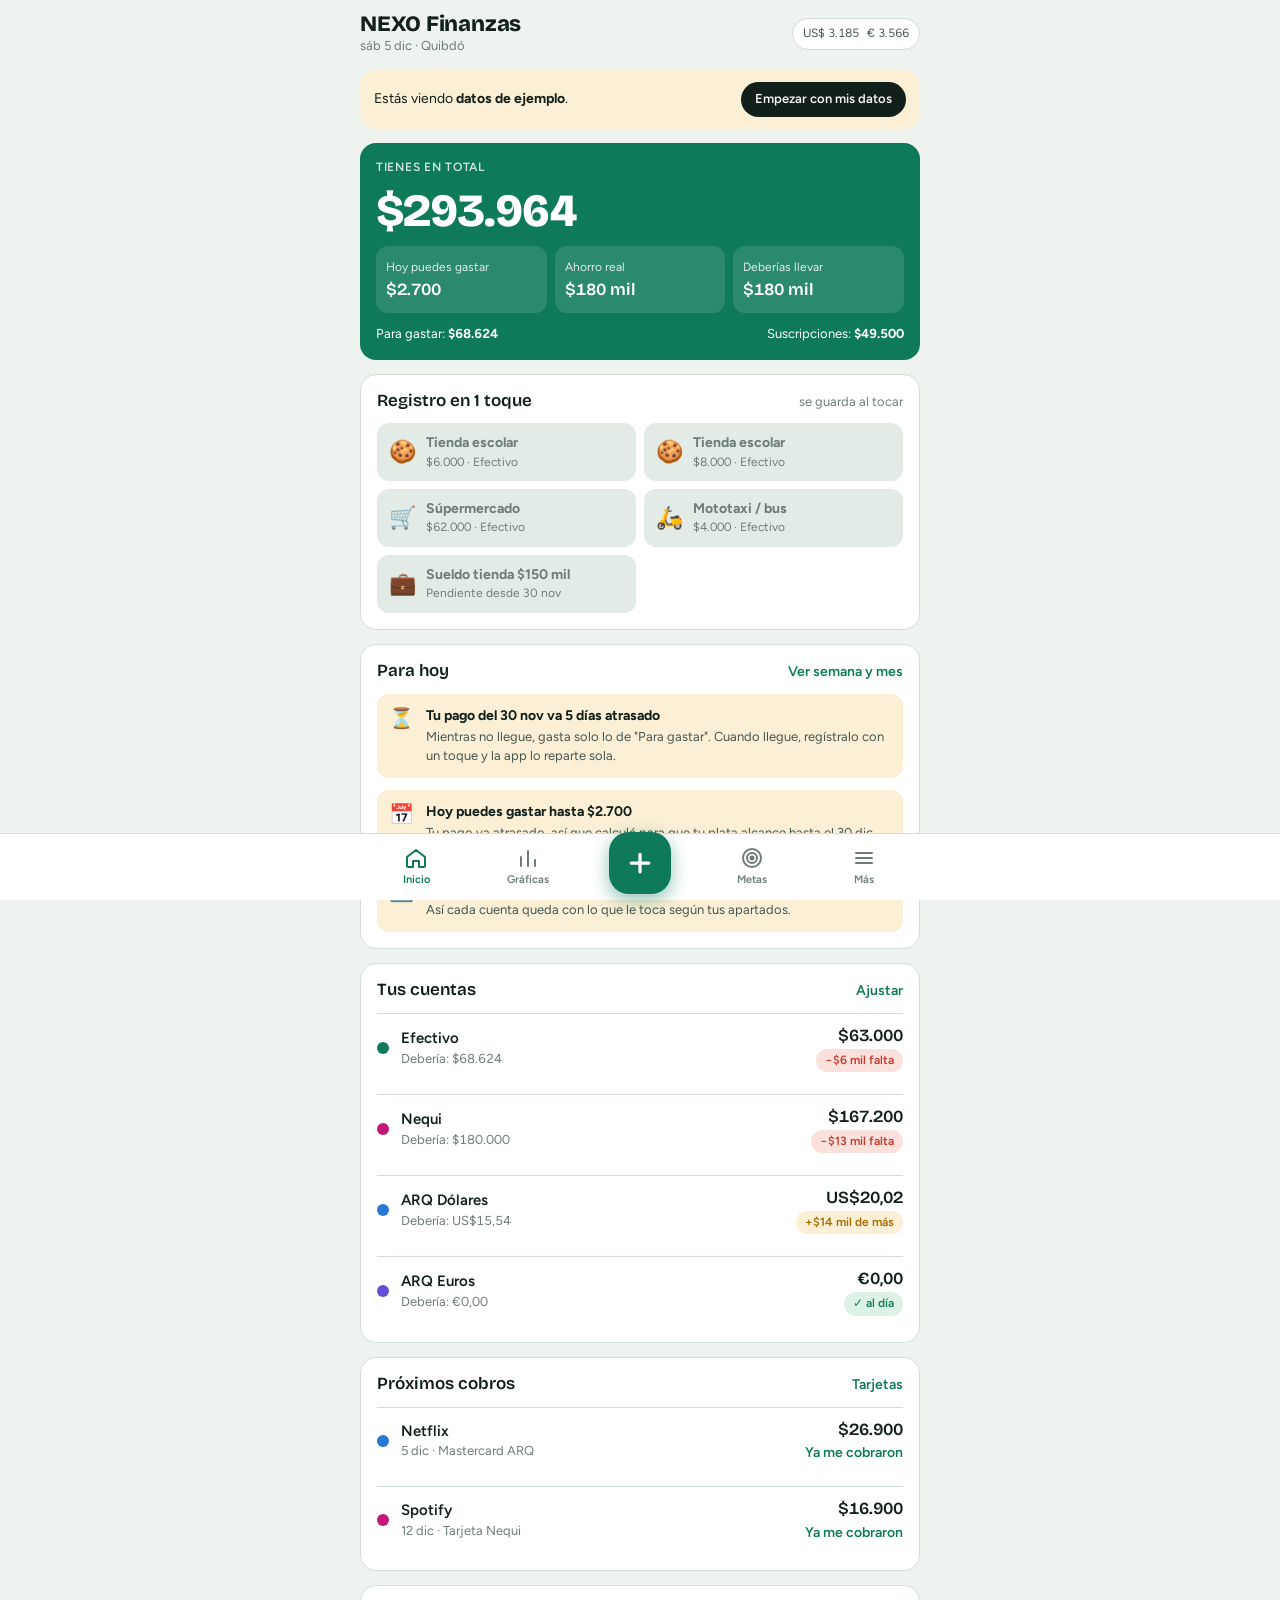
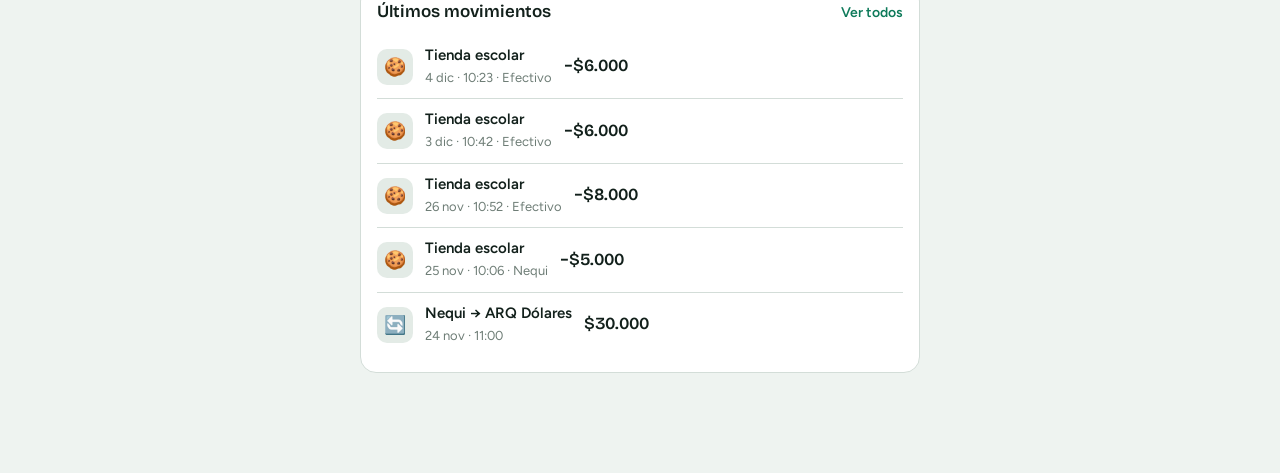
==== docs/index.html @ 1e9fbf03 "NEXO Finanzas 1.0.0 Co-Authored-By: Claude Opus 5.5 <noreply@anthropic.com> Claude-Session: https://" ====
<!doctype html>
<html lang="es-CO">
<head>
<meta charset="utf-8">
<meta name="viewport" content="width=device-width,initial-scale=1,viewport-fit=cover,interactive-widget=resizes-content">
<meta name="theme-color" content="#0C1311" media="(prefers-color-scheme: dark)">
<meta name="theme-color" content="#EEF3F0" media="(prefers-color-scheme: light)">
<meta name="mobile-web-app-capable" content="yes">
<meta name="apple-mobile-web-app-capable" content="yes">
<meta name="apple-mobile-web-app-title" content="NEXO $">
<link rel="manifest" href="manifest.webmanifest">
<link rel="icon" href="icons/icon-192.png" type="image/png">
<link rel="apple-touch-icon" href="icons/apple-180.png">
<style>:root{padding-top:env(safe-area-inset-top,0px);padding-bottom:env(safe-area-inset-bottom,0px)}</style>
</head>
<body>
<title>NEXO Finanzas</title>
<meta name="claude:viewport-fit-sides" content="cover">
<link rel="stylesheet" href="https://fonts.googleapis.com/css2?family=Bricolage+Grotesque:opsz,wght@12..96,600;12..96,800&family=Figtree:wght@400;500;600;700&display=swap">
<style>
/* Layout: una sola columna tipo libreta de caja, barra inferior fija con botón central para registrar; las cifras de plata van grandes en la fuente display */
:root{
  --bg:#EEF3F0; --surface:#FFFFFF; --surface-2:#E3EBE6; --ink:#12201B; --ink-2:#465650; --ink-3:#6E7D76; --line:#D3DDD8;
  --accent:#0E7A5A; --accent-ink:#FFFFFF; --accent-soft:#D2ECE1; --gold:#B88400;
  --good:#167F4E; --warn:#A86B00; --bad:#C23B2B; --good-bg:#DDF2E6; --warn-bg:#FBEFD6; --bad-bg:#FBE1DC;
  --s-in:#2a78d6; --s-out:#eb6834; --s-save:#0E7A5A;
  --fd:"Bricolage Grotesque","Segoe UI",system-ui,sans-serif;
  --fb:"Figtree",system-ui,-apple-system,"Segoe UI",Roboto,sans-serif;
  --r:16px;
}
@media (prefers-color-scheme: dark){:root:not([data-theme="light"]){
  --bg:#0C1311; --surface:#141E1B; --surface-2:#1C2925; --ink:#E7EFEB; --ink-2:#AFBCB5; --ink-3:#83918A; --line:#283632;
  --accent:#3FC79A; --accent-ink:#04241A; --accent-soft:#16392D; --gold:#E2B33E;
  --good:#45CF8F; --warn:#E4AC3E; --bad:#F27461; --good-bg:#153024; --warn-bg:#33280F; --bad-bg:#3A1C17;
  --s-in:#3987e5; --s-out:#d95926; --s-save:#3FC79A; color-scheme:dark}}
:root[data-theme="dark"]{
  --bg:#0C1311; --surface:#141E1B; --surface-2:#1C2925; --ink:#E7EFEB; --ink-2:#AFBCB5; --ink-3:#83918A; --line:#283632;
  --accent:#3FC79A; --accent-ink:#04241A; --accent-soft:#16392D; --gold:#E2B33E;
  --good:#45CF8F; --warn:#E4AC3E; --bad:#F27461; --good-bg:#153024; --warn-bg:#33280F; --bad-bg:#3A1C17;
  --s-in:#3987e5; --s-out:#d95926; --s-save:#3FC79A; color-scheme:dark}
*{box-sizing:border-box}
[hidden]{display:none!important}
html{-webkit-text-size-adjust:100%;-webkit-tap-highlight-color:transparent}
body{margin:0;background:var(--bg);color:var(--ink);font:15px/1.45 var(--fb);
  padding-left:max(16px,env(safe-area-inset-left,0px));padding-right:max(16px,env(safe-area-inset-right,0px));
  padding-block:0 calc(100px + env(safe-area-inset-bottom,0px))}
body::before{content:"";position:fixed;inset:0 0 auto;height:env(safe-area-inset-top,0px);z-index:10;background:var(--bg)}
button{font:inherit;color:inherit;cursor:pointer;border:0;background:none;padding:0}
button:focus-visible,input:focus-visible,select:focus-visible{outline:2px solid var(--accent);outline-offset:2px}
input,select{font:inherit;color:var(--ink);background:var(--surface);border:1px solid var(--line);border-radius:12px;padding:12px 14px;width:100%;min-width:0}
h1,h2,h3{font-family:var(--fd);text-wrap:balance;margin:0;line-height:1.15}
.num{font-variant-numeric:tabular-nums}
#app{max-width:560px;margin:0 auto;display:flex;flex-direction:column;gap:14px;padding-top:12px}
.top{display:flex;align-items:center;justify-content:space-between;gap:12px}
.top h1{font-size:22px;font-weight:800;letter-spacing:-.01em}
.top .sub{color:var(--ink-3);font-size:13px}
.ratepill{display:flex;gap:8px;font-size:12px;color:var(--ink-2);background:var(--surface);border:1px solid var(--line);border-radius:999px;padding:6px 10px;white-space:nowrap}
.banner{background:var(--warn-bg);color:var(--ink);border-radius:var(--r);padding:12px 14px;display:flex;gap:10px;align-items:center;justify-content:space-between;flex-wrap:wrap;font-size:14px}
.banner button{background:var(--ink);color:var(--bg);border-radius:999px;padding:8px 14px;font-weight:600;font-size:13px}
.card{background:var(--surface);border:1px solid var(--line);border-radius:var(--r);padding:16px;display:flex;flex-direction:column;gap:12px;min-width:0}
.card-h{display:flex;align-items:baseline;justify-content:space-between;gap:10px}
.card-h h2{font-size:17px;font-weight:600}
.link{color:var(--accent);font-weight:600;font-size:14px}
.eyebrow{font-size:12px;letter-spacing:.06em;text-transform:uppercase;color:var(--ink-3);font-weight:600}
.hero{background:var(--accent);color:var(--accent-ink);border:0}
.hero .eyebrow{color:var(--accent-ink);opacity:.8}
.big{font-family:var(--fd);font-weight:800;font-size:40px;letter-spacing:-.02em;line-height:1}
.hero-grid{display:grid;grid-template-columns:repeat(3,minmax(0,1fr));gap:8px}
.hero-grid div{background:color-mix(in srgb,var(--accent-ink) 12%,transparent);border-radius:12px;padding:10px}
.hero-grid b{display:block;font-family:var(--fd);font-size:17px;font-weight:600}
.hero-grid span{font-size:12px;opacity:.85}
.row{display:flex;align-items:center;gap:12px;min-width:0}
.row .grow{flex:1;min-width:0}
.dot{width:12px;height:12px;border-radius:50%;flex:none}
.acc-row{padding:10px 0;border-top:1px solid var(--line)}
.acc-row:first-of-type{border-top:0;padding-top:0}
.acc-name{font-weight:600}
.muted{color:var(--ink-3);font-size:13px}
.right{text-align:right}
.amt{font-family:var(--fd);font-weight:600;font-size:17px}
.pill{display:inline-flex;align-items:center;gap:4px;font-size:12px;font-weight:600;border-radius:999px;padding:3px 9px;white-space:nowrap}
.pill.good{background:var(--good-bg);color:var(--good)} .pill.warn{background:var(--warn-bg);color:var(--warn)} .pill.bad{background:var(--bad-bg);color:var(--bad)} .pill.info{background:var(--surface-2);color:var(--ink-2)}
.favs{display:grid;grid-template-columns:repeat(2,minmax(0,1fr));gap:8px}
.fav{background:var(--surface-2);border-radius:12px;padding:10px 12px;text-align:left;display:flex;gap:10px;align-items:center;min-width:0}
.fav .ic{font-size:22px}
.fav b{display:block;font-size:14px;white-space:nowrap;overflow:hidden;text-overflow:ellipsis}
.fav span{font-size:12px;color:var(--ink-3)}
.fav:active{transform:scale(.97)}
.tip{display:flex;gap:12px;align-items:flex-start;padding:12px;border-radius:12px;background:var(--surface-2)}
.tip.bad{background:var(--bad-bg)} .tip.warn{background:var(--warn-bg)} .tip.good{background:var(--good-bg)}
.tip .ic{font-size:20px;line-height:1.2}
.tip b{display:block;font-size:14px}
.tip p{margin:2px 0 0;font-size:13px;color:var(--ink-2)}
.bar{height:8px;border-radius:99px;background:var(--surface-2);overflow:hidden}
.bar i{display:block;height:100%;border-radius:99px;background:var(--s-save)}
.hero .bar{background:color-mix(in srgb,var(--accent-ink) 20%,transparent)} .hero .bar i{background:var(--accent-ink)}
.tx{display:flex;gap:12px;align-items:center;padding:10px 0;border-top:1px solid var(--line);width:100%;text-align:left}
.tx:first-child{border-top:0}
.tx .ic{width:36px;height:36px;border-radius:10px;background:var(--surface-2);display:grid;place-items:center;font-size:18px;flex:none}
.pos{color:var(--good)} .neg{color:var(--ink)}
.seg{display:grid;grid-auto-flow:column;grid-auto-columns:1fr;background:var(--surface-2);border-radius:12px;padding:4px;gap:4px}
.seg button{padding:9px 6px;border-radius:9px;font-weight:600;font-size:14px;color:var(--ink-2)}
.seg button[aria-pressed="true"]{background:var(--surface);color:var(--ink);box-shadow:0 1px 3px rgb(0 0 0/.12)}
.chips{display:flex;flex-wrap:wrap;gap:8px}
.chip{border:1px solid var(--line);background:var(--surface);border-radius:999px;padding:9px 14px;font-weight:600;font-size:14px;display:inline-flex;gap:6px;align-items:center}
.chip[aria-pressed="true"]{background:var(--ink);color:var(--bg);border-color:var(--ink)}
.chip .dot{width:10px;height:10px}
.grid-cats{display:grid;grid-template-columns:repeat(4,minmax(0,1fr));gap:8px}
.cat{background:var(--surface-2);border:2px solid transparent;border-radius:14px;padding:10px 4px;display:flex;flex-direction:column;align-items:center;gap:4px;font-size:12px;font-weight:600;line-height:1.15;text-align:center;min-height:74px;justify-content:center}
.cat .ic{font-size:24px}
.cat[aria-pressed="true"]{border-color:var(--accent);background:var(--accent-soft)}
.tabs{position:fixed;left:0;right:0;bottom:0;z-index:20;background:var(--surface);border-top:1px solid var(--line);
  padding:6px max(16px,env(safe-area-inset-right,0px)) calc(6px + env(safe-area-inset-bottom,0px)) max(16px,env(safe-area-inset-left,0px))}
.tabs-in{max-width:560px;margin:0 auto;display:grid;grid-template-columns:repeat(5,1fr);align-items:end}
.tab{display:flex;flex-direction:column;align-items:center;gap:2px;font-size:11px;font-weight:600;color:var(--ink-3);padding:6px 0}
.tab svg{width:24px;height:24px}
.tab[aria-current="page"]{color:var(--accent)}
.fab{justify-self:center;width:62px;height:62px;border-radius:20px;background:var(--accent);color:var(--accent-ink);display:grid;place-items:center;margin-top:-26px;box-shadow:0 6px 18px color-mix(in srgb,var(--accent) 45%,transparent)}
.fab svg{width:30px;height:30px}
#scrim{position:fixed;inset:0;background:rgb(0 0 0/.45);z-index:30}
#sheet{position:fixed;left:0;right:0;bottom:0;z-index:31;background:var(--bg);border-radius:22px 22px 0 0;max-height:94dvh;overflow:auto;overscroll-behavior:contain;
  padding:10px max(16px,env(safe-area-inset-right,0px)) calc(16px + env(safe-area-inset-bottom,0px)) max(16px,env(safe-area-inset-left,0px))}
.sheet-in{max-width:560px;margin:0 auto;display:flex;flex-direction:column;gap:14px}
.grab{width:42px;height:5px;border-radius:9px;background:var(--line);margin:0 auto 2px}
.sheet-h{display:flex;justify-content:space-between;align-items:center}
.sheet-h h2{font-size:20px;font-weight:800}
.x{width:36px;height:36px;border-radius:50%;background:var(--surface-2);font-size:18px}
.amount-box{background:var(--surface);border:1px solid var(--line);border-radius:var(--r);padding:12px 14px;display:flex;flex-direction:column;gap:10px}
.amount-top{display:flex;justify-content:space-between;align-items:center;gap:10px}
.amount-val{font-family:var(--fd);font-weight:800;font-size:38px;letter-spacing:-.02em;line-height:1.05;overflow-wrap:anywhere}
.amount-val.zero{color:var(--ink-3)}
.quick{display:grid;grid-template-columns:repeat(4,minmax(0,1fr));gap:6px}
.quick button{background:var(--surface-2);border-radius:10px;padding:10px 2px;font-weight:700;font-size:14px}
.quick button:active{background:var(--accent-soft)}
.keypad{display:grid;grid-template-columns:repeat(3,1fr);gap:6px}
.keypad button{background:var(--surface-2);border-radius:10px;padding:13px 0;font-size:20px;font-weight:600;font-family:var(--fd)}
.save{background:var(--accent);color:var(--accent-ink);border-radius:14px;padding:16px;font-weight:700;font-size:17px;width:100%}
.save:disabled{opacity:.45}
.ghost{background:var(--surface-2);border-radius:12px;padding:12px 14px;font-weight:600;font-size:14px}
.danger{color:var(--bad)}
.lbl{font-size:13px;font-weight:600;color:var(--ink-2);margin-bottom:-6px}
.split{display:flex;flex-direction:column;gap:6px;font-size:13px;background:var(--surface-2);border-radius:12px;padding:10px 12px}
.split .row{justify-content:space-between}
#toast{position:fixed;left:50%;transform:translateX(-50%);bottom:calc(92px + env(safe-area-inset-bottom,0px));z-index:40;background:var(--ink);color:var(--bg);border-radius:14px;padding:12px 14px;display:flex;gap:14px;align-items:center;max-width:min(520px,calc(100% - 32px));font-size:14px;box-shadow:0 8px 24px rgb(0 0 0/.25)}
#toast button{color:var(--accent-soft);font-weight:700;white-space:nowrap}
.list-btn{display:flex;align-items:center;gap:12px;padding:14px 0;border-top:1px solid var(--line);width:100%;text-align:left}
.list-btn:first-child{border-top:0}
.list-btn .ic{font-size:20px;width:28px;text-align:center}
.chev{color:var(--ink-3)}
.back{display:flex;align-items:center;gap:6px;font-weight:600;color:var(--accent)}
.chart svg{display:block;width:100%;height:auto;overflow:visible}
.chart-detail{font-size:13px;color:var(--ink-2);min-height:20px}
.legend{display:flex;gap:14px;flex-wrap:wrap;font-size:12px;color:var(--ink-2)}
.legend span{display:inline-flex;gap:6px;align-items:center}
.legend i{width:12px;height:12px;border-radius:3px;display:inline-block}
.legend i.line{height:3px;border-radius:2px}
.legend i.dash{height:0;border-top:2px dashed var(--ink-3);background:none!important;width:14px}
.catbar{display:grid;grid-template-columns:minmax(0,1fr) auto;gap:4px 10px;align-items:center;font-size:14px}
.catbar .bar{grid-column:1/-1;height:10px}
.catbar .bar i{background:var(--s-out)}
.stats{display:grid;grid-template-columns:repeat(2,minmax(0,1fr));gap:8px}
.stat{background:var(--surface-2);border-radius:12px;padding:10px 12px}
.stat b{display:block;font-family:var(--fd);font-size:19px;font-weight:600}
.stat span{font-size:12px;color:var(--ink-3)}
.goal-items{display:flex;flex-direction:column;gap:6px;font-size:14px}
.stepper{display:flex;align-items:center;gap:8px}
.stepper button{width:34px;height:34px;border-radius:10px;background:var(--surface-2);font-weight:700;font-size:18px}
.empty{color:var(--ink-3);font-size:14px;padding:6px 0}
.cardchip{border-radius:12px;padding:12px 14px;color:#fff;display:flex;flex-direction:column;gap:2px;min-width:0}
.cardchip small{opacity:.85}
.fields{display:flex;flex-direction:column;gap:12px}
.note{font-size:12px;color:var(--ink-3)}
@media (prefers-reduced-motion:no-preference){#sheet:not([hidden]){animation:up .22s ease-out}@keyframes up{from{transform:translateY(30px);opacity:.6}}}
@media (min-width:700px){.big{font-size:46px}}
</style>

<div id="app">
  <header class="top">
    <div><h1 id="hdr-title">NEXO Finanzas</h1><div class="sub" id="hdr-sub"></div></div>
    <button class="ratepill num" id="ratepill" data-a="go" data-sub="tasas" aria-label="Tasas de cambio"></button>
  </header>
  <main id="view" style="display:flex;flex-direction:column;gap:14px"></main>
</div>

<nav class="tabs" aria-label="Secciones">
  <div class="tabs-in">
    <button class="tab" data-a="tab" data-tab="inicio"><svg viewBox="0 0 24 24" fill="none" stroke="currentColor" stroke-width="2" stroke-linecap="round" stroke-linejoin="round"><path d="M3 11l9-7 9 7v9a1 1 0 0 1-1 1h-5v-6H9v6H4a1 1 0 0 1-1-1z"/></svg>Inicio</button>
    <button class="tab" data-a="tab" data-tab="graficas"><svg viewBox="0 0 24 24" fill="none" stroke="currentColor" stroke-width="2" stroke-linecap="round"><path d="M5 20V11M12 20V5M19 20v-6"/></svg>Gráficas</button>
    <button class="fab" data-a="add" data-mode="gasto" aria-label="Registrar movimiento"><svg viewBox="0 0 24 24" fill="none" stroke="currentColor" stroke-width="2.6" stroke-linecap="round"><path d="M12 5v14M5 12h14"/></svg></button>
    <button class="tab" data-a="tab" data-tab="metas"><svg viewBox="0 0 24 24" fill="none" stroke="currentColor" stroke-width="2"><circle cx="12" cy="12" r="9"/><circle cx="12" cy="12" r="5"/><circle cx="12" cy="12" r="1.5" fill="currentColor"/></svg>Metas</button>
    <button class="tab" data-a="tab" data-tab="mas"><svg viewBox="0 0 24 24" fill="none" stroke="currentColor" stroke-width="2" stroke-linecap="round"><path d="M4 7h16M4 12h16M4 17h16"/></svg>Más</button>
  </div>
</nav>
<div id="scrim" hidden data-a="close"></div>
<section id="sheet" hidden role="dialog" aria-modal="true"></section>
<div id="toast" hidden></div>
<input type="file" id="importFile" accept="application/json,.json" hidden>

<script>
(()=>{
'use strict';
/* ---------- utilidades ---------- */
const KEY='nexofin.v1', DAY=864e5;
const $=(s,r=document)=>r.querySelector(s);
const esc=s=>String(s??'').replace(/[&<>"']/g,c=>({'&':'&amp;','<':'&lt;','>':'&gt;','"':'&quot;',"'":'&#39;'}[c]));
const uid=()=>Date.now().toString(36)+Math.random().toString(36).slice(2,7);
const sod=d=>{const x=new Date(d);x.setHours(0,0,0,0);return x};
const today=()=>sod(new Date());
const addD=(d,n)=>{const x=new Date(d);x.setDate(x.getDate()+n);return x};
const ymd=d=>{const x=new Date(d);return x.getFullYear()+'-'+String(x.getMonth()+1).padStart(2,'0')+'-'+String(x.getDate()).padStart(2,'0')};
const pd=s=>{const [y,m,d]=String(s).split('-').map(Number);return new Date(y,(m||1)-1,d||1)};
const dDiff=(a,b)=>Math.round((sod(b)-sod(a))/DAY);
const MES=['ene','feb','mar','abr','may','jun','jul','ago','sep','oct','nov','dic'];
const DIA=['dom','lun','mar','mié','jue','vie','sáb'];
const fDate=d=>{d=new Date(d);return d.getDate()+' '+MES[d.getMonth()]};
const fTime=ts=>{const d=new Date(ts);return fDate(d)+', '+String(d.getHours()).padStart(2,'0')+':'+String(d.getMinutes()).padStart(2,'0');};
const nf0=new Intl.NumberFormat('es-CO',{maximumFractionDigits:0});
const nf1=new Intl.NumberFormat('es-CO',{maximumFractionDigits:1});
const nf2=new Intl.NumberFormat('es-CO',{minimumFractionDigits:2,maximumFractionDigits:2});
const cop=n=>(n<0?'−':'')+'$'+nf0.format(Math.round(Math.abs(n)));
const money=(n,c)=>(!c||c==='COP')?cop(n):(n<0?'−':'')+(c==='USD'?'US$':'€')+nf2.format(Math.abs(n));
const short=n=>{const a=Math.abs(n),s=n<0?'−':'';if(a>=1e6)return s+'$'+nf1.format(a/1e6)+' M';if(a>=1000)return s+'$'+nf0.format(Math.round(a/1000))+' mil';return cop(n)};
const pct=n=>nf0.format(Math.round(n*100))+'%';

const APP_VERSION='1.0.0';
const RATE_MS=3*36e5;

/*FX-START*/
/* Tasas: Coinbase se actualiza varias veces por hora; open.er-api.com (1 vez al día) queda de respaldo */
async function fetchRateData(){
  try{const r=await fetch('https://api.coinbase.com/v2/exchange-rates?currency=USD',{cache:'no-store'});
    if(r.ok){const j=await r.json();const cop=+j.data.rates.COP, eur=+j.data.rates.EUR; if(cop>1000&&eur>0)return {USD:Math.round(cop*100)/100,EUR:Math.round(cop/eur*100)/100,src:'Coinbase'};}}catch(e){}
  try{const r=await fetch('https://open.er-api.com/v6/latest/USD',{cache:'no-store'});
    if(r.ok){const j=await r.json();const cop=+j.rates.COP, eur=+j.rates.EUR; if(cop>1000&&eur>0)return {USD:Math.round(cop*100)/100,EUR:Math.round(cop/eur*100)/100,src:'open.er-api.com'};}}catch(e){}
  return null;
}
function addHistPoint(hist,p){
  if(!p||!(p.USD>0))return hist;
  if(hist.some(x=>Math.abs(x.ts-p.ts)<20*60e3))return hist;
  hist.push({ts:p.ts,USD:p.USD,EUR:p.EUR}); hist.sort((a,b)=>a.ts-b.ts);
  const lim=p.ts-60*864e5; while(hist.length&&(hist[0].ts<lim||hist.length>500))hist.shift();
  return hist;
}
/* Alertas: comparan el precio de ahora con el promedio de los últimos 7 días.
   Solo sugieren comprar lo que necesitas cuando está barato y vender lo que te sobra cuando está caro. */
function fxSignals(hist,sum){
  const out=[], now=Date.now(), day=new Date().toISOString().slice(0,10);
  const n0=v=>'$'+Math.round(v).toLocaleString('es-CO'), p1=v=>(Math.abs(v)*100).toFixed(1).replace('.',',');
  for(const cur of ['USD','EUR']){
    const name=cur==='USD'?'dólar':'euro', sym=cur==='USD'?'US$':'€';
    const fc=v=>sym+v.toLocaleString('es-CO',{minimumFractionDigits:2,maximumFractionDigits:2});
    const pts=hist.filter(p=>p[cur]>0&&p.ts>=now-7*864e5);
    if(pts.length<4||(pts[pts.length-1].ts-pts[0].ts)<2*864e5)continue;
    const last=pts[pts.length-1][cur], avg=pts.reduce((a,p)=>a+p[cur],0)/pts.length, ch=last/avg-1;
    const s=(sum&&sum[cur])||{bal:0,need:0,basis:0};
    if(ch<=-0.015&&s.need>s.bal+0.5){const falta=s.need-s.bal;
      out.push({key:cur+'-compra-'+day,lv:'good',ic:'💱',ti:`El ${name} está ${p1(ch)} % más barato que su promedio de 7 días`,
        tx:`Buen momento para pasar unos ${n0(falta*last)} a ARQ (${fc(falta)}) para tus suscripciones del próximo mes. Compra solo lo que vas a usar.`});}
    else if(ch>=0.015&&s.bal>s.need+1){const sobra=s.bal-s.need, val=sobra*last, cost=s.bal>0?s.basis*sobra/s.bal:0;
      out.push({key:cur+'-venta-'+day,lv:'good',ic:'💱',ti:`El ${name} está ${p1(ch)} % más caro que su promedio de 7 días`,
        tx:`Tienes ${fc(sobra)} que no necesitas para suscripciones. Si los pasas a pesos recibes cerca de ${n0(val)}`+(cost>0?` (te costaron ${n0(cost)}: ${val>=cost?'ganas':'pierdes'} ${n0(Math.abs(val-cost))})`:'')+'. Esa plata puede ir a tus metas.'});}
  }
  return out;
}
/*FX-END*/

/* ---------- estado ---------- */
let S;
const R=()=>S.set.rates;
const toCOP=(n,c)=>(!c||c==='COP')?n:n*(R()[c]||0);
const fromCOP=(n,c)=>(!c||c==='COP')?n:n/(R()[c]||1);
const r2=n=>Math.round(n*100)/100;

const CATS_OUT=[
  {id:'escolar',name:'Tienda escolar',ic:'🍪',env:'gastos'},
  {id:'super',name:'Súper­mercado',ic:'🛒',env:'gastos'},
  {id:'internet',name:'Compras internet',ic:'📦',env:'gastos'},
  {id:'subs',name:'Suscripción',ic:'📺',env:'fijos'},
  {id:'comida',name:'Comida',ic:'🍔',env:'gastos'},
  {id:'transporte',name:'Mototaxi / bus',ic:'🛵',env:'gastos'},
  {id:'recargas',name:'Recarga / datos',ic:'📶',env:'gastos'},
  {id:'gustos',name:'Gustos y salidas',ic:'🎉',env:'gastos'},
  {id:'meta',name:'Compra de una meta',ic:'🎯',env:'meta'},
  {id:'otro',name:'Otro',ic:'➕',env:'gastos'}];
const CATS_IN=[
  {id:'agencia',name:'Agencia',ic:'📣'},{id:'videos',name:'Videos',ic:'🎬'},{id:'appweb',name:'App / Web',ic:'💻'},
  {id:'venta',name:'Venta',ic:'🏷️'},{id:'regalo',name:'Regalo',ic:'🎁'},{id:'otroin',name:'Otro',ic:'➕'}];
const CAT=id=>CATS_OUT.find(c=>c.id===id)||CATS_IN.find(c=>c.id===id)||{id,name:id,ic:'•'};
const COLORS=['#0E7A5A','#c2187a','#2a78d6','#6250d6','#eb6834','#B88400','#1baf7a','#3d4a45'];

function baseState(){
  const t=today();
  return {v:1,demo:false,
    set:{pctFijo:30,pctExtra:50,rates:{USD:3185,EUR:3566,at:'23 oct 2026',src:'Referencia (TRM oct 2026)'},rateHist:[],lastAcc:'efectivo',notif:false,fxSeen:{},lastCheck:0},ideas:[],
    accounts:[
      {id:'efectivo',name:'Efectivo',cur:'COP',col:'#0E7A5A'},
      {id:'nequi',name:'Nequi',cur:'COP',col:'#c2187a'},
      {id:'arq_usd',name:'ARQ Dólares',cur:'USD',col:'#2a78d6'},
      {id:'arq_eur',name:'ARQ Euros',cur:'EUR',col:'#6250d6'}],
    envs:[
      {id:'gastos',name:'Para gastar',kind:'gastos',ic:'🛍️',accounts:['efectivo','nequi']},
      {id:'fijos',name:'Suscripciones',kind:'fijos',ic:'📺',accounts:['arq_usd','nequi']},
      {id:'g_dic',name:'Diciembre',kind:'meta',ic:'🎄',target:300000,date:'2026-12-15',share:50,accounts:['nequi'],items:[]},
      {id:'g_nexo',name:'NEXO PC',kind:'meta',ic:'🖥️',target:100000000,date:ymd(new Date(t.getFullYear()+2,t.getMonth(),t.getDate())),share:30,accounts:['nequi'],items:[]},
      {id:'g_equipo',name:'Equipo de contenido',kind:'meta',ic:'📷',target:0,date:'2027-08-31',share:20,accounts:['nequi'],items:[
        {id:uid(),name:'Celular gama media-alta',price:1800000},{id:uid(),name:'Cámara de entrada + lente',price:3000000},
        {id:uid(),name:'Portátil para editar',price:4500000},{id:uid(),name:'Micrófono + luz',price:400000}]}],
    cards:[
      {id:'c_nequi',name:'Tarjeta Nequi',last4:'',col:'#c2187a',acc:'nequi'},
      {id:'c_arq',name:'Mastercard ARQ',last4:'',col:'#2a78d6',acc:'arq_usd'}],
    subs:[],
    incomes:[{id:'i_tienda',name:'Sueldo tienda',amount:150000,freq:'quincenal',days:[15,30],acc:'efectivo',start:ymd(t)}],
    tx:[]};
}

/* datos de ejemplo: ~75 días con un pago atrasado, igual que pasa en la vida real */
function demoState(){
  const st=baseState(); st.demo=true;
  const t=today(), start=addD(t,-75);
  st.incomes[0].start=ymd(start);
  st.subs=[
    {id:'s1',name:'Netflix',amount:26900,cur:'COP',day:5,card:'c_arq',active:true,start:ymd(start)},
    {id:'s2',name:'Spotify',amount:16900,cur:'COP',day:12,card:'c_nequi',active:true,start:ymd(start)},
    {id:'s3',name:'Wondershare Filmora',amount:7.5,cur:'USD',day:20,card:'c_arq',active:true,start:ymd(start)}];
  S=st;
  let seed=7; const rnd=()=>(seed=(seed*16807)%2147483647)/2147483647;
  const at=(d,h)=>{const x=new Date(d);x.setHours(h,Math.floor(rnd()*59));return x.getTime()};
  const push=o=>st.tx.push(Object.assign({id:uid()},o));
  push({type:'ajuste',t:at(start,8),acc:'efectivo',amount:40000,cop:40000,env:'gastos',note:'Saldo inicial'});
  push({type:'ajuste',t:at(start,8),acc:'nequi',amount:120000,cop:120000,env:'gastos',note:'Saldo inicial'});
  push({type:'ajuste',t:at(start,8),acc:'arq_usd',amount:15,cop:Math.round(15*3300),env:'fijos',note:'Saldo inicial'});
  const inc=st.incomes[0];
  const dues=dueDates(inc,start,t);
  const delays=[0,3,0,9];  // el 4.º llega 9 días tarde y el 5.º todavía no llega
  dues.forEach((d,i)=>{ if(i>=delays.length) return; const when=addD(d,delays[i]); if(when>t) return; const ts=when.getTime()+9*36e5; payIncomeAt(inc,ymd(d),ts,Math.round(subsMonthly()/2));
    push({type:'mover',t:ts+36e5,acc:'efectivo',acc2:'nequi',amount:70000,amount2:70000,cop:70000});
    push({type:'mover',t:ts+2*36e5,acc:'nequi',acc2:'arq_usd',amount:30000,amount2:r2(30000/3250),cop:30000}); });
  for(let i=0;i<=75;i++){
    const d=addD(start,i), wd=d.getDay();
    if(wd>=1&&wd<=5&&rnd()<0.5){const a=[5000,6000,7000,8000,10000][Math.floor(rnd()*5)];push({type:'gasto',t:at(d,10),acc:rnd()<0.9?'efectivo':'nequi',amount:a,cop:a,cat:'escolar',env:'gastos'});}
    if(wd===6&&rnd()<0.3){push({type:'gasto',t:at(d,18),acc:'efectivo',amount:4000,cop:4000,cat:'transporte',env:'gastos'});}
    if(i===20||i===50){push({type:'gasto',t:at(d,17),acc:'efectivo',amount:62000,cop:62000,cat:'super',env:'gastos'});}
    if(i===38){push({type:'gasto',t:at(d,20),acc:'nequi',amount:50000,cop:50000,cat:'internet',env:'gastos'});}
  }
  // cobros de suscripciones ya pasados
  for(const s of st.subs){ let d=new Date(start.getFullYear(),start.getMonth(),s.day); while(d<=addD(t,-1)){ if(d>=start) paySubAt(s,ymd(d),at(d,7)); d=new Date(d.getFullYear(),d.getMonth()+1,s.day);} }
  st.tx.sort((a,b)=>a.t-b.t);
  return st;
}

function migrate(o){
  o.ideas=o.ideas||[]; o.set.fxSeen=o.set.fxSeen||{}; o.set.notif=!!o.set.notif; o.set.lastCheck=o.set.lastCheck||0;
  o.set.rateHist=(o.set.rateHist||[]).filter(x=>x&&x.ts);
  return o;
}
function load(){try{const r=localStorage.getItem(KEY);if(r){const o=JSON.parse(r);if(o&&o.v===1)return migrate(o)}}catch(e){}return null}
let sumT;
function save(){try{localStorage.setItem(KEY,JSON.stringify(S))}catch(e){} clearTimeout(sumT); sumT=setTimeout(pushSummaryToSW,800);}

/* ---------- cálculos ---------- */
const accById=id=>S.accounts.find(a=>a.id===id);
const envById=id=>S.envs.find(e=>e.id===id);
const goals=()=>S.envs.filter(e=>e.kind==='meta');
const goalTarget=g=>g.items&&g.items.length?g.items.reduce((s,i)=>s+(+i.price||0),0):(+g.target||0);

function accBal(id){let b=0;for(const t of S.tx){
  if(t.type==='ingreso'&&t.acc===id)b+=t.amount;
  else if(t.type==='gasto'&&t.acc===id)b-=t.amount;
  else if(t.type==='ajuste'&&t.acc===id)b+=t.amount;
  else if(t.type==='mover'){if(t.acc===id)b-=t.amount;if(t.acc2===id)b+=t.amount2;}
 }return r2(b)}
function envBals(until){const m={};S.envs.forEach(e=>m[e.id]=0);
  for(const t of S.tx){ if(until!=null&&t.t>until) continue;
    if(t.type==='ingreso'){for(const k in t.alloc)m[k]=(m[k]||0)+t.alloc[k];}
    else if(t.type==='gasto'){m[t.env]=(m[t.env]||0)-t.cop;}
    else if(t.type==='ajuste'){m[t.env]=(m[t.env]||0)+t.cop;}
    else if(t.type==='apartado'){m[t.envFrom]=(m[t.envFrom]||0)-t.cop;m[t.envTo]=(m[t.envTo]||0)+t.cop;}
  } return m}
const realCOP=()=>{const o={};S.accounts.forEach(a=>o[a.id]=toCOP(accBal(a.id),a.cur));return o};

/* cuánto debería haber en cada cuenta según los apartados */
function expectedByAcc(){
  const eb=envBals(), real=realCOP(), exp={};
  S.accounts.forEach(a=>exp[a.id]=0);
  const valid=e=>(e.accounts||[]).filter(id=>exp[id]!=null);
  for(const e of S.envs){const ids=valid(e); if(ids.length===1) exp[ids[0]]+=eb[e.id]||0;}
  for(const e of S.envs){const ids=valid(e); if(ids.length<2) continue;
    const w=ids.map(i=>Math.max(0,real[i]-exp[i])), sum=w.reduce((a,b)=>a+b,0);
    ids.forEach((i,k)=>exp[i]+=(eb[e.id]||0)*(sum>0?w[k]/sum:1/ids.length));}
  return {exp,real};
}
function suggestMoves(){
  const {exp,real}=expectedByAcc();
  const fs=fxSummary();
  const diff=S.accounts.map(a=>{let d=real[a.id]-exp[a.id];
    if(a.cur!=='COP'&&d>0&&fs[a.cur]){const keep=toCOP(fs[a.cur].need,a.cur);d=Math.max(0,real[a.id]-Math.max(exp[a.id],keep));}
    return {a,d};});
  const sur=diff.filter(x=>x.d>5000).sort((a,b)=>b.d-a.d), def=diff.filter(x=>x.d<-5000).sort((a,b)=>a.d-b.d);
  const out=[];
  for(const dn of def){let need=-dn.d; for(const sp of sur){ if(need<5000) break; if(sp.d<5000) continue; const m=Math.min(need,sp.d); out.push({from:sp.a,to:dn.a,cop:Math.round(m/1000)*1000}); sp.d-=m; need-=m; }}
  return out.filter(m=>m.cop>=5000);
}

/* ingresos fijos: fechas esperadas, pendientes y próximo pago */
function dueDates(inc,from,to){
  const out=[]; from=sod(from); to=sod(to);
  if(inc.freq==='semanal'){let d=sod(from);while(d<=to){if(d.getDay()===(inc.weekday??5))out.push(new Date(d));d=addD(d,1);}return out;}
  let y=from.getFullYear(),m=from.getMonth();
  while(new Date(y,m,1)<=to){const last=new Date(y,m+1,0).getDate();
    const days=inc.freq==='mensual'?[inc.days[0]]:inc.days;
    for(const dd of days){const d=new Date(y,m,Math.min(dd,last));if(d>=from&&d<=to)out.push(d);}
    m++; if(m>11){m=0;y++;}}
  return out.sort((a,b)=>a-b);
}
const paidDues=inc=>new Set(S.tx.filter(t=>t.incomeId===inc.id).map(t=>t.due));
function pendingDues(inc){const p=paidDues(inc);return dueDates(inc,pd(inc.start),today()).filter(d=>!p.has(ymd(d)));}
function nextDue(inc,after){return dueDates(inc,addD(after||today(),1),addD(after||today(),70))[0]||addD(today(),15);}
function nextPayDate(){const ds=S.incomes.map(i=>nextDue(i));return ds.length?new Date(Math.min(...ds)):addD(today(),15);}
const monthlyFixed=()=>S.incomes.reduce((s,i)=>s+toCOP(i.amount,i.cur||'COP')*(i.freq==='quincenal'?2:i.freq==='semanal'?4.33:1),0);

/* suscripciones */
const subCOP=s=>toCOP(s.amount,s.cur);
const subsMonthly=()=>S.subs.filter(s=>s.active).reduce((a,s)=>a+subCOP(s),0);
function subLastDue(s){const t=today();let d=new Date(t.getFullYear(),t.getMonth(),Math.min(s.day,new Date(t.getFullYear(),t.getMonth()+1,0).getDate()));if(d>t)d=new Date(t.getFullYear(),t.getMonth()-1,Math.min(s.day,new Date(t.getFullYear(),t.getMonth(),0).getDate()));return d;}
function subNextDue(s){const l=subLastDue(s);return new Date(l.getFullYear(),l.getMonth()+1,Math.min(s.day,new Date(l.getFullYear(),l.getMonth()+2,0).getDate()));}
const subPaid=(s,d)=>S.tx.some(t=>t.subId===s.id&&t.due===ymd(d));
function subsUpcoming(days){
  const out=[], t=today(), lim=addD(t,days);
  for(const s of S.subs){ if(!s.active) continue;
    const l=subLastDue(s); if(l>=pd(s.start||'2000-01-01')&&!subPaid(s,l)) out.push({s,d:l,late:dDiff(l,t)>0});
    const n=subNextDue(s); if(n<=lim&&!subPaid(s,n)) out.push({s,d:n,late:false});}
  return out.sort((a,b)=>a.d-b.d);
}
function subsNeedUntil(date){return subsUpcoming(dDiff(today(),date)).reduce((a,x)=>a+subCOP(x.s),0);}

/* reparto automático de cada ingreso: primero ahorro, luego fijos, el resto para gastar */
function activeGoals(){const eb=envBals();return goals().filter(g=>(+g.share||0)>0&&pd(g.date)>=today()&&(eb[g.id]||0)<goalTarget(g));}
function allocate(amt,kind,until,fixedNeed){
  const alloc={}; const p=(kind==='fijo'?S.set.pctFijo:S.set.pctExtra)/100;
  const gs=activeGoals(); let saveAmt=gs.length?Math.round(amt*p):0;
  const tot=gs.reduce((s,g)=>s+(+g.share),0); let given=0;
  gs.forEach((g,i)=>{const v=i===gs.length-1?saveAmt-given:Math.round(saveAmt*g.share/tot);alloc[g.id]=v;given+=v;});
  let rest=amt-saveAmt;
  const eb=envBals(); const need=fixedNeed!=null?fixedNeed:Math.max(0,subsNeedUntil(until)-Math.max(0,eb.fijos||0));
  const f=Math.min(need,rest); if(f>0)alloc.fijos=f; rest-=f; alloc.gastos=rest;
  return alloc;
}
function payIncomeAt(inc,due,ts,fixedNeed){
  const acc=accById(inc.acc)||S.accounts[0]; const amount=inc.cur&&inc.cur!=='COP'?inc.amount:inc.amount;
  const c=toCOP(amount,inc.cur||'COP');
  const tx={id:uid(),type:'ingreso',t:ts,acc:acc.id,amount:acc.cur===(inc.cur||'COP')?amount:r2(fromCOP(c,acc.cur)),cop:c,cat:'sueldo',incomeId:inc.id,due,kind:'fijo'};
  tx.alloc=allocate(c,'fijo',nextDue(inc,pd(due)),fixedNeed);
  S.tx.push(tx); return tx;
}
function paySubAt(s,due,ts){
  const card=S.cards.find(c=>c.id===s.card); const acc=accById(card?card.acc:S.set.lastAcc)||S.accounts[0];
  const c=subCOP(s); const amount=acc.cur===s.cur?s.amount:r2(fromCOP(c,acc.cur));
  const tx={id:uid(),type:'gasto',t:ts,acc:acc.id,amount:acc.cur==='COP'?Math.round(amount):amount,cop:Math.round(c),cat:'subs',env:'fijos',subId:s.id,due,note:s.name};
  S.tx.push(tx); return tx;
}

/* presupuesto diario */
function spentOn(d,env){const a=sod(d).getTime(),b=a+DAY;return S.tx.filter(t=>t.type==='gasto'&&t.t>=a&&t.t<b&&(!env||t.env===env)).reduce((s,t)=>s+t.cop,0);}
function dailyLimit(){
  const eb=envBals(); const bal=eb.gastos||0; const spent=spentOn(today(),'gastos');
  let until=nextPayDate(); const late=S.incomes.some(i=>pendingDues(i).length);
  let days=Math.max(1,dDiff(today(),until)); if(late) days+=15;
  const per=Math.max(0,(bal+spent)/days); const left=per-spent;
  return {per:Math.floor(per/100)*100,left:Math.floor(left/100)*100,spent,days,late,until:addD(today(),days),bal};
}

/* base en pesos de lo que tienes en dólares/euros */
function fxBasis(acc){let bal=0,basis=0;
  for(const t of [...S.tx].sort((a,b)=>a.t-b.t)){
    const inn=(t.type==='ingreso'||t.type==='ajuste')&&t.acc===acc.id?[t.amount,t.cop]:t.type==='mover'&&t.acc2===acc.id?[t.amount2,t.cop]:null;
    const out=t.type==='gasto'&&t.acc===acc.id?t.amount:t.type==='mover'&&t.acc===acc.id?t.amount:0;
    if(inn){ if(inn[0]<0){basis*=bal>0?Math.max(0,(bal+inn[0])/bal):0;bal+=inn[0];} else {bal+=inn[0];basis+=inn[1];} }
    if(out){basis*=bal>0?Math.max(0,(bal-out)/bal):0;bal-=out;}
  } return {bal,basis};
}

/* lo que tienes y necesitas en cada moneda (para las alertas del dólar/euro) */
function fxSummary(){
  const o={notif:S.set.notif};
  for(const cur of ['USD','EUR']){let bal=0,basis=0;
    for(const a of S.accounts.filter(a=>a.cur===cur)){const f=fxBasis(a);bal+=Math.max(0,accBal(a.id));basis+=f.basis;}
    let need=0; for(const s of S.subs){if(!s.active)continue;const card=S.cards.find(c=>c.id===s.card);const acc=card&&accById(card.acc);if(acc&&acc.cur===cur)need+=s.cur===cur?s.amount:fromCOP(subCOP(s),cur);}
    o[cur]={bal:r2(bal),need:r2(need),basis:Math.round(basis)};}
  return o;
}
async function pushSummaryToSW(){try{if(!('caches' in window))return;const c=await caches.open('nf-data');await c.put('resumen.json',new Response(JSON.stringify(fxSummary()),{headers:{'content-type':'application/json'}}));}catch(e){}}
async function syncFromSW(){try{if(!('caches' in window))return;const c=await caches.open('nf-data');const r=await c.match('rates.json');if(!r)return;const j=await r.json();
  (j.hist||[]).forEach(p=>addHistPoint(S.set.rateHist,p));
  if(j.latest&&j.latest.ts>(S.set.rates.ts||0))S.set.rates={USD:j.latest.USD,EUR:j.latest.EUR,at:fTime(j.latest.ts),src:j.latest.src||'Internet',ts:j.latest.ts};
  if(j.seen)Object.assign(S.set.fxSeen,j.seen); save(); render();}catch(e){}}
function change24(cur){const h=S.set.rateHist;if(h.length<2)return null;const last=h[h.length-1];const ref=[...h].reverse().find(p=>p.ts<=last.ts-20*36e5);return ref?last[cur]/ref[cur]-1:null;}

/* ahorro: lo que deberías llevar (regla) vs lo que de verdad tienes */
function savingsAt(until){
  let should=0; for(const t of S.tx){if(until!=null&&t.t>until)continue; if(t.type==='ingreso')for(const k in t.alloc){const e=envById(k);if(e&&e.kind==='meta')should+=t.alloc[k];}}
  const eb=envBals(until); let real=0; goals().forEach(g=>real+=eb[g.id]||0);
  real+=Math.min(0,eb.gastos||0)+Math.min(0,eb.fijos||0);
  return {should,real};
}
function goalPace(g){
  const from=Date.now()-90*DAY; let got=0, first=null;
  for(const t of S.tx){ if(t.type==='ingreso'&&t.alloc&&t.alloc[g.id]){ if(first==null||t.t<first)first=t.t; if(t.t>=from)got+=t.alloc[g.id]; } }
  if(first==null) return 0;
  const days=Math.max(30,Math.min(90,(Date.now()-first)/DAY));
  return got/days*30.4;
}

/* ---------- consejos ---------- */
function advice(){
  const out=[], t=today(), eb=envBals();
  const dl=dailyLimit();
  for(const inc of S.incomes){const p=pendingDues(inc); if(p.length){const late=dDiff(p[0],t);
    out.push({lv:late>7?'bad':'warn',ic:'⏳',sc:['hoy','semana'],ti:p.length>1?`Te deben ${p.length} pagos de ${inc.name}`:(late>0?`Tu pago del ${fDate(p[0])} va ${late} día${late===1?'':'s'} atrasado`:`Hoy debería llegar tu pago de ${inc.name}`),
      tx:`Mientras no llegue, gasta solo lo de "Para gastar". Cuando llegue, regístralo con un toque y la app lo reparte sola.`});}}
  out.push({lv:dl.left<=0?'bad':dl.left<3000?'warn':'good',ic:'📅',sc:['hoy'],
    ti:dl.left<=0?`Ya pasaste tu límite de hoy (${cop(dl.per)})`:`Hoy puedes gastar hasta ${cop(dl.left)}`,
    tx:dl.late?`Tu pago va atrasado, así que calculé para que tu plata alcance hasta el ${fDate(dl.until)}.`:`Así te alcanza hasta tu próximo pago (${fDate(dl.until)}). Llevas ${cop(dl.spent)} gastados hoy.`});
  for(const x of subsUpcoming(5)){const card=S.cards.find(c=>c.id===x.s.card), acc=card&&accById(card.acc);
    const have=acc?toCOP(accBal(acc.id),acc.cur):0, need=subCOP(x.s);
    out.push({lv:have<need?'bad':x.late?'warn':'info',ic:'💳',sc:['hoy','semana'],
      ti:`${x.s.name}: ${money(x.s.amount,x.s.cur)} ${x.late?'(cobro del '+fDate(x.d)+')':'el '+fDate(x.d)}`,
      tx:have<need?`En ${acc?acc.name:'la cuenta de esa tarjeta'} tienes ${cop(have)}. Recarga al menos ${cop(need-have)} antes de esa fecha.`:`Se cobra a ${card?card.name:'tu tarjeta'}${card&&card.last4?' ••'+card.last4:''}. Hay saldo suficiente.`});}
  for(const m of suggestMoves()){const cash=m.from.id==='efectivo'&&m.to.cur==='COP';
    out.push({lv:'warn',ic:cash?'🏧':'🔄',sc:['hoy','semana'],ti:cash?`Consigna ${cop(m.cop)} de tu efectivo en ${m.to.name}`:`Pasa ${cop(m.cop)} de ${m.from.name} a ${m.to.name}`,
    tx:cash?'Es la parte de tu sueldo que va a tus metas. Consígnala el mismo día del pago, en un corresponsal o punto de recarga, para no gastártela.':`Así cada cuenta queda con lo que le toca según tus apartados.${m.to.cur!=='COP'?' Son unos '+money(fromCOP(m.cop,m.to.cur),m.to.cur)+'.':''}`});}
  for(const f of fxSignals(S.set.rateHist,fxSummary()))out.push({...f,sc:['hoy','semana','mes']});
  for(const cur of ['USD','EUR']){const c=change24(cur);if(c!=null&&Math.abs(c)>=0.01)out.push({lv:'info',ic:c<0?'📉':'📈',sc:['hoy','semana'],ti:`El ${cur==='USD'?'dólar':'euro'} ${c<0?'bajó':'subió'} ${nf1.format(Math.abs(c*100))} % en 24 horas`,tx:`Ahora está en ${cop(R()[cur])}. Las alertas te avisan cuando conviene mover plata; no hace falta que lo revises tú.`});}
  // semana
  const wkStart=addD(t,-((t.getDay()+6)%7)).getTime();
  const wk=S.tx.filter(x=>x.type==='gasto'&&x.env==='gastos'&&x.t>=wkStart).reduce((s,x)=>s+x.cop,0);
  const weekBudget=dl.per*7;
  out.push({lv:wk>weekBudget?'warn':'info',ic:'🗓️',sc:['semana'],ti:`Esta semana llevas ${cop(wk)} en gastos`,tx:`A tu ritmo de ${cop(dl.per)} por día, la semana te da para ${cop(weekBudget)}.`});
  const byCat={}; S.tx.filter(x=>x.type==='gasto'&&x.t>=Date.now()-30*DAY).forEach(x=>byCat[x.cat]=(byCat[x.cat]||0)+x.cop);
  const top=Object.entries(byCat).sort((a,b)=>b[1]-a[1])[0];
  if(top) out.push({lv:'info',ic:CAT(top[0]).ic,sc:['semana','mes'],ti:`Tu gasto más grande del mes: ${CAT(top[0]).name.replace('­','')} (${cop(top[1])})`,
    tx:top[0]==='escolar'?`Son unos ${cop(top[1]/30.4*7)} por semana. Llevar algo de la casa 2 días a la semana te ahorra cerca de ${cop(top[1]*0.4)} al mes.`:'Si lo bajas un 20 %, eso va directo a tus metas.'});
  // mes
  const fixed=monthlyFixed(), subs=subsMonthly();
  if(fixed>0&&subs/fixed>0.2) out.push({lv:subs/fixed>0.35?'bad':'warn',ic:'📺',sc:['mes'],ti:`Tus suscripciones se llevan el ${pct(subs/fixed)} de tu sueldo`,
    tx:`Pagas ${cop(subs)} al mes en suscripciones. Lo sano es menos del 10 %. Cancela una o compártela (plan familiar) y súmale esa plata a NEXO PC.`});
  for(const g of goals()){ const target=goalTarget(g); if(!target) continue; const have=Math.max(0,eb[g.id]||0); if(have>=target){out.push({lv:'good',ic:g.ic,sc:['mes'],ti:`¡Meta ${g.name} completa!`,tx:'Pon su porcentaje en 0 para que tu ahorro vaya a las demás.'});continue;}
    const months=Math.max(0.5,dDiff(t,pd(g.date))/30.4), need=(target-have)/months, pace=goalPace(g);
    const yrs=pace>0?(target-have)/pace/12:Infinity;
    out.push({lv:pace>=need?'good':pace>=need*0.5?'warn':'bad',ic:g.ic,sc:g.id==='g_dic'?['semana','mes']:['mes'],ti:`${g.name}: necesitas ${short(need)}/mes y vas a ${short(pace)}/mes`,
      tx:pace>=need?'Vas al ritmo para llegar a tiempo.':(pace>0?`A este ritmo la cumples en ${yrs>=1?nf1.format(yrs)+' años':Math.ceil(yrs*12)+' meses'}, no para el ${fDate(g.date)} ${pd(g.date).getFullYear()}.`:'Todavía no le entra plata. Revisa su porcentaje en Metas.')+(g.id==='g_nexo'&&pace<need?' Con tu sueldo actual no se llega solo ahorrando: necesitas ingresos de la agencia y la app web.':'')});}
  const fxAccs=S.accounts.filter(a=>a.cur!=='COP'&&accBal(a.id)>0.01);
  for(const a of fxAccs){const {bal,basis}=fxBasis(a); const now=toCOP(bal,a.cur); const ch=basis>0?now/basis-1:0;
    out.push({lv:ch<-0.03?'warn':'info',ic:'💱',sc:['mes'],ti:`${a.name}: ${money(bal,a.cur)} = ${cop(now)} hoy`,
      tx:`Te costaron ${cop(basis)} (${ch>=0?'+':''}${nf1.format(ch*100)} %). Tus metas son en pesos: guardar el ahorro en ${a.cur==='USD'?'dólares':'euros'} es apostarle a que esa moneda suba. Úsala para suscripciones y compras en el exterior.`});}
  if(!S.accounts.some(a=>/\bnu\b/i.test(a.name))&&goals().some(g=>(eb[g.id]||0)>0))
    out.push({lv:'info',ic:'🏦',sc:['mes'],ti:'Tu ahorro en Nequi casi no rinde',tx:'Nequi paga cerca de 0,1 % al año. Una Cajita de Nu pagaba hasta 11,25 % EA en 2026 (confírmalo en la app). Si la abres, agrégala en Más → Cuentas y ponla como cuenta de tus metas.'});
  const ord={bad:0,warn:1,good:2,info:3}, rk=x=>x.key?0.5:ord[x.lv]; return out.sort((a,b)=>rk(a)-rk(b));
}

/* ---------- vista ---------- */
const V={tab:'inicio',sub:null,period:'mes',adv:'hoy',openTx:null,confirm:null};
const view=$('#view');

function render(){
  document.querySelectorAll('.tab').forEach(b=>b.setAttribute('aria-current',b.dataset.tab===V.tab&&!V.sub?'page':'false'));
  const ar=c=>{const v=change24(c);return v==null||Math.abs(v)<0.002?'':v<0?' ▼':' ▲';};
  $('#ratepill').innerHTML=`<span>US$ ${nf0.format(R().USD)}${ar('USD')}</span><span>€ ${nf0.format(R().EUR)}${ar('EUR')}</span>`;
  const t=today(); $('#hdr-sub').textContent=DIA[t.getDay()]+' '+fDate(t)+' · Quibdó';
  let h='';
  if(updateReady()&&!V.sub) h+=`<div class="banner" style="background:var(--accent-soft)"><span>🚀 <b>Hay una versión nueva${remoteVer?' ('+esc(remoteVer.version)+')':''}</b>. Tus datos no se borran.</span><button data-a="applyupd">Actualizar</button></div>`;
  if(S.demo&&!V.sub) h+=`<div class="banner"><span>Estás viendo <b>datos de ejemplo</b>.</span><button data-a="setup">Empezar con mis datos</button></div>`;
  if(V.sub) h+=SUBS[V.sub](); else h+=TABS[V.tab]();
  view.innerHTML=h;
  if(V.tab==='graficas'&&!V.sub) bindCharts();
}

function accRows(){
  const {exp,real}=expectedByAcc();
  return S.accounts.map(a=>{const b=accBal(a.id), d=real[a.id]-exp[a.id];
    const st=Math.abs(d)<5000?'<span class="pill good">✓ al día</span>':d>0?`<span class="pill warn">+${short(d)} de más</span>`:`<span class="pill bad">${short(d)} falta</span>`;
    return `<div class="row acc-row"><span class="dot" style="background:${a.col}"></span><div class="grow"><div class="acc-name">${esc(a.name)}</div><div class="muted num">Debería: ${a.cur==='COP'?cop(exp[a.id]):money(fromCOP(exp[a.id],a.cur),a.cur)}</div></div>
    <div class="right"><div class="amt num">${money(b,a.cur)}</div>${st}</div></div>`;}).join('');
}
function favorites(){
  const from=Date.now()-60*DAY, m={};
  for(const t of S.tx){if(t.type!=='gasto'||t.t<from||t.subId)continue;const k=[t.cat,Math.round(t.cop),t.acc,t.env].join('|');m[k]=(m[k]||0)+1;}
  const perCat={};let f=Object.entries(m).filter(x=>x[1]>=2).sort((a,b)=>b[1]-a[1]).filter(x=>{const c=x[0].split('|')[0];perCat[c]=(perCat[c]||0)+1;return perCat[c]<=2;}).slice(0,4).map(x=>{const [cat,c,acc,env]=x[0].split('|');return {cat,cop:+c,acc,env};});
  const defs=[{cat:'escolar',cop:5000,acc:'efectivo',env:'gastos'},{cat:'escolar',cop:10000,acc:'efectivo',env:'gastos'},{cat:'super',cop:60000,acc:'nequi',env:'gastos'},{cat:'internet',cop:50000,acc:'nequi',env:'gastos'}];
  for(const d of defs){if(f.length>=4)break; if(!f.some(x=>x.cat===d.cat&&x.cop===d.cop)&&accById(d.acc))f.push(d);}
  return f.filter(x=>accById(x.acc));
}
function tipHTML(a){return `<div class="tip ${a.lv}"><span class="ic">${a.ic}</span><div><b>${esc(a.ti)}</b><p>${esc(a.tx)}</p></div></div>`;}
function txRow(t){
  const c=t.type==='mover'?{ic:'🔄',name:`${accById(t.acc)?.name||'?'} → ${accById(t.acc2)?.name||'?'}`}:t.type==='apartado'?{ic:'📥',name:`${envById(t.envFrom)?.name||'?'} → ${envById(t.envTo)?.name||'?'}`}:t.type==='ajuste'?{ic:'⚖️',name:t.note||'Ajuste de saldo'}:t.type==='ingreso'&&t.incomeId?{ic:'💼',name:S.incomes.find(i=>i.id===t.incomeId)?.name||'Sueldo'}:CAT(t.cat);
  const acc=accById(t.acc); const sign=t.type==='ingreso'||(t.type==='ajuste'&&t.amount>0)?'+':t.type==='gasto'||t.type==='ajuste'?'−':'';
  const name=(t.note&&t.type==='gasto'?t.note:c.name).replace('­','');
  const open=V.openTx===t.id;
  return `<button class="tx" data-a="txopen" data-id="${t.id}"><span class="ic">${c.ic}</span><span class="grow" style="min-width:0"><b style="display:block;font-weight:600">${esc(name)}</b><span class="muted">${fDate(t.t)} · ${String(new Date(t.t).getHours()).padStart(2,'0')}:${String(new Date(t.t).getMinutes()).padStart(2,'0')}${acc&&t.type!=='mover'&&t.type!=='apartado'?' · '+esc(acc.name):''}${t.due&&t.incomeId?' · quincena '+fDate(pd(t.due)):''}</span></span>
    <span class="amt num ${sign==='+'?'pos':''}">${sign}${t.type==='apartado'?cop(t.cop):money(Math.abs(t.amount),acc?acc.cur:'COP')}</span></button>`+
    (open?`<div class="row" style="gap:8px;padding-bottom:10px">${t.type==='ingreso'&&t.alloc?`<span class="muted grow">Reparto: ${Object.entries(t.alloc).filter(x=>x[1]).map(([k,v])=>esc(envById(k)?.name||k)+' '+short(v)).join(' · ')}</span>`:'<span class="grow"></span>'}
      <button class="ghost danger" data-a="txdel" data-id="${t.id}">${V.confirm===t.id?'¿Seguro? Toca otra vez':'Eliminar'}</button></div>`:'');
}

const TABS={
inicio(){
  const real=realCOP(); const total=Object.values(real).reduce((a,b)=>a+b,0);
  const eb=envBals(), dl=dailyLimit(), sv=savingsAt();
  const adv=advice().filter(a=>a.sc.includes('hoy')).slice(0,3);
  const up=subsUpcoming(10).slice(0,3);
  const last=[...S.tx].sort((a,b)=>b.t-a.t).slice(0,5);
  const incBtns=S.incomes.map(i=>{const p=pendingDues(i);return `<button class="fav" data-a="payinc" data-id="${i.id}"><span class="ic">💼</span><span style="min-width:0"><b>${esc(i.name)} ${short(i.amount)}</b><span>${p.length?'Pendiente desde '+fDate(p[0]):'Próximo: '+fDate(nextDue(i))}</span></span></button>`;}).join('');
  return `
  <section class="card hero">
    <div class="eyebrow">Tienes en total</div>
    <div class="big num">${cop(total)}</div>
    <div class="hero-grid num">
      <div><span>Hoy puedes gastar</span><b>${cop(Math.max(0,dl.left))}</b></div>
      <div><span>Ahorro real</span><b>${short(sv.real)}</b></div>
      <div><span>Deberías llevar</span><b>${short(sv.should)}</b></div>
    </div>
    <div class="row" style="font-size:13px;justify-content:space-between"><span>Para gastar: <b class="num">${cop(eb.gastos||0)}</b></span><span>Suscripciones: <b class="num">${cop(eb.fijos||0)}</b></span></div>
  </section>
  <section class="card"><div class="card-h"><h2>Registro en 1 toque</h2><span class="muted">se guarda al tocar</span></div>
    <div class="favs">${favorites().map((f,i)=>`<button class="fav" data-a="fav" data-i="${i}"><span class="ic">${CAT(f.cat).ic}</span><span style="min-width:0"><b>${esc(CAT(f.cat).name.replace('­',''))}</b><span class="num">${cop(f.cop)} · ${esc(accById(f.acc).name)}</span></span></button>`).join('')}${incBtns}</div>
  </section>
  <section class="card"><div class="card-h"><h2>Para hoy</h2><button class="link" data-a="go" data-sub="consejos">Ver semana y mes</button></div>${adv.map(tipHTML).join('')||'<div class="empty">Todo en orden por hoy.</div>'}</section>
  <section class="card"><div class="card-h"><h2>Tus cuentas</h2><button class="link" data-a="go" data-sub="cuentas">Ajustar</button></div>${accRows()}</section>
  <section class="card"><div class="card-h"><h2>Próximos cobros</h2><button class="link" data-a="go" data-sub="tarjetas">Tarjetas</button></div>
    ${up.length?up.map(x=>{const card=S.cards.find(c=>c.id===x.s.card);return `<div class="row acc-row"><span class="dot" style="background:${card?card.col:'var(--ink-3)'}"></span><div class="grow"><div class="acc-name">${esc(x.s.name)}</div><div class="muted">${x.late?'<span class="pill warn">desde '+fDate(x.d)+'</span>':fDate(x.d)} · ${esc(card?card.name:'Sin tarjeta')}${card&&card.last4?' ••'+esc(card.last4):''}</div></div><div class="right"><div class="amt num">${money(x.s.amount,x.s.cur)}</div><button class="link" data-a="paysub" data-id="${x.s.id}" data-due="${ymd(x.d)}">Ya me cobraron</button></div></div>`;}).join(''):'<div class="empty">Nada en los próximos 10 días.</div>'}</section>
  <section class="card"><div class="card-h"><h2>Últimos movimientos</h2><button class="link" data-a="go" data-sub="movs">Ver todos</button></div><div>${last.map(txRow).join('')||'<div class="empty">Aún no hay movimientos. Toca + para registrar el primero.</div>'}</div></section>`;
},
graficas(){
  const P=V.period;
  return `<div class="seg" role="group" aria-label="Periodo">${[['semana','Semana'],['mes','Mes'],['6m','6 meses']].map(([k,l])=>`<button aria-pressed="${P===k}" data-a="period" data-p="${k}">${l}</button>`).join('')}</div>
  ${statsCard()}
  <section class="card chart"><div class="card-h"><h2>Ingresos vs gastos</h2></div>
    <div class="legend"><span><i style="background:var(--s-in)"></i>Ingresos</span><span><i style="background:var(--s-out)"></i>Gastos</span></div>
    <div id="ch-bars"></div><div class="chart-detail num" id="ch-bars-d">Toca una barra para ver el detalle.</div></section>
  <section class="card"><div class="card-h"><h2>¿En qué se va la plata?</h2></div>${catBars()}</section>
  <section class="card chart"><div class="card-h"><h2>Ahorro: real vs lo que deberías llevar</h2></div>
    <div class="legend"><span><i class="line" style="background:var(--s-save)"></i>Ahorro real</span><span><i class="dash"></i>Deberías llevar (tu regla)</span></div>
    <div id="ch-line"></div><div class="chart-detail num" id="ch-line-d">Toca la gráfica para ver un día.</div></section>`;
},
metas(){
  const eb=envBals(); const tot=goals().reduce((s,g)=>s+(+g.share||0),0)||1;
  return `<section class="card"><div class="card-h"><h2>Cómo se reparte tu ahorro</h2></div>
    <div class="muted">De cada sueldo ahorras el <b>${S.set.pctFijo} %</b> y de cada ingreso extra el <b>${S.set.pctExtra} %</b>. Ese ahorro se divide así entre tus metas:</div>
    ${goals().map(g=>`<div class="row"><span style="font-size:20px">${g.ic}</span><span class="grow acc-name">${esc(g.name)}</span><div class="stepper"><button data-a="share" data-id="${g.id}" data-d="-5" aria-label="Bajar">−</button><b class="num" style="min-width:52px;text-align:center">${pct((+g.share||0)/tot)}</b><button data-a="share" data-id="${g.id}" data-d="5" aria-label="Subir">+</button></div></div>`).join('')}
  </section>`+goals().map(g=>{const target=goalTarget(g), have=eb[g.id]||0, p=target?Math.min(1,Math.max(0,have/target)):0;
    const months=Math.max(0.5,dDiff(today(),pd(g.date))/30.4), need=Math.max(0,(target-have)/months), pace=goalPace(g);
    const st=have>=target&&target?'<span class="pill good">Completa</span>':pace>=need?'<span class="pill good">A tiempo</span>':pace>=need*0.5?'<span class="pill warn">Atrasada</span>':'<span class="pill bad">Muy atrasada</span>';
    return `<section class="card"><div class="card-h"><h2>${g.ic} ${esc(g.name)}</h2>${st}</div>
      <div class="row" style="justify-content:space-between;align-items:baseline"><span class="big num" style="font-size:30px">${cop(have)}</span><span class="muted num">de ${cop(target)}</span></div>
      <div class="bar"><i style="width:${(p*100).toFixed(1)}%"></i></div>
      <div class="stats num"><div class="stat"><b>${short(need)}</b><span>necesitas al mes</span></div><div class="stat"><b>${short(pace)}</b><span>llevas al mes</span></div></div>
      <div class="muted">Fecha: ${fDate(g.date)} ${pd(g.date).getFullYear()} · Se guarda en ${esc((g.accounts||[]).map(id=>accById(id)?.name).filter(Boolean).join(', ')||'—')}</div>
      ${g.items&&g.items.length?`<div class="goal-items">${g.items.map(i=>`<div class="row"><span class="grow">${esc(i.name)}</span><span class="num muted">${cop(i.price)}</span></div>`).join('')}</div>`:''}
      <div class="row" style="gap:8px;flex-wrap:wrap"><button class="ghost" data-a="editgoal" data-id="${g.id}">Editar meta</button>${g.items?`<button class="ghost" data-a="additem" data-id="${g.id}">+ Agregar cosa a comprar</button>`:''}</div></section>`;}).join('')+
    `<button class="ghost" data-a="editgoal" data-id="">+ Nueva meta</button>`;
},
mas(){
  const it=[['consejos','💡','Consejos del día, semana y mes'],['movs','🧾','Todos los movimientos'],['cuentas','🏦','Cuentas y saldos'],['tarjetas','💳','Tarjetas y suscripciones'],['ingresos','💼','Ingresos fijos'],['reglas','⚙️','Reglas de ahorro y reparto'],['tasas','💱','Dólar, euro y alertas'],['respaldo','💾','Copia de seguridad'],['app','🚀','Actualizar la app e ideas nuevas']];
  return `<section class="card" style="gap:0">${it.map(([k,ic,l])=>`<button class="list-btn" data-a="go" data-sub="${k}"><span class="ic">${ic}</span><span class="grow">${l}</span><span class="chev">›</span></button>`).join('')}</section>
  <p class="note">Versión ${APP_VERSION}. Tus datos se guardan solo en este dispositivo. Haz una copia de seguridad cada semana.</p>`;
}};

const back=t=>`<button class="back" data-a="back">‹ Volver</button><h2 style="font-size:24px;font-weight:800">${t}</h2>`;
const SUBS={
consejos(){const all=advice();const sc=V.adv;
  return back('Consejos')+`<div class="seg">${[['hoy','Hoy'],['semana','Semana'],['mes','Mes']].map(([k,l])=>`<button aria-pressed="${sc===k}" data-a="adv" data-p="${k}">${l}</button>`).join('')}</div>
  <section class="card">${all.filter(a=>a.sc.includes(sc)).map(tipHTML).join('')||'<div class="empty">Nada por ahora.</div>'}</section>
  <p class="note">Los consejos salen de tus propios datos y de reglas simples. No son asesoría financiera profesional.</p>`;},
movs(){const all=[...S.tx].sort((a,b)=>b.t-a.t); let h=back('Movimientos'), cur='';
  const groups=[]; for(const t of all){const k=ymd(t.t); if(k!==cur){groups.push({k,items:[]});cur=k;} groups[groups.length-1].items.push(t);}
  h+=groups.map(g=>`<section class="card" style="gap:0"><div class="eyebrow" style="padding-bottom:4px">${DIA[pd(g.k).getDay()]} ${fDate(pd(g.k))}</div>${g.items.map(txRow).join('')}</section>`).join('')||'<div class="empty">Sin movimientos.</div>';
  return h;},
cuentas(){const {exp,real}=expectedByAcc();
  return back('Cuentas')+`<section class="card">${accRows()}</section>
  ${S.accounts.map(a=>`<section class="card"><div class="card-h"><h2><span class="dot" style="background:${a.col};display:inline-block;margin-right:6px"></span>${esc(a.name)}</h2><span class="muted">${a.cur}</span></div>
    <div class="muted">Apartados guardados aquí: ${esc(S.envs.filter(e=>(e.accounts||[]).includes(a.id)).map(e=>e.name).join(', ')||'ninguno')}</div>
    <div class="row" style="gap:8px;flex-wrap:wrap"><button class="ghost" data-a="adjust" data-id="${a.id}">Corregir saldo real</button><button class="ghost" data-a="editacc" data-id="${a.id}">Editar</button></div></section>`).join('')}
  <button class="ghost" data-a="editacc" data-id="">+ Agregar cuenta (ej. Nu, Bancolombia)</button>
  <section class="card"><h2>Mi recomendación de cuentas</h2>
  <div class="tip"><span class="ic">💵</span><div><b>Efectivo: tu sueldo y la tienda escolar</b><p>Te pagan en efectivo. Quédate solo con lo de "Para gastar" y consigna el resto en Nequi el mismo día. La app te dice cuánto.</p></div></div>
  <div class="tip"><span class="ic">🟣</span><div><b>Nequi: metas y compras por internet</b><p>Usa un bolsillo para "Diciembre" y otro para NEXO PC, así no te lo gastas sin querer. Desde Nequi pasas plata a ARQ.</p></div></div>
  <div class="tip"><span class="ic">💳</span><div><b>ARQ: solo suscripciones y compras afuera</b><p>Pagar Netflix, Spotify o Filmora en dólares desde ARQ evita recargos de tarjeta. Guarda ahí solo lo de un mes.</p></div></div>
  <div class="tip"><span class="ic">🏦</span><div><b>Ahorro de metas: una cuenta que pague intereses</b><p>Tus metas son en pesos. En el último año el dólar bajó ~15 % y el euro ~21 % frente al peso, así que quien ahorró en esas monedas perdió plata en pesos. Una Cajita de Nu (hasta 11,25 % EA en 2026, verifícalo) le gana a Nequi (≈0,1 %).</p></div></div></section>`;},
tarjetas(){
  return back('Tarjetas y suscripciones')+S.cards.map(c=>{const ss=S.subs.filter(s=>s.card===c.id);const tot=ss.filter(s=>s.active).reduce((a,s)=>a+subCOP(s),0);
    return `<section class="card"><div class="cardchip" style="background:${c.col}"><small>${esc(accById(c.acc)?.name||'')}</small><b style="font-size:17px">${esc(c.name)}</b><small class="num">${c.last4?'•••• '+esc(c.last4):'Sin últimos 4 dígitos'}</small></div>
    <div class="card-h"><span class="eyebrow">Paga estas suscripciones</span><span class="num muted">${cop(tot)}/mes</span></div>
    ${ss.map(s=>`<button class="tx" data-a="editsub" data-id="${s.id}"><span class="ic">📺</span><span class="grow"><b style="display:block;font-weight:600">${esc(s.name)}</b><span class="muted">Día ${s.day} de cada mes${s.active?'':' · pausada'}</span></span><span class="amt num">${money(s.amount,s.cur)}</span></button>`).join('')||'<div class="empty">Ninguna todavía.</div>'}
    <div class="row" style="gap:8px;flex-wrap:wrap"><button class="ghost" data-a="editsub" data-id="" data-card="${c.id}">+ Suscripción</button><button class="ghost" data-a="editcard" data-id="${c.id}">Editar tarjeta</button></div></section>`;}).join('')+
  `<button class="ghost" data-a="editcard" data-id="">+ Agregar tarjeta</button>
  <p class="note">Por seguridad solo se guardan el nombre y, si quieres, los últimos 4 dígitos. Nunca el número completo ni el CVV.</p>
  <section class="card"><div class="stats num"><div class="stat"><b>${cop(subsMonthly())}</b><span>en suscripciones al mes</span></div><div class="stat"><b>${monthlyFixed()?pct(subsMonthly()/monthlyFixed()):'—'}</b><span>de tu ingreso fijo</span></div></div></section>`;},
ingresos(){
  return back('Ingresos fijos')+S.incomes.map(i=>{const p=pendingDues(i);return `<section class="card"><div class="card-h"><h2>💼 ${esc(i.name)}</h2><span class="amt num">${cop(i.amount)}</span></div>
    <div class="muted">${i.freq==='quincenal'?'Quincenal, días '+i.days.join(' y '):i.freq==='mensual'?'Mensual, día '+i.days[0]:'Semanal'} · llega a ${esc(accById(i.acc)?.name||'—')}</div>
    ${p.length?`<div class="tip warn"><span class="ic">⏳</span><div><b>Pendiente: ${p.map(fDate).join(', ')}</b><p>Cuando llegue, toca "${esc(i.name)}" en Inicio.</p></div></div>`:'<span class="pill good">Al día</span>'}
    <button class="ghost" data-a="editinc" data-id="${i.id}">Editar</button></section>`;}).join('')+
  `<button class="ghost" data-a="editinc" data-id="">+ Agregar ingreso fijo (agencia, app web…)</button>
  <p class="note">Los ingresos que no son fijos (un video, una venta) se registran con + → Ingreso y se ahorra el ${S.set.pctExtra} %.</p>`;},
reglas(){
  const envAccChips=e=>`<div class="chips">${S.accounts.map(a=>`<button class="chip" aria-pressed="${(e.accounts||[]).includes(a.id)}" data-a="envacc" data-env="${e.id}" data-acc="${a.id}"><span class="dot" style="background:${a.col}"></span>${esc(a.name)}</button>`).join('')}</div>`;
  return back('Reglas')+`<section class="card"><h2>¿Cuánto ahorro?</h2>
    <div class="row"><span class="grow">De mi sueldo fijo</span><div class="stepper"><button data-a="pct" data-k="pctFijo" data-d="-5">−</button><b class="num" style="min-width:48px;text-align:center">${S.set.pctFijo} %</b><button data-a="pct" data-k="pctFijo" data-d="5">+</button></div></div>
    <div class="row"><span class="grow">De ingresos extra</span><div class="stepper"><button data-a="pct" data-k="pctExtra" data-d="-5">−</button><b class="num" style="min-width:48px;text-align:center">${S.set.pctExtra} %</b><button data-a="pct" data-k="pctExtra" data-d="5">+</button></div></div>
    <div class="split num"><div class="row"><span>Ejemplo con ${cop(150000)}:</span></div><div class="row"><span>Ahorro</span><b>${cop(150000*S.set.pctFijo/100)}</b></div><div class="row"><span>Suscripciones (lo que se cobre antes del próximo pago)</span><b>según cobros</b></div><div class="row"><span>Para gastar</span><b>el resto</b></div></div></section>
  ${S.envs.map(e=>`<section class="card"><h2>${e.ic} ${esc(e.name)}: ¿en qué cuenta va?</h2>${envAccChips(e)}</section>`).join('')}
  <p class="note">Con esto la app calcula cuánto debería haber en cada cuenta. Si eliges dos cuentas para un apartado, se reparte entre ellas.</p>`;},
tasas(){const r=R(); const nOk=typeof Notification!=='undefined';
  const perm=nOk?Notification.permission:'unsupported';
  return back('Dólar, euro y alertas')+`<section class="card"><div class="stats num"><div class="stat"><b>${cop(r.USD)}</b><span>1 dólar</span></div><div class="stat"><b>${cop(r.EUR)}</b><span>1 euro</span></div></div>
    <div class="muted">Actualizado: ${esc(r.at)} · ${esc(r.src)}. Se actualiza solo cada 3 horas.</div>
    ${spark('USD')}${spark('EUR')}
    <button class="ghost" data-a="fetchrates">Actualizar ahora</button></section>
  <section class="card"><h2>Avisos para mover tu plata</h2>
    <p class="muted" style="margin:0">Cada 3 horas la app compara el precio con su promedio de 7 días. Si el dólar o el euro está más de 1,5 % más barato y te falta plata en ARQ para tus suscripciones, te avisa para comprar solo eso. Si está más de 1,5 % más caro y te sobra, te avisa para pasarlo a pesos.</p>
    ${S.set.notif&&perm==='granted'?`<span class="pill good">✓ Avisos activados</span><span class="muted">Revisión con la app cerrada: ${S.set.bg?'activa (Android decide la hora exacta)':'solo cuando abres la app. Instálala en tu pantalla de inicio para activarla.'}</span><button class="ghost" data-a="notifoff">Desactivar avisos</button>`:
      perm==='denied'?'<span class="pill bad">Bloqueados</span><span class="muted">Actívalos en Ajustes de Android → Apps → Chrome → Notificaciones.</span>':
      nOk?'<button class="save" data-a="notifon">Activar avisos</button>':'<span class="muted">Este navegador no permite avisos. Instala la app desde Chrome.</span>'}
    <p class="note">Nadie puede adivinar el precio del dólar. Estos avisos no son para especular: sirven para comprar más barato lo que de todas formas vas a gastar en dólares y para no dejar plata parada en una moneda que está bajando.</p></section>
  <section class="card"><h2>Escribir la tasa a mano</h2>
    <div class="fields"><label class="lbl" for="f_usd">Dólar (la tasa que te da ARQ)</label><input id="f_usd" inputmode="decimal" value="${r.USD}">
    <label class="lbl" for="f_eur">Euro a mano</label><input id="f_eur" inputmode="decimal" value="${r.EUR}"><button class="save" data-a="saverates">Guardar tasas</button></div></section>
  <p class="note">La tasa de internet es la del mercado. ARQ compra y vende un poco por debajo y por encima de ella. Para mover plata, usa la tasa que te muestra ARQ.</p>`;},
app(){
  const rv=remoteVer, nuevo=rv&&rv.version!==APP_VERSION;
  return back('Actualizar la app')+`<section class="card"><div class="card-h"><h2>Versión ${APP_VERSION}</h2>${updateReady()?'<span class="pill good">Nueva lista</span>':nuevo?'<span class="pill warn">Descargando…</span>':'<span class="pill info">Al día</span>'}</div>
    <div class="muted">Última revisión: ${S.set.lastCheck?fTime(S.set.lastCheck):'nunca'}. La app busca versiones nuevas sola cada vez que la abres y cada 3 horas.</div>
    ${updateReady()?'<button class="save" data-a="applyupd">Instalar versión nueva</button>':'<button class="ghost" data-a="chkupd">Buscar actualización ahora</button>'}
    ${rv&&rv.notas?rv.notas.slice(0,5).map(n=>`<div class="tip"><span class="ic">🚀</span><div><b>${esc(n.version)} · ${esc(n.fecha)}</b><p>${(n.cambios||[]).map(esc).join('<br>')}</p></div></div>`).join(''):''}</section>
  <section class="card"><h2>Ideas para nuevas funciones</h2>
    <div class="split"><b>Cómo funciona</b><span>1. Escribe aquí tu idea apenas se te ocurra.</span><span>2. Toca "Copiar ideas" y pégalas en el chat con Claude.</span><span>3. Claude la programa y la publica.</span><span>4. Te sale el botón "Actualizar" y listo. Tus datos no se borran.</span></div>
    <label class="lbl" for="f_idea">Nueva idea</label><input id="f_idea" placeholder="Ej. que me avise si gasto más de 20 mil en un día">
    <button class="ghost" data-a="ideaadd">Guardar idea</button>
    ${S.ideas.map(i=>`<div class="row acc-row"><span class="grow">${esc(i.txt)}<div class="muted">${fTime(i.t)}</div></span><button class="link danger" data-a="ideadel" data-id="${i.id}">Quitar</button></div>`).join('')||'<div class="empty">Todavía no hay ideas guardadas.</div>'}
    ${S.ideas.length?'<button class="save" data-a="ideacopy">Copiar ideas para Claude</button>':''}</section>`;},
respaldo(){
  return back('Copia de seguridad')+`<section class="card"><p class="muted" style="margin:0">Tus datos viven solo en este dispositivo. Si borras el navegador o cambias de celular se pierden. Descarga una copia cada semana y guárdala en Google Drive.</p>
    <button class="save" data-a="export">Descargar copia (.json)</button><button class="ghost" data-a="copyjson">Copiar copia como texto</button><button class="ghost" data-a="import">Restaurar desde archivo</button></section>
  <section class="card"><h2>Zona peligrosa</h2><button class="ghost danger" data-a="wipe">${V.confirm==='wipe'?'¿Seguro? Se borra todo. Toca otra vez':'Borrar todo y empezar de cero'}</button><button class="ghost" data-a="demo">Ver datos de ejemplo</button></section>`;}
};

function spark(cur){
  const pts=S.set.rateHist.filter(p=>p[cur]>0&&p.ts>=Date.now()-7*DAY);
  if(pts.length<2)return `<div class="muted">${cur==='USD'?'Dólar':'Euro'}: aún no hay suficientes datos. Se guarda un precio cada 3 horas.</div>`;
  const W=340,H=70,L=4,T=8; const vs=pts.map(p=>p[cur]); const mn=Math.min(...vs),mx=Math.max(...vs),rg=(mx-mn)||1;
  const x=i=>L+i/(pts.length-1)*(W-2*L), y=v=>T+(1-(v-mn)/rg)*(H-2*T);
  const avg=vs.reduce((a,b)=>a+b,0)/vs.length, ch=vs[vs.length-1]/avg-1;
  return `<div><div class="row" style="justify-content:space-between;font-size:13px"><b>${cur==='USD'?'Dólar':'Euro'} · 7 días</b><span class="num ${Math.abs(ch)>=0.015?'':'muted'}">${ch>=0?'+':''}${nf1.format(ch*100)} % vs promedio</span></div>
  <svg viewBox="0 0 ${W} ${H}" style="width:100%;height:auto;display:block" role="img" aria-label="Precio del ${cur==='USD'?'dólar':'euro'} en 7 días"><line x1="${L}" x2="${W-L}" y1="${y(avg)}" y2="${y(avg)}" stroke="var(--ink-3)" stroke-dasharray="4 4"/>
  <path d="${pts.map((p,i)=>(i?'L':'M')+x(i).toFixed(1)+','+y(p[cur]).toFixed(1)).join('')}" fill="none" stroke="${cur==='USD'?'var(--s-in)':'#6250d6'}" stroke-width="2"/>
  <circle cx="${x(pts.length-1)}" cy="${y(vs[vs.length-1])}" r="4" fill="${cur==='USD'?'var(--s-in)':'#6250d6'}"/></svg>
  <div class="row muted num" style="justify-content:space-between;font-size:11px"><span>mín ${cop(mn)}</span><span>promedio ${cop(avg)}</span><span>máx ${cop(mx)}</span></div></div>`;
}

/* ---------- gráficas ---------- */
function periodBuckets(){
  const t=today(), P=V.period, B=[];
  if(P==='semana'){for(let i=6;i>=0;i--){const d=addD(t,-i);B.push({a:d.getTime(),b:d.getTime()+DAY,l:DIA[d.getDay()]+' '+d.getDate()});}}
  else if(P==='mes'){const y=t.getFullYear(),m=t.getMonth(),last=new Date(y,m+1,0).getDate();for(let s=1;s<=last;s+=7){const a=new Date(y,m,s),b=new Date(y,m,Math.min(last,s+6)+1);B.push({a:a.getTime(),b:b.getTime(),l:s+'–'+Math.min(last,s+6)});}}
  else {for(let i=5;i>=0;i--){const a=new Date(t.getFullYear(),t.getMonth()-i,1),b=new Date(t.getFullYear(),t.getMonth()-i+1,1);B.push({a:a.getTime(),b:b.getTime(),l:MES[a.getMonth()]});}}
  for(const k of B){k.in=0;k.out=0;for(const x of S.tx){if(x.t<k.a||x.t>=k.b)continue;if(x.type==='ingreso')k.in+=x.cop;if(x.type==='gasto')k.out+=x.cop;}}
  return B;
}
function statsCard(){const B=periodBuckets(); const a=B[0].a,b=B[B.length-1].b;
  const inn=B.reduce((s,x)=>s+x.in,0), out=B.reduce((s,x)=>s+x.out,0);
  let sv=0; for(const x of S.tx){if(x.type==='ingreso'&&x.t>=a&&x.t<b)for(const k in x.alloc){if(envById(k)?.kind==='meta')sv+=x.alloc[k];}}
  return `<section class="card"><div class="stats num"><div class="stat"><b>${cop(inn)}</b><span>ingresos</span></div><div class="stat"><b>${cop(out)}</b><span>gastos</span></div><div class="stat"><b>${cop(sv)}</b><span>al ahorro</span></div><div class="stat"><b>${inn?pct(sv/inn):'—'}</b><span>de lo que entró</span></div></div></section>`;}
function catBars(){const B=periodBuckets(); const a=B[0].a,b=B[B.length-1].b, m={};
  for(const x of S.tx){if(x.type==='gasto'&&x.t>=a&&x.t<b)m[x.cat]=(m[x.cat]||0)+x.cop;}
  const e=Object.entries(m).sort((x,y)=>y[1]-x[1]); const max=e[0]?e[0][1]:1, tot=e.reduce((s,x)=>s+x[1],0);
  return e.map(([k,v])=>`<div class="catbar"><span>${CAT(k).ic} ${esc(CAT(k).name.replace('­',''))}</span><span class="num muted">${cop(v)} · ${pct(v/tot)}</span><div class="bar"><i style="width:${(v/max*100).toFixed(1)}%"></i></div></div>`).join('')||'<div class="empty">Sin gastos en este periodo.</div>';}
function niceMax(v){if(v<=0)return 10000;const p=Math.pow(10,Math.floor(Math.log10(v)));const n=v/p;return (n<=1?1:n<=2?2:n<=2.5?2.5:n<=5?5:10)*p;}
function bindCharts(){
  const B=periodBuckets(); const W=340,H=190,L=46,Rr=6,T=10,Bm=26; const iw=W-L-Rr, ih=H-T-Bm;
  const max=niceMax(Math.max(...B.map(b=>Math.max(b.in,b.out))));
  const y=v=>T+ih-(v/max)*ih; const bw=iw/B.length; const barW=Math.min(18,(bw-10)/2);
  const top=(x,y0,w,h)=>{if(h<=0)return '';const r=Math.min(4,w/2,h);return `M${x},${y0+h}V${y0+r}Q${x},${y0} ${x+r},${y0}H${x+w-r}Q${x+w},${y0} ${x+w},${y0+r}V${y0+h}Z`;};
  let s=`<svg viewBox="0 0 ${W} ${H}" role="img" aria-label="Ingresos y gastos por periodo">`;
  for(let i=0;i<=4;i++){const v=max*i/4;s+=`<line x1="${L}" x2="${W-Rr}" y1="${y(v)}" y2="${y(v)}" stroke="var(--line)" stroke-width="1"/><text x="${L-6}" y="${y(v)+4}" text-anchor="end" font-size="10" fill="var(--ink-3)">${short(v).replace('$','')}</text>`;}
  B.forEach((b,i)=>{const cx=L+bw*i+bw/2;
    s+=`<path d="${top(cx-barW-1,y(b.in),barW,T+ih-y(b.in))}" fill="var(--s-in)"/><path d="${top(cx+1,y(b.out),barW,T+ih-y(b.out))}" fill="var(--s-out)"/>`;
    s+=`<text x="${cx}" y="${H-8}" text-anchor="middle" font-size="10" fill="var(--ink-3)">${b.l}</text>`;
    s+=`<rect class="hit" data-i="${i}" x="${L+bw*i}" y="${T}" width="${bw}" height="${ih+Bm}" fill="transparent"/>`;});
  s+='</svg>'; const el=$('#ch-bars'); el.innerHTML=s;
  const show=i=>{const b=B[i];$('#ch-bars-d').innerHTML=`<b>${b.l}</b> · Ingresos ${cop(b.in)} · Gastos ${cop(b.out)} · Neto ${cop(b.in-b.out)}`;};
  el.querySelectorAll('.hit').forEach(r=>{r.addEventListener('click',()=>show(+r.dataset.i));r.addEventListener('mouseenter',()=>show(+r.dataset.i));});
  // línea de ahorro
  const a=B[0].a, end=Math.min(B[B.length-1].b,today().getTime()+DAY); const pts=[];
  const step=V.period==='6m'?3*DAY:DAY;
  for(let t=a;t<=end;t+=step){const s2=savingsAt(t+DAY-1);pts.push({t,...s2});}
  if(pts.length<2){$('#ch-line').innerHTML='<div class="empty">Aún no hay datos.</div>';return;}
  const mx=niceMax(Math.max(...pts.map(p=>Math.max(p.should,p.real)),1)), mn=Math.min(0,...pts.map(p=>p.real));
  const yy=v=>T+ih-((v-mn)/(mx-mn))*ih, xx=i=>L+i/(pts.length-1)*iw;
  let l=`<svg viewBox="0 0 ${W} ${H}" role="img" aria-label="Ahorro real comparado con lo que deberías llevar">`;
  for(let i=0;i<=4;i++){const v=mn+(mx-mn)*i/4;l+=`<line x1="${L}" x2="${W-Rr}" y1="${yy(v)}" y2="${yy(v)}" stroke="var(--line)"/><text x="${L-6}" y="${yy(v)+4}" text-anchor="end" font-size="10" fill="var(--ink-3)">${short(v).replace('$','')}</text>`;}
  const path=k=>pts.map((p,i)=>(i?'L':'M')+xx(i).toFixed(1)+','+yy(p[k]).toFixed(1)).join('');
  l+=`<path d="${path('real')}L${xx(pts.length-1)},${yy(Math.max(0,mn))}L${L},${yy(Math.max(0,mn))}Z" fill="var(--s-save)" opacity=".12"/>`;
  l+=`<path d="${path('should')}" fill="none" stroke="var(--ink-3)" stroke-width="2" stroke-dasharray="5 4"/><path d="${path('real')}" fill="none" stroke="var(--s-save)" stroke-width="2.2" stroke-linejoin="round"/>`;
  const lp=pts[pts.length-1]; l+=`<circle cx="${xx(pts.length-1)}" cy="${yy(lp.real)}" r="4.5" fill="var(--s-save)" stroke="var(--surface)" stroke-width="2"/>`;
  [0,Math.floor((pts.length-1)/2),pts.length-1].forEach(i=>{l+=`<text x="${xx(i)}" y="${H-8}" text-anchor="${i===0?'start':i===pts.length-1?'end':'middle'}" font-size="10" fill="var(--ink-3)">${fDate(pts[i].t)}</text>`;});
  l+=`<line id="xh" x1="0" x2="0" y1="${T}" y2="${T+ih}" stroke="var(--ink-3)" stroke-width="1" opacity="0"/><rect id="lhit" x="${L}" y="${T}" width="${iw}" height="${ih}" fill="transparent"/></svg>`;
  const le=$('#ch-line'); le.innerHTML=l;
  const svg=le.querySelector('svg'), hit=le.querySelector('#lhit'), xh=le.querySelector('#xh');
  const mv=ev=>{const r=svg.getBoundingClientRect();const px=(ev.clientX-r.left)/r.width*W;const i=Math.max(0,Math.min(pts.length-1,Math.round((px-L)/iw*(pts.length-1))));
    xh.setAttribute('x1',xx(i));xh.setAttribute('x2',xx(i));xh.setAttribute('opacity','.6');
    const p=pts[i];$('#ch-line-d').innerHTML=`<b>${fDate(p.t)}</b> · Real ${cop(p.real)} · Deberías ${cop(p.should)}${p.real<p.should-1000?' · <span style="color:var(--bad)">faltan '+cop(p.should-p.real)+'</span>':''}`;};
  hit.addEventListener('pointermove',mv);hit.addEventListener('click',mv);
  $('#ch-line-d').innerHTML=`<b>Hoy</b> · Real ${cop(lp.real)} · Deberías ${cop(lp.should)}`;
}

/* ---------- hoja de registro rápido ---------- */
const sheet=$('#sheet'), scrim=$('#scrim');
let Q=null, pushed=0, sheetKind=null;
function openLayer(){try{history.pushState({nf:1},'');pushed++;}catch(e){}}
window.addEventListener('popstate',()=>{pushed=Math.max(0,pushed-1); if(!sheet.hidden){hideSheet();} else if(V.sub){V.sub=null;render();window.scrollTo(0,0);}});
function showSheet(html,kind){sheet.innerHTML=`<div class="sheet-in"><div class="grab"></div>${html}</div>`;if(sheet.hidden){sheet.hidden=false;scrim.hidden=false;document.body.style.overflow='hidden';openLayer();}sheetKind=kind;}
function hideSheet(){sheet.hidden=true;scrim.hidden=true;document.body.style.overflow='';Q=null;sheetKind=null;}
function closeSheet(){if(pushed){history.back();}else hideSheet();}

function openAdd(mode){
  const last=accById(S.set.lastAcc)?S.set.lastAcc:S.accounts[0].id;
  Q={mode,str:'',cur:'COP',cat:null,acc:last,goal:null,day:0,keypad:false,incomeId:null,acc2:null,envMode:false,envFrom:'gastos',envTo:null,rate:null};
  if(mode==='mover'){Q.acc2=S.accounts.find(a=>a.id!==last)?.id;}
  renderAdd();
}
const qAmt=()=>{const n=parseFloat((Q.str||'0').replace(',','.'));return isFinite(n)?n:0;};
function qChips(){return Q.cur==='COP'?[1000,2000,5000,10000,20000,50000,100000]:[1,5,10,20,50,100];}
function renderAdd(){
  const A=qAmt(), acc=accById(Q.acc), M=Q.mode;
  const curOpts=['COP']; if(M!=='mover'&&acc&&acc.cur!=='COP')curOpts.push(acc.cur); if(M==='mover'&&!Q.envMode&&acc)Q.cur=acc.cur; if(!curOpts.includes(Q.cur)&&M!=='mover')Q.cur='COP';
  let h=`<div class="sheet-h"><h2>${M==='gasto'?'Nuevo gasto':M==='ingreso'?'Nuevo ingreso':'Mover plata'}</h2><button class="x" data-a="close" aria-label="Cerrar">✕</button></div>
  <div class="seg">${[['gasto','➖ Gasto'],['ingreso','➕ Ingreso'],['mover','🔄 Mover']].map(([k,l])=>`<button aria-pressed="${M===k}" data-a="qmode" data-m="${k}">${l}</button>`).join('')}</div>`;
  if(M==='ingreso'&&S.incomes.length){h+=`<div class="chips">${S.incomes.map(i=>`<button class="chip" aria-pressed="${Q.incomeId===i.id}" data-a="qinc" data-id="${i.id}">💼 ${esc(i.name)} ${short(i.amount)}</button>`).join('')}</div>`;}
  if(M==='mover'){h+=`<div class="seg">${[[0,'Entre cuentas'],[1,'Entre apartados']].map(([k,l])=>`<button aria-pressed="${+Q.envMode===k}" data-a="qenvmode" data-v="${k}">${l}</button>`).join('')}</div>`;}
  const curLabel=Q.envMode?'COP':Q.cur;
  h+=`<div class="amount-box"><div class="amount-top"><span class="amount-val num ${A?'':'zero'}">${money(A,curLabel)}</span>
    <div class="row" style="gap:6px">${curOpts.length>1&&!(M==='mover')?curOpts.map(c=>`<button class="chip" style="padding:6px 10px" aria-pressed="${Q.cur===c}" data-a="qcur" data-c="${c}">${c}</button>`).join(''):''}<button class="chip" style="padding:6px 10px" data-a="qclear" aria-label="Borrar monto">⌫</button></div></div>
    <div class="quick">${qChips().map(v=>`<button data-a="qadd" data-v="${v}">+${Q.cur==='COP'||Q.envMode?(v>=1000?nf0.format(v/1000)+' mil':v):v}</button>`).join('')}<button data-a="qkeys">${Q.keypad?'Ocultar':'123…'}</button></div>
    ${Q.keypad?`<div class="keypad">${['1','2','3','4','5','6','7','8','9',curLabel==='COP'?'000':',','0','⌫'].map(k=>`<button data-a="qkey" data-k="${k}">${k}</button>`).join('')}</div>`:''}</div>`;
  if(M==='gasto'){
    h+=`<div class="lbl">¿En qué?</div><div class="grid-cats">${CATS_OUT.map(c=>`<button class="cat" aria-pressed="${Q.cat===c.id}" data-a="qcat" data-id="${c.id}"><span class="ic">${c.ic}</span>${c.name}</button>`).join('')}</div>`;
    if(Q.cat==='meta')h+=`<div class="lbl">¿De qué meta sale?</div><div class="chips">${goals().map(g=>`<button class="chip" aria-pressed="${Q.goal===g.id}" data-a="qgoal" data-id="${g.id}">${g.ic} ${esc(g.name)}</button>`).join('')}</div>`;
  }
  if(M==='ingreso'&&!Q.incomeId){h+=`<div class="lbl">¿De dónde salió? (extra: se ahorra el ${S.set.pctExtra} %)</div><div class="grid-cats">${CATS_IN.map(c=>`<button class="cat" aria-pressed="${Q.cat===c.id}" data-a="qcat" data-id="${c.id}"><span class="ic">${c.ic}</span>${c.name}</button>`).join('')}</div>`;}
  if(M==='mover'&&Q.envMode){
    const eb=envBals();
    h+=`<div class="lbl">Sacar de</div><div class="chips">${S.envs.map(e=>`<button class="chip" aria-pressed="${Q.envFrom===e.id}" data-a="qenvf" data-id="${e.id}">${e.ic} ${esc(e.name)} <span class="muted num">${short(eb[e.id]||0)}</span></button>`).join('')}</div>
    <div class="lbl">Pasar a</div><div class="chips">${S.envs.filter(e=>e.id!==Q.envFrom).map(e=>`<button class="chip" aria-pressed="${Q.envTo===e.id}" data-a="qenvt" data-id="${e.id}">${e.ic} ${esc(e.name)}</button>`).join('')}</div>`;
  } else {
    h+=`<div class="lbl">${M==='gasto'?'¿Con qué pagaste?':M==='ingreso'?'¿A dónde llegó?':'Sale de'}</div><div class="chips">${S.accounts.map(a=>`<button class="chip" aria-pressed="${Q.acc===a.id}" data-a="qacc" data-id="${a.id}"><span class="dot" style="background:${a.col}"></span>${esc(a.name)}</button>`).join('')}</div>`;
    if(M==='mover'){const a2=accById(Q.acc2);
      h+=`<div class="lbl">Llega a</div><div class="chips">${S.accounts.filter(a=>a.id!==Q.acc).map(a=>`<button class="chip" aria-pressed="${Q.acc2===a.id}" data-a="qacc2" data-id="${a.id}"><span class="dot" style="background:${a.col}"></span>${esc(a.name)}</button>`).join('')}</div>`;
      if(a2&&acc&&a2.cur!==acc.cur){const rate=Q.rate??(acc.cur==='COP'?R()[a2.cur]:a2.cur==='COP'?R()[acc.cur]:R()[acc.cur]/R()[a2.cur]);Q.rate=rate;
        const got=acc.cur==='COP'?A/rate:a2.cur==='COP'?A*rate:A*rate;
        h+=`<div class="split num"><div class="row"><span>Recibes aprox.</span><b>${money(got,a2.cur)}</b></div><div class="row"><label for="q_rate">Tasa que te da ARQ</label><input id="q_rate" inputmode="decimal" style="max-width:130px;padding:8px 10px" value="${rate}"></div></div>`;}}
  }
  if(M!=='mover')h+=`<div class="chips">${[[0,'Hoy'],[1,'Ayer'],[2,'Antier']].map(([k,l])=>`<button class="chip" aria-pressed="${Q.day===k}" data-a="qday" data-v="${k}">${l}</button>`).join('')}</div>`;
  if(M==='ingreso'&&A>0){const kind=Q.incomeId?'fijo':'extra'; const c=toCOP(A,Q.cur); const al=allocate(c,kind,Q.incomeId?nextDue(S.incomes.find(i=>i.id===Q.incomeId)):addD(today(),30));
    h+=`<div class="split num"><b>Así se reparte:</b>${Object.entries(al).filter(x=>x[1]>0).map(([k,v])=>`<div class="row"><span>${envById(k)?.ic||''} ${esc(envById(k)?.name||k)}</span><b>${cop(v)}</b></div>`).join('')}</div>`;}
  const ok=A>0&&(M==='gasto'?Q.cat&&(Q.cat!=='meta'||Q.goal):M==='ingreso'?(Q.incomeId||Q.cat):Q.envMode?Q.envTo&&Q.envFrom!==Q.envTo:Q.acc2);
  const lab=!A?'Elige el monto':M==='gasto'&&!Q.cat?'Elige en qué':M==='gasto'&&Q.cat==='meta'&&!Q.goal?'Elige la meta':M==='ingreso'&&!ok?'Elige de dónde salió':M==='mover'&&!ok?'Elige a dónde va':`Guardar ${money(A,curLabel)}`;
  h+=`<button class="save" data-a="qsave" ${ok?'':'disabled'}>${lab}</button>`;
  showSheet(h,'add');
}
function qTime(){const d=new Date();if(Q.day){d.setDate(d.getDate()-Q.day);d.setHours(12,0,0,0);}return d.getTime();}
function saveQ(){
  const A=qAmt(); if(!(A>0))return; const acc=accById(Q.acc); let tx;
  const rateIn=$('#q_rate'); if(rateIn){const v=parseFloat(rateIn.value.replace(',','.'));if(v>0)Q.rate=v;}
  if(Q.mode==='gasto'){const c=Math.round(toCOP(A,Q.cur)); const amount=Q.cur===acc.cur?A:r2(fromCOP(c,acc.cur));
    const env=Q.cat==='meta'?Q.goal:CAT(Q.cat).env;
    tx={id:uid(),type:'gasto',t:qTime(),acc:acc.id,amount:acc.cur==='COP'?Math.round(amount):amount,cop:c,cat:Q.cat,env};}
  else if(Q.mode==='ingreso'){const c=Math.round(toCOP(A,Q.cur)); const amount=Q.cur===acc.cur?A:r2(fromCOP(c,acc.cur));
    if(Q.incomeId){const inc=S.incomes.find(i=>i.id===Q.incomeId); const p=pendingDues(inc); const due=p.length?p[0]:nextDue(inc,addD(today(),-1));
      tx={id:uid(),type:'ingreso',t:qTime(),acc:acc.id,amount,cop:c,cat:'sueldo',incomeId:inc.id,due:ymd(due),kind:'fijo',alloc:allocate(c,'fijo',nextDue(inc,due))};}
    else tx={id:uid(),type:'ingreso',t:qTime(),acc:acc.id,amount,cop:c,cat:Q.cat,kind:'extra',alloc:allocate(c,'extra',addD(today(),30))};}
  else if(Q.envMode){tx={id:uid(),type:'apartado',t:Date.now(),envFrom:Q.envFrom,envTo:Q.envTo,cop:Math.round(A),amount:Math.round(A)};}
  else {const a2=accById(Q.acc2); let amount2=A;
    if(a2.cur!==acc.cur){amount2=acc.cur==='COP'?A/Q.rate:A*Q.rate;}
    const c=acc.cur==='COP'?A:a2.cur==='COP'?amount2:toCOP(A,acc.cur);
    tx={id:uid(),type:'mover',t:Date.now(),acc:acc.id,acc2:a2.id,amount:A,amount2:a2.cur==='COP'?Math.round(amount2):r2(amount2),cop:Math.round(c)};}
  S.tx.push(tx); if(Q.mode!=='mover')S.set.lastAcc=acc.id; save(); closeSheet(); render();
  toast(Q?'':msgFor(tx),tx.id);
}
function msgFor(tx){
  if(tx.type==='ingreso'){const s=Object.entries(tx.alloc).filter(([k])=>envById(k)?.kind==='meta').reduce((a,x)=>a+x[1],0);return `Ingreso guardado. ${cop(s)} van a tus metas.`;}
  if(tx.type==='gasto'){const dl=dailyLimit();return `Gasto guardado. ${dl.left>0?'Te quedan '+cop(dl.left)+' para hoy.':'Ya pasaste tu límite de hoy.'}`;}
  return 'Movimiento guardado.';
}
let toastT;
function toast(msg,undoId){const el=$('#toast');el.innerHTML=`<span>${esc(msg)}</span>${undoId?`<button data-a="undo" data-id="${undoId}">Deshacer</button>`:''}`;el.hidden=false;clearTimeout(toastT);toastT=setTimeout(()=>el.hidden=true,5000);}

/* ---------- formularios genéricos ---------- */
let F=null;
function openForm(cfg){F={...cfg,vals:{}};cfg.fields.forEach(f=>F.vals[f.k]=f.value);renderForm();}
function renderForm(){
  let h=`<div class="sheet-h"><h2>${esc(F.title)}</h2><button class="x" data-a="close" aria-label="Cerrar">✕</button></div><div class="fields">`;
  for(const f of F.fields){ if(f.show&&!f.show(F.vals))continue;
    h+=`<label class="lbl" for="f_${f.k}">${esc(f.label)}</label>`;
    if(f.type==='chips'||f.type==='multi'){h+=`<div class="chips" id="f_${f.k}">${f.options.map(o=>{const on=f.type==='multi'?(F.vals[f.k]||[]).includes(o.v):F.vals[f.k]===o.v;return `<button class="chip" aria-pressed="${on}" data-a="fchip" data-k="${f.k}" data-v="${esc(o.v)}">${o.col?`<span class="dot" style="background:${o.col}"></span>`:''}${esc(o.l)}</button>`;}).join('')}</div>`;}
    else h+=`<input id="f_${f.k}" ${f.type==='number'?'inputmode="decimal"':''} type="${f.type==='date'?'date':'text'}" value="${esc(F.vals[f.k]??'')}" ${f.ph?`placeholder="${esc(f.ph)}"`:''} ${f.max?`maxlength="${f.max}"`:''}>`;
    if(f.note)h+=`<div class="note">${esc(f.note)}</div>`;}
  h+=`</div><button class="save" data-a="fsave">Guardar</button>${F.onDelete?`<button class="ghost danger" data-a="fdel">${F.confirmDel?'¿Seguro? Toca otra vez':'Eliminar'}</button>`:''}<div class="note" id="f_err" style="color:var(--bad)"></div>`;
  showSheet(h,'form');
}
function readForm(){for(const f of F.fields){if(f.type==='chips'||f.type==='multi')continue;const el=$('#f_'+f.k);if(el)F.vals[f.k]=f.type==='number'?parseFloat(String(el.value).replace(/\./g,'').replace(',','.')):el.value.trim();}return F.vals;}
const accOpts=()=>S.accounts.map(a=>({v:a.id,l:a.name,col:a.col}));
const colOpts=()=>COLORS.map((c,i)=>({v:c,l:['Verde','Fucsia','Azul','Violeta','Naranja','Dorado','Menta','Grafito'][i],col:c}));

function formAccount(id){const a=accById(id)||{name:'',cur:'COP',col:COLORS[2]};
  openForm({title:id?'Editar cuenta':'Nueva cuenta',fields:[{k:'name',label:'Nombre',type:'text',value:a.name,ph:'Ej. Nu Cajita'},{k:'cur',label:'Moneda',type:'chips',value:a.cur,options:[{v:'COP',l:'Pesos'},{v:'USD',l:'Dólares'},{v:'EUR',l:'Euros'}]},{k:'col',label:'Color',type:'chips',value:a.col,options:colOpts()}],
    onSave:v=>{if(!v.name)return 'Ponle un nombre.'; if(id)Object.assign(a,{name:v.name,cur:S.tx.some(t=>t.acc===id||t.acc2===id)?a.cur:v.cur,col:v.col}); else S.accounts.push({id:uid(),name:v.name,cur:v.cur,col:v.col});},
    onDelete:id?()=>{if(S.tx.some(t=>t.acc===id||t.acc2===id))return 'Tiene movimientos: no se puede borrar.'; S.accounts=S.accounts.filter(x=>x.id!==id); S.envs.forEach(e=>e.accounts=(e.accounts||[]).filter(x=>x!==id));}:null});}
function formCard(id){const c=S.cards.find(x=>x.id===id)||{name:'',last4:'',col:COLORS[1],acc:S.accounts[1]?.id||S.accounts[0].id};
  openForm({title:id?'Editar tarjeta':'Nueva tarjeta',fields:[{k:'name',label:'Nombre',type:'text',value:c.name,ph:'Ej. Mastercard ARQ'},{k:'last4',label:'Últimos 4 dígitos (opcional)',type:'number',value:c.last4,max:4,note:'Solo para reconocerla. Nunca escribas el número completo.'},{k:'acc',label:'¿De qué cuenta sale la plata?',type:'chips',value:c.acc,options:accOpts()},{k:'col',label:'Color',type:'chips',value:c.col,options:colOpts()}],
    onSave:v=>{if(!v.name)return 'Ponle un nombre.'; const l4=String(isFinite(v.last4)?v.last4:'').replace(/\D/g,'').slice(-4); const o={name:v.name,last4:l4?l4.padStart(4,'0'):'',acc:v.acc,col:v.col}; if(id)Object.assign(c,o); else S.cards.push({id:uid(),...o});},
    onDelete:id?()=>{S.cards=S.cards.filter(x=>x.id!==id);S.subs.forEach(s=>{if(s.card===id)s.card=null;});}:null});}
function formSub(id,cardId){const s=S.subs.find(x=>x.id===id)||{name:'',amount:'',cur:'COP',day:today().getDate(),card:cardId||S.cards[0]?.id,active:true};
  openForm({title:id?'Editar suscripción':'Nueva suscripción',fields:[{k:'name',label:'Nombre',type:'text',value:s.name,ph:'Ej. Spotify'},{k:'amount',label:'Valor',type:'number',value:s.amount,ph:'Ej. 16900 o 7,99'},{k:'cur',label:'Moneda del cobro',type:'chips',value:s.cur,options:[{v:'COP',l:'Pesos'},{v:'USD',l:'Dólares'},{v:'EUR',l:'Euros'}]},{k:'day',label:'Día del mes en que la cobran',type:'number',value:s.day},{k:'card',label:'¿Con qué tarjeta se paga?',type:'chips',value:s.card,options:S.cards.map(c=>({v:c.id,l:c.name+(c.last4?' ••'+c.last4:''),col:c.col}))},{k:'active',label:'Estado',type:'chips',value:s.active?'1':'0',options:[{v:'1',l:'Activa'},{v:'0',l:'Pausada'}]}],
    onSave:v=>{if(!v.name||!(v.amount>0))return 'Falta el nombre o el valor.'; const day=Math.min(31,Math.max(1,Math.round(v.day||1))); const o={name:v.name,amount:v.amount,cur:v.cur,day,card:v.card,active:v.active==='1'}; if(id)Object.assign(s,o); else S.subs.push({id:uid(),start:ymd(today()),...o});},
    onDelete:id?()=>{S.subs=S.subs.filter(x=>x.id!==id);}:null});}
function formIncome(id){const i=S.incomes.find(x=>x.id===id)||{name:'',amount:'',freq:'mensual',days:[30],acc:'nequi',start:ymd(today())};
  openForm({title:id?'Editar ingreso fijo':'Nuevo ingreso fijo',fields:[{k:'name',label:'Nombre',type:'text',value:i.name,ph:'Ej. Agencia — cliente Panadería'},{k:'amount',label:'Valor de cada pago (pesos)',type:'number',value:i.amount},{k:'freq',label:'¿Cada cuánto?',type:'chips',value:i.freq,options:[{v:'quincenal',l:'Quincenal'},{v:'mensual',l:'Mensual'}]},{k:'d1',label:'Día de pago',type:'number',value:i.days[0]},{k:'d2',label:'Segundo día de pago',type:'number',value:i.days[1]||30,show:v=>v.freq==='quincenal'},{k:'acc',label:'¿A qué cuenta llega?',type:'chips',value:i.acc,options:accOpts()},{k:'start',label:'¿Desde qué fecha cuenta?',type:'date',value:i.start,note:'Los pagos esperados desde esta fecha que no hayas registrado salen como pendientes.'}],
    onSave:v=>{if(!v.name||!(v.amount>0))return 'Falta el nombre o el valor.'; const days=v.freq==='quincenal'?[v.d1||15,v.d2||30].map(n=>Math.min(31,Math.max(1,Math.round(n)))):[Math.min(31,Math.max(1,Math.round(v.d1||30)))];
      const o={name:v.name,amount:v.amount,freq:v.freq,days,acc:v.acc,start:v.start||ymd(today())}; if(id)Object.assign(i,o); else S.incomes.push({id:uid(),...o});},
    onDelete:id?()=>{S.incomes=S.incomes.filter(x=>x.id!==id);}:null});}
function formGoal(id){const g=envById(id)||{name:'',ic:'🎯',target:'',date:ymd(addD(today(),365)),share:10,accounts:[S.accounts[1]?.id||S.accounts[0].id],items:null};
  openForm({title:id?'Editar meta':'Nueva meta',fields:[{k:'name',label:'Nombre',type:'text',value:g.name,ph:'Ej. Viaje fin de año'},{k:'ic',label:'Ícono',type:'chips',value:g.ic,options:['🎯','🎄','🖥️','📷','🎮','📱','✈️','🛡️','🎓'].map(e=>({v:e,l:e}))},{k:'target',label:g.items&&g.items.length?'Meta (se calcula con la lista de cosas)':'¿Cuánto necesitas? (pesos)',type:'number',value:g.items&&g.items.length?goalTarget(g):g.target},{k:'date',label:'¿Para cuándo?',type:'date',value:g.date},{k:'accounts',label:'¿En qué cuenta la guardas?',type:'multi',value:g.accounts||[],options:accOpts()}],
    onSave:v=>{if(!v.name)return 'Ponle un nombre.'; const o={name:v.name,ic:v.ic,date:v.date||g.date,accounts:v.accounts.length?v.accounts:[S.accounts[0].id]}; if(!(g.items&&g.items.length))o.target=v.target||0;
      if(id)Object.assign(g,o); else S.envs.push({id:'g_'+uid(),kind:'meta',share:10,items:[],...o,target:v.target||0});},
    onDelete:id?()=>{const eb=envBals(); if(Math.abs(eb[id]||0)>0)return `Tiene ${cop(eb[id])}. Pásalos a otra meta con Mover → Entre apartados y luego bórrala.`; S.envs=S.envs.filter(e=>e.id!==id);}:null});}
function formItem(gid){const g=envById(gid);
  openForm({title:'Agregar a '+g.name,fields:[{k:'name',label:'¿Qué vas a comprar?',type:'text',value:'',ph:'Ej. Trípode'},{k:'price',label:'Precio aproximado (pesos)',type:'number',value:''}],
    onSave:v=>{if(!v.name||!(v.price>0))return 'Falta el nombre o el precio.'; g.items=g.items||[]; if(!g.items.length&&g.target)g.items.push({id:uid(),name:'Meta anterior',price:g.target}); g.items.push({id:uid(),name:v.name,price:v.price});}});}
function formAdjust(id){const a=accById(id);
  openForm({title:'Saldo real de '+a.name,fields:[{k:'bal',label:`¿Cuánto tienes de verdad? (${a.cur})`,type:'number',value:accBal(id),note:'Si no cuadra, se crea un ajuste en "Para gastar" por la diferencia. Así la app vuelve a quedar igual a tu cuenta.'}],
    onSave:v=>{if(!isFinite(v.bal))return 'Escribe un número.'; const d=r2(v.bal-accBal(id)); if(Math.abs(d)<0.005)return; S.tx.push({id:uid(),type:'ajuste',t:Date.now(),acc:id,amount:d,cop:Math.round(toCOP(d,a.cur)),env:'gastos',note:'Ajuste de saldo'});}});}
function formSetup(){
  const fields=S.accounts.map(a=>({k:'b_'+a.id,label:`¿Cuánto tienes hoy en ${a.name}? (${a.cur})`,type:'number',value:''}));
  fields.push({k:'saved',label:'De todo eso, ¿cuánto ya es ahorro? (pesos, va a Diciembre)',type:'number',value:''});
  fields.push({k:'owed',label:'¿Te deben alguna quincena ahora mismo?',type:'chips',value:'0',options:[{v:'0',l:'No'},{v:'1',l:'Sí, una'},{v:'2',l:'Sí, dos'}]});
  openForm({title:'Empezar con mis datos',fields,onSave:v=>{
    const keep={set:S.set,accounts:S.accounts,envs:S.envs,cards:S.cards,incomes:S.incomes};
    S={...baseState(),...keep,subs:[],tx:[],demo:false}; S.set.rateHist=S.set.rateHist||[];
    const t=Date.now();
    for(const a of S.accounts){const n=v['b_'+a.id]; if(n>0)S.tx.push({id:uid(),type:'ajuste',t,acc:a.id,amount:a.cur==='COP'?Math.round(n):r2(n),cop:Math.round(toCOP(n,a.cur)),env:a.cur==='COP'?'gastos':'fijos',note:'Saldo inicial'});}
    if(v.saved>0){const dic=goals()[0]; if(dic)S.tx.push({id:uid(),type:'apartado',t:t+1,envFrom:'gastos',envTo:dic.id,cop:Math.round(v.saved),amount:Math.round(v.saved)});}
    const owed=+v.owed; for(const inc of S.incomes){ const back=dueDates(inc,addD(today(),-70),today()); inc.start=owed>0&&back.length>=owed?ymd(back[back.length-owed]):ymd(addD(today(),1)); }
    V.tab='inicio';V.sub=null;}});
}

/* ---------- tasas, alertas y actualizaciones ---------- */
async function fetchRates(manual){
  const d=await fetchRateData();
  if(!d){ if(manual)toast('No pude conectarme. Escribe la tasa a mano.'); return; }
  const ts=Date.now(); S.set.rates={USD:d.USD,EUR:d.EUR,at:fTime(ts),src:d.src,ts};
  addHistPoint(S.set.rateHist,{ts,USD:d.USD,EUR:d.EUR}); save(); render(); notifyFx();
  if(manual)toast('Tasas actualizadas.');
}
async function notifyFx(){
  if(!S.set.notif||typeof Notification==='undefined'||Notification.permission!=='granted')return;
  const sig=fxSignals(S.set.rateHist,fxSummary()).filter(x=>!S.set.fxSeen[x.key]); if(!sig.length)return;
  try{const reg=await navigator.serviceWorker?.ready; for(const x of sig){ if(reg)await reg.showNotification(x.ti,{body:x.tx,icon:'icons/icon-192.png',badge:'icons/icon-192.png',tag:x.key}); S.set.fxSeen[x.key]=Date.now(); } save();}catch(e){}
}
async function enableNotif(){
  try{const p=await Notification.requestPermission(); if(p!=='granted'){render();return;}
    S.set.notif=true; S.set.bg=false;
    const reg=await navigator.serviceWorker?.ready;
    if(reg&&'periodicSync' in reg){try{const st=await navigator.permissions.query({name:'periodic-background-sync'}); if(st.state==='granted'){await reg.periodicSync.register('tasas',{minInterval:RATE_MS}); S.set.bg=true;}}catch(e){}}
    save(); render(); toast('Avisos activados.'); notifyFx();
  }catch(e){toast('Este navegador no deja activar avisos.');}
}
let swReg=null, remoteVer=null, reloading=false;
const updateReady=()=>!!(swReg&&swReg.waiting&&navigator.serviceWorker.controller);
async function checkUpdate(manual){
  try{const r=await fetch('version.json?t='+Date.now(),{cache:'no-store'}); if(r.ok)remoteVer=await r.json();}catch(e){}
  try{if(swReg)await swReg.update();}catch(e){}
  S.set.lastCheck=Date.now(); save(); render();
  if(manual)toast(updateReady()?'Hay una versión nueva lista para instalar.':remoteVer&&remoteVer.version!==APP_VERSION?'Descargando la versión nueva. En un momento te sale el botón.':'Ya tienes la última versión.');
}
function applyUpdate(){ if(swReg&&swReg.waiting)swReg.waiting.postMessage('skipWaiting'); else location.reload(); }
function tick(){ if(Date.now()-(S.set.rates.ts||0)>=RATE_MS)fetchRates(false); if(Date.now()-(S.set.lastCheck||0)>=RATE_MS)checkUpdate(false); }

/* ---------- eventos ---------- */
document.addEventListener('click',e=>{
  const b=e.target.closest('[data-a]'); if(!b)return; const a=b.dataset.a, d=b.dataset;
  switch(a){
    case 'tab': V.tab=d.tab; if(V.sub){V.sub=null;} render(); window.scrollTo(0,0); break;
    case 'go': V.sub=d.sub; V.confirm=null; openLayer(); render(); window.scrollTo(0,0); break;
    case 'back': if(pushed)history.back(); else {V.sub=null;render();} break;
    case 'add': openAdd(d.mode||'gasto'); break;
    case 'close': closeSheet(); break;
    case 'period': V.period=d.p; render(); break;
    case 'adv': V.adv=d.p; render(); break;
    case 'fav': {const f=favorites()[+d.i]; if(!f)break; const acc=accById(f.acc); const tx={id:uid(),type:'gasto',t:Date.now(),acc:acc.id,amount:acc.cur==='COP'?f.cop:r2(fromCOP(f.cop,acc.cur)),cop:f.cop,cat:f.cat,env:f.env}; S.tx.push(tx); save(); render(); toast(msgFor(tx),tx.id); break;}
    case 'payinc': {const inc=S.incomes.find(i=>i.id===d.id); const p=pendingDues(inc); const due=p.length?p[0]:nextDue(inc,addD(today(),-1)); const tx=payIncomeAt(inc,ymd(due),Date.now()); save(); render(); const dep=Object.entries(tx.alloc).filter(([k])=>{const e=envById(k);return e&&e.kind==='meta'&&!(e.accounts||[]).includes(tx.acc);}).reduce((a,x)=>a+x[1],0);
      toast(`${inc.name} (quincena ${fDate(due)}) guardado.${dep?' Consigna '+cop(dep)+' en Nequi para tus metas.':''}`,tx.id); break;}
    case 'paysub': {const s=S.subs.find(x=>x.id===d.id); const tx=paySubAt(s,d.due,Date.now()); save(); render(); toast(`Cobro de ${s.name} guardado.`,tx.id); break;}
    case 'undo': S.tx=S.tx.filter(t=>t.id!==d.id); save(); render(); $('#toast').hidden=true; break;
    case 'txopen': V.openTx=V.openTx===d.id?null:d.id; V.confirm=null; render(); break;
    case 'txdel': if(V.confirm===d.id){S.tx=S.tx.filter(t=>t.id!==d.id);V.confirm=null;V.openTx=null;save();toast('Movimiento eliminado.');} else V.confirm=d.id; render(); break;
    case 'share': {const g=envById(d.id); g.share=Math.max(0,Math.min(100,(+g.share||0)+(+d.d))); save(); render(); break;}
    case 'pct': S.set[d.k]=Math.max(0,Math.min(90,S.set[d.k]+(+d.d))); save(); render(); break;
    case 'envacc': {const e2=envById(d.env); const s=new Set(e2.accounts||[]); s.has(d.acc)?s.delete(d.acc):s.add(d.acc); if(!s.size)break; e2.accounts=[...s]; save(); render(); break;}
    case 'editacc': formAccount(d.id); break;
    case 'adjust': formAdjust(d.id); break;
    case 'editcard': formCard(d.id); break;
    case 'editsub': formSub(d.id,d.card); break;
    case 'editinc': formIncome(d.id); break;
    case 'editgoal': formGoal(d.id); break;
    case 'additem': formItem(d.id); break;
    case 'setup': formSetup(); break;
    case 'fchip': {readForm(); const f=F.fields.find(x=>x.k===d.k); if(f.type==='multi'){const s=new Set(F.vals[d.k]||[]); s.has(d.v)?s.delete(d.v):s.add(d.v); F.vals[d.k]=[...s];} else F.vals[d.k]=d.v; renderForm(); break;}
    case 'fsave': {const err=F.onSave(readForm()); if(err){$('#f_err').textContent=err;break;} save(); closeSheet(); render(); toast('Guardado.'); break;}
    case 'fdel': {if(!F.confirmDel){F.confirmDel=true;readForm();renderForm();break;} const err=F.onDelete(); if(err){$('#f_err').textContent=err;break;} save(); closeSheet(); render(); toast('Eliminado.'); break;}
    case 'fetchrates': fetchRates(true); break;
    case 'saverates': {const u=parseFloat($('#f_usd').value.replace(',','.')), eu=parseFloat($('#f_eur').value.replace(',','.')); if(u>0&&eu>0){S.set.rates={USD:u,EUR:eu,at:fTime(Date.now()),src:'Escrita a mano',ts:Date.now()};save();render();toast('Tasas guardadas.');} break;}
    case 'notifon': enableNotif(); break;
    case 'notifoff': S.set.notif=false; save(); render(); break;
    case 'applyupd': applyUpdate(); break;
    case 'chkupd': checkUpdate(true); break;
    case 'ideaadd': {const el=$('#f_idea'); const v=(el.value||'').trim(); if(!v)break; S.ideas.push({id:uid(),t:Date.now(),txt:v}); save(); render(); toast('Idea guardada.'); break;}
    case 'ideadel': S.ideas=S.ideas.filter(i=>i.id!==d.id); save(); render(); break;
    case 'ideacopy': {const txt=`Ideas para NEXO Finanzas (tengo la versión ${APP_VERSION}):\n`+S.ideas.map((i,k)=>`${k+1}. ${i.txt}`).join('\n'); navigator.clipboard?.writeText(txt).then(()=>toast('Copiadas. Pégalas en el chat con Claude.')).catch(()=>toast('Tu navegador no dejó copiar. Selecciona el texto a mano.')); break;}
    case 'export': {try{const blob=new Blob([JSON.stringify(S,null,1)],{type:'application/json'});const u=URL.createObjectURL(blob);const l=document.createElement('a');l.href=u;l.download='nexo-finanzas-'+ymd(new Date())+'.json';document.body.appendChild(l);l.click();l.remove();setTimeout(()=>URL.revokeObjectURL(u),2000);toast('Copia descargada.');}catch(err){toast('No se pudo descargar. Usa "Copiar como texto".');} break;}
    case 'copyjson': {const txt=JSON.stringify(S); navigator.clipboard?.writeText(txt).then(()=>toast('Copia copiada. Pégala en una nota o en Drive.')).catch(()=>toast('Tu navegador no dejó copiar.')); break;}
    case 'import': $('#importFile').click(); break;
    case 'wipe': if(V.confirm==='wipe'){S=baseState();V.confirm=null;save();V.sub=null;render();toast('Todo borrado.');} else {V.confirm='wipe';render();} break;
    case 'demo': S=demoState(); save(); V.sub=null; V.tab='inicio'; render(); break;
    /* hoja rápida */
    case 'qmode': {const m=d.m; openAdd(m); break;}
    case 'qinc': {const i=S.incomes.find(x=>x.id===d.id); if(Q.incomeId===i.id){Q.incomeId=null;Q.str='';}else{Q.incomeId=i.id;Q.str=String(i.amount);Q.cur='COP';Q.acc=i.acc;Q.cat=null;} renderAdd(); break;}
    case 'qenvmode': Q.envMode=d.v==='1'; Q.cur='COP'; renderAdd(); break;
    case 'qadd': {Q.str=String(r2(qAmt()+(+d.v))).replace('.',','); renderAdd(); break;}
    case 'qclear': Q.str=''; renderAdd(); break;
    case 'qkeys': Q.keypad=!Q.keypad; renderAdd(); break;
    case 'qkey': {const k=d.k; if(k==='⌫')Q.str=Q.str.slice(0,-1); else if(k===','){if(!Q.str.includes(','))Q.str=(Q.str||'0')+',';} else if(Q.str.length<12){Q.str=(Q.str==='0'?'':Q.str)+k;} renderAdd(); break;}
    case 'qcur': Q.cur=d.c; Q.str=''; renderAdd(); break;
    case 'qcat': Q.cat=Q.cat===d.id?null:d.id; renderAdd(); break;
    case 'qgoal': Q.goal=d.id; renderAdd(); break;
    case 'qacc': Q.acc=d.id; if(Q.acc2===d.id)Q.acc2=S.accounts.find(x=>x.id!==d.id)?.id; Q.rate=null; if(Q.mode!=='mover'&&accById(d.id).cur!==Q.cur&&Q.cur!=='COP')Q.cur='COP'; renderAdd(); break;
    case 'qacc2': Q.acc2=d.id; Q.rate=null; renderAdd(); break;
    case 'qenvf': Q.envFrom=d.id; if(Q.envTo===d.id)Q.envTo=null; renderAdd(); break;
    case 'qenvt': Q.envTo=d.id; renderAdd(); break;
    case 'qday': Q.day=+d.v; renderAdd(); break;
    case 'qsave': saveQ(); break;
  }
});
document.addEventListener('input',e=>{ if(e.target.id==='q_rate'&&Q){const v=parseFloat(e.target.value.replace(',','.')); if(v>0){Q.rate=v;}} });
$('#importFile').addEventListener('change',e=>{const f=e.target.files[0]; if(!f)return; const r=new FileReader(); r.onload=()=>{try{const o=JSON.parse(r.result); if(o.v!==1||!Array.isArray(o.tx))throw 0; S=o; save(); V.sub=null; render(); toast('Copia restaurada.');}catch(err){toast('Ese archivo no es una copia de NEXO Finanzas.');}}; r.readAsText(f); e.target.value='';});

/* ---------- inicio ---------- */
S=load()||demoState(); save();
render();
const ps=new URLSearchParams(location.search).get('add'); if(ps&&['gasto','ingreso','mover'].includes(ps)) openAdd(ps);
tick(); syncFromSW(); pushSummaryToSW();
setInterval(tick,10*60e3);
document.addEventListener('visibilitychange',()=>{if(document.visibilityState==='visible'){syncFromSW();tick();}});
if('serviceWorker' in navigator&&window.isSecureContext&&location.protocol!=='file:'){
  navigator.serviceWorker.register('sw.js',{updateViaCache:'none'}).then(reg=>{swReg=reg;
    reg.addEventListener('updatefound',()=>{const w=reg.installing; w&&w.addEventListener('statechange',()=>{if(w.state==='installed'&&navigator.serviceWorker.controller){render();toast('Hay una versión nueva. Toca "Actualizar" arriba.');}});});
    render();}).catch(()=>{});
  navigator.serviceWorker.addEventListener('controllerchange',()=>{if(!reloading){reloading=true;location.reload();}});
}
})();
</script>

</body>
</html>
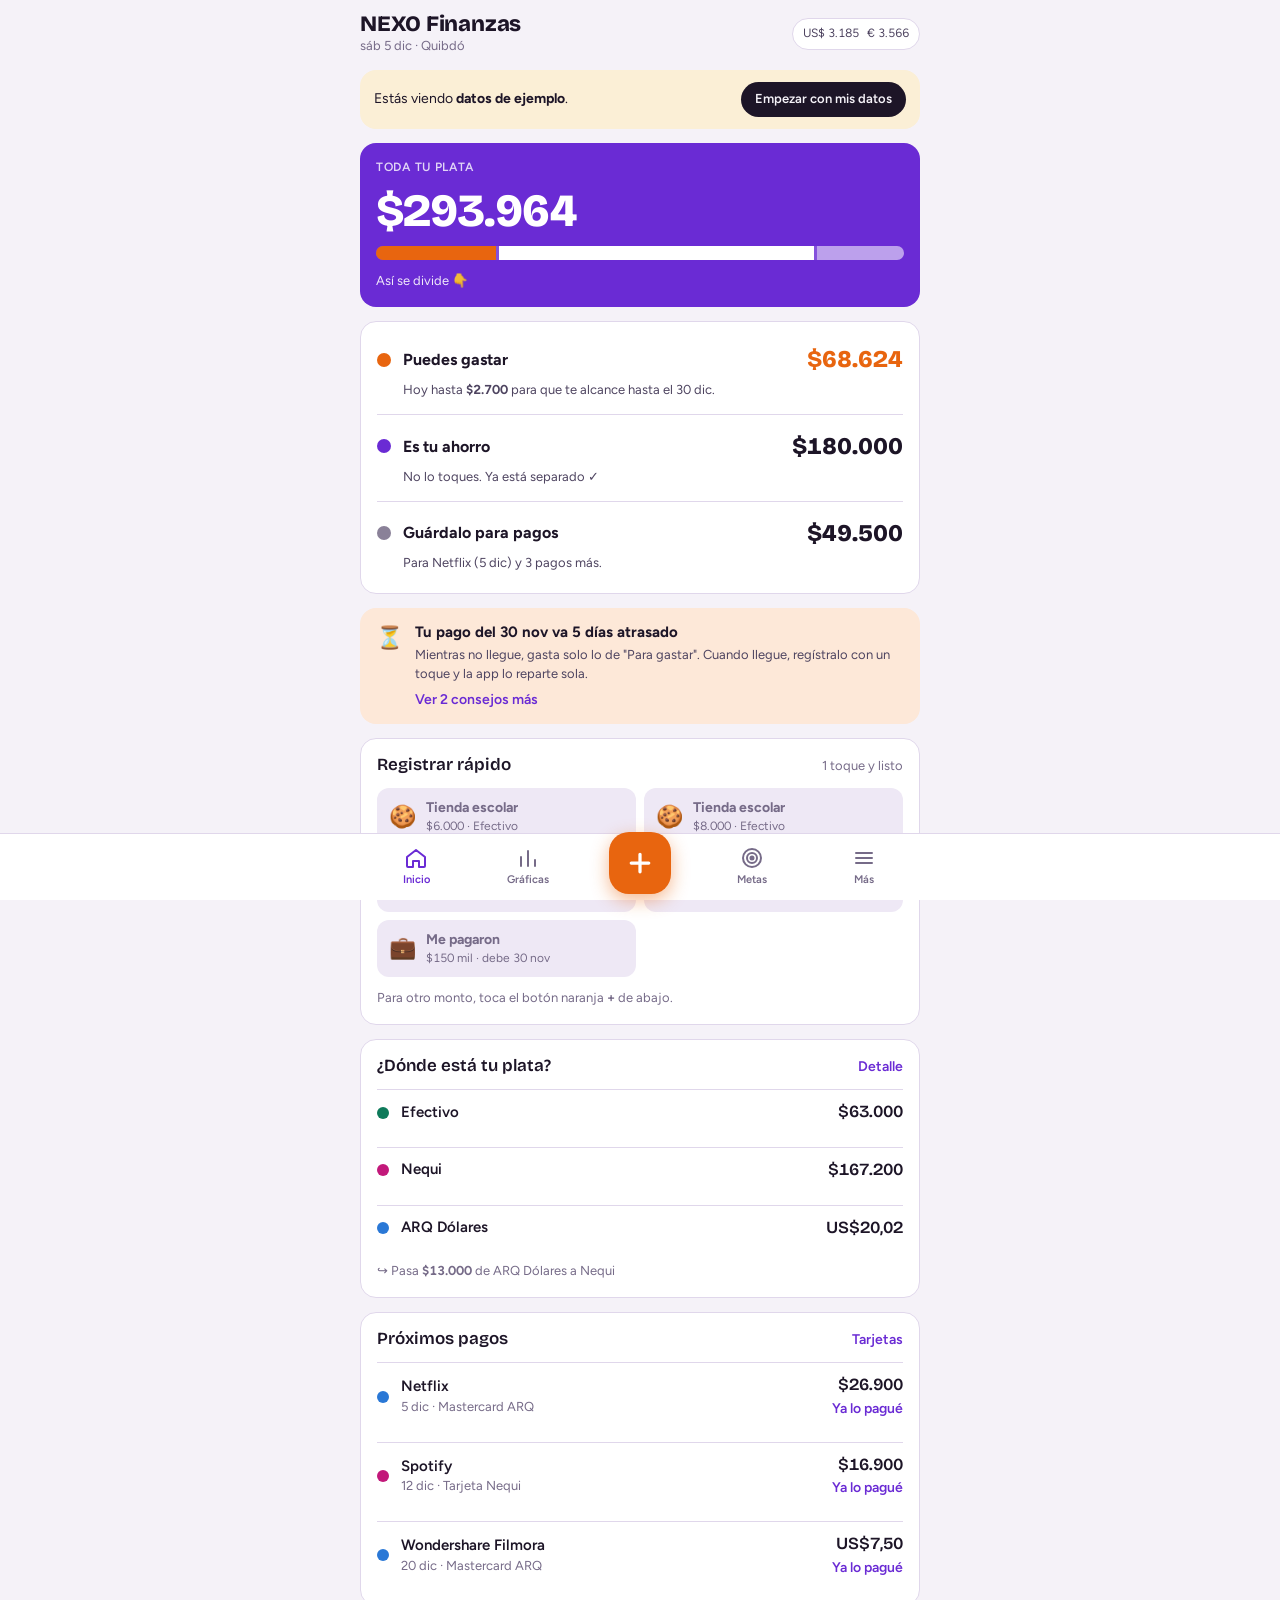
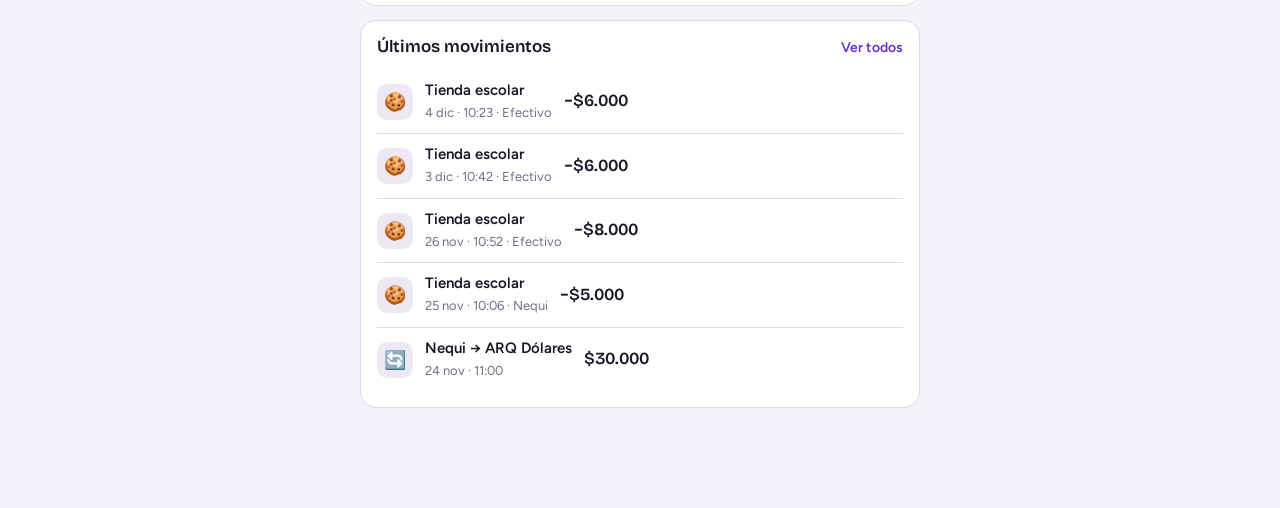
==== commit ba0e2a5a: "NEXO Finanzas 1.1.0: inicio más sencillo y colores naranja y morado Co-Authored-By: Claude Opus 5.5 " ====
--- a/docs/index.html
+++ b/docs/index.html
@@ -3,8 +3,8 @@
 <head>
 <meta charset="utf-8">
 <meta name="viewport" content="width=device-width,initial-scale=1,viewport-fit=cover,interactive-widget=resizes-content">
-<meta name="theme-color" content="#0C1311" media="(prefers-color-scheme: dark)">
-<meta name="theme-color" content="#EEF3F0" media="(prefers-color-scheme: light)">
+<meta name="theme-color" content="#110D17" media="(prefers-color-scheme: dark)">
+<meta name="theme-color" content="#F5F2F8" media="(prefers-color-scheme: light)">
 <meta name="mobile-web-app-capable" content="yes">
 <meta name="apple-mobile-web-app-capable" content="yes">
 <meta name="apple-mobile-web-app-title" content="NEXO $">
@@ -18,26 +18,29 @@
 <meta name="claude:viewport-fit-sides" content="cover">
 <link rel="stylesheet" href="https://fonts.googleapis.com/css2?family=Bricolage+Grotesque:opsz,wght@12..96,600;12..96,800&family=Figtree:wght@400;500;600;700&display=swap">
 <style>
-/* Layout: una sola columna tipo libreta de caja, barra inferior fija con botón central para registrar; las cifras de plata van grandes en la fuente display */
+/* Layout: una sola columna; Inicio responde 3 preguntas (gastar · ahorro · guardar) con una barra que reparte el total; morado = marca y ahorro, naranja = gastar y registrar */
 :root{
-  --bg:#EEF3F0; --surface:#FFFFFF; --surface-2:#E3EBE6; --ink:#12201B; --ink-2:#465650; --ink-3:#6E7D76; --line:#D3DDD8;
-  --accent:#0E7A5A; --accent-ink:#FFFFFF; --accent-soft:#D2ECE1; --gold:#B88400;
+  --bg:#F5F2F8; --surface:#FFFFFF; --surface-2:#EEE8F5; --ink:#1D1527; --ink-2:#4E4460; --ink-3:#766B88; --line:#E0D7EB;
+  --accent:#6A2BD4; --accent-ink:#FFFFFF; --accent-soft:#ECE3FB; --gold:#B88400;
+  --orange:#E8650F; --orange-ink:#FFFFFF; --orange-soft:#FDE8D8; --keep:#8A8198;
   --good:#167F4E; --warn:#A86B00; --bad:#C23B2B; --good-bg:#DDF2E6; --warn-bg:#FBEFD6; --bad-bg:#FBE1DC;
-  --s-in:#2a78d6; --s-out:#eb6834; --s-save:#0E7A5A;
+  --s-in:#6A2BD4; --s-out:#E8650F; --s-save:#6A2BD4;
   --fd:"Bricolage Grotesque","Segoe UI",system-ui,sans-serif;
   --fb:"Figtree",system-ui,-apple-system,"Segoe UI",Roboto,sans-serif;
   --r:16px;
 }
 @media (prefers-color-scheme: dark){:root:not([data-theme="light"]){
-  --bg:#0C1311; --surface:#141E1B; --surface-2:#1C2925; --ink:#E7EFEB; --ink-2:#AFBCB5; --ink-3:#83918A; --line:#283632;
-  --accent:#3FC79A; --accent-ink:#04241A; --accent-soft:#16392D; --gold:#E2B33E;
+  --bg:#110D17; --surface:#1A1423; --surface-2:#241C30; --ink:#F1EBF8; --ink-2:#C4B9D4; --ink-3:#9186A2; --line:#30263E;
+  --accent:#A98BFA; --accent-ink:#1A0B38; --accent-soft:#2C2047; --gold:#E2B33E;
+  --orange:#FB8B3E; --orange-ink:#2A1203; --orange-soft:#3A2414; --keep:#9A90AA;
   --good:#45CF8F; --warn:#E4AC3E; --bad:#F27461; --good-bg:#153024; --warn-bg:#33280F; --bad-bg:#3A1C17;
-  --s-in:#3987e5; --s-out:#d95926; --s-save:#3FC79A; color-scheme:dark}}
+  --s-in:#A98BFA; --s-out:#FB8B3E; --s-save:#A98BFA; color-scheme:dark}}
 :root[data-theme="dark"]{
-  --bg:#0C1311; --surface:#141E1B; --surface-2:#1C2925; --ink:#E7EFEB; --ink-2:#AFBCB5; --ink-3:#83918A; --line:#283632;
-  --accent:#3FC79A; --accent-ink:#04241A; --accent-soft:#16392D; --gold:#E2B33E;
+  --bg:#110D17; --surface:#1A1423; --surface-2:#241C30; --ink:#F1EBF8; --ink-2:#C4B9D4; --ink-3:#9186A2; --line:#30263E;
+  --accent:#A98BFA; --accent-ink:#1A0B38; --accent-soft:#2C2047; --gold:#E2B33E;
+  --orange:#FB8B3E; --orange-ink:#2A1203; --orange-soft:#3A2414; --keep:#9A90AA;
   --good:#45CF8F; --warn:#E4AC3E; --bad:#F27461; --good-bg:#153024; --warn-bg:#33280F; --bad-bg:#3A1C17;
-  --s-in:#3987e5; --s-out:#d95926; --s-save:#3FC79A; color-scheme:dark}
+  --s-in:#A98BFA; --s-out:#FB8B3E; --s-save:#A98BFA; color-scheme:dark}
 *{box-sizing:border-box}
 [hidden]{display:none!important}
 html{-webkit-text-size-adjust:100%;-webkit-tap-highlight-color:transparent}
@@ -115,7 +118,7 @@
 .tab{display:flex;flex-direction:column;align-items:center;gap:2px;font-size:11px;font-weight:600;color:var(--ink-3);padding:6px 0}
 .tab svg{width:24px;height:24px}
 .tab[aria-current="page"]{color:var(--accent)}
-.fab{justify-self:center;width:62px;height:62px;border-radius:20px;background:var(--accent);color:var(--accent-ink);display:grid;place-items:center;margin-top:-26px;box-shadow:0 6px 18px color-mix(in srgb,var(--accent) 45%,transparent)}
+.fab{justify-self:center;width:62px;height:62px;border-radius:20px;background:var(--orange);color:var(--orange-ink);display:grid;place-items:center;margin-top:-26px;box-shadow:0 6px 18px color-mix(in srgb,var(--orange) 45%,transparent)}
 .fab svg{width:30px;height:30px}
 #scrim{position:fixed;inset:0;background:rgb(0 0 0/.45);z-index:30}
 #sheet{position:fixed;left:0;right:0;bottom:0;z-index:31;background:var(--bg);border-radius:22px 22px 0 0;max-height:94dvh;overflow:auto;overscroll-behavior:contain;
@@ -134,7 +137,7 @@
 .quick button:active{background:var(--accent-soft)}
 .keypad{display:grid;grid-template-columns:repeat(3,1fr);gap:6px}
 .keypad button{background:var(--surface-2);border-radius:10px;padding:13px 0;font-size:20px;font-weight:600;font-family:var(--fd)}
-.save{background:var(--accent);color:var(--accent-ink);border-radius:14px;padding:16px;font-weight:700;font-size:17px;width:100%}
+.save{background:var(--orange);color:var(--orange-ink);border-radius:14px;padding:16px;font-weight:700;font-size:17px;width:100%}
 .save:disabled{opacity:.45}
 .ghost{background:var(--surface-2);border-radius:12px;padding:12px 14px;font-weight:600;font-size:14px}
 .danger{color:var(--bad)}
@@ -170,6 +173,23 @@
 .cardchip small{opacity:.85}
 .fields{display:flex;flex-direction:column;gap:12px}
 .note{font-size:12px;color:var(--ink-3)}
+.split3{display:flex;height:14px;border-radius:99px;overflow:hidden;gap:3px;background:color-mix(in srgb,var(--accent-ink) 18%,transparent)}
+.split3 i{display:block;height:100%;min-width:4px}
+.three{gap:0;padding:6px 16px}
+.q{display:grid;grid-template-columns:14px minmax(0,1fr) auto;gap:4px 12px;align-items:center;padding:14px 0;border-top:1px solid var(--line)}
+.q:first-child{border-top:0}
+.q .dot{width:14px;height:14px;grid-column:1;grid-row:1}
+.q .t{font-weight:700;font-size:16px;grid-column:2;grid-row:1}
+.q .v{font-family:var(--fd);font-weight:800;font-size:24px;grid-column:3;grid-row:1;text-align:right;white-space:nowrap}
+.q .s{font-size:13px;color:var(--ink-2);grid-column:2/4;grid-row:2}
+.q.go .v{color:var(--orange)}
+.do{background:var(--orange-soft);border-radius:var(--r);padding:14px 16px;display:flex;gap:12px;align-items:flex-start}
+.do .ic{font-size:22px}
+.do b{display:block;font-size:15px}
+.do p{margin:2px 0 0;font-size:13px;color:var(--ink-2)}
+.goal{display:flex;flex-direction:column;gap:6px;padding:12px 0;border-top:1px solid var(--line);width:100%;text-align:left}
+.goal:first-child{border-top:0}
+.goal .bar{height:6px}
 @media (prefers-reduced-motion:no-preference){#sheet:not([hidden]){animation:up .22s ease-out}@keyframes up{from{transform:translateY(30px);opacity:.6}}}
 @media (min-width:700px){.big{font-size:46px}}
 </style>
@@ -222,7 +242,7 @@
 const short=n=>{const a=Math.abs(n),s=n<0?'−':'';if(a>=1e6)return s+'$'+nf1.format(a/1e6)+' M';if(a>=1000)return s+'$'+nf0.format(Math.round(a/1000))+' mil';return cop(n)};
 const pct=n=>nf0.format(Math.round(n*100))+'%';
 
-const APP_VERSION='1.0.0';
+const APP_VERSION='1.1.0';
 const RATE_MS=3*36e5;
 
 /*FX-START*/
@@ -558,7 +578,7 @@
 }
 
 /* ---------- vista ---------- */
-const V={tab:'inicio',sub:null,period:'mes',adv:'hoy',openTx:null,confirm:null};
+const V={tab:'inicio',sub:null,period:'mes',adv:'hoy',openTx:null,confirm:null,goalOpen:null};
 const view=$('#view');
 
 function render(){
@@ -604,29 +624,41 @@
 const TABS={
 inicio(){
   const real=realCOP(); const total=Object.values(real).reduce((a,b)=>a+b,0);
-  const eb=envBals(), dl=dailyLimit(), sv=savingsAt();
-  const adv=advice().filter(a=>a.sc.includes('hoy')).slice(0,3);
-  const up=subsUpcoming(10).slice(0,3);
-  const last=[...S.tx].sort((a,b)=>b.t-a.t).slice(0,5);
-  const incBtns=S.incomes.map(i=>{const p=pendingDues(i);return `<button class="fav" data-a="payinc" data-id="${i.id}"><span class="ic">💼</span><span style="min-width:0"><b>${esc(i.name)} ${short(i.amount)}</b><span>${p.length?'Pendiente desde '+fDate(p[0]):'Próximo: '+fDate(nextDue(i))}</span></span></button>`;}).join('');
+  const eb=envBals(), dl=dailyLimit();
+  const gastar=eb.gastos||0, guardar=Math.max(0,eb.fijos||0);
+  const ahorro=goals().reduce((s2,g)=>s2+Math.max(0,eb[g.id]||0),0);
+  const parts=Math.max(1,Math.max(0,gastar)+ahorro+guardar);
+  const up=subsUpcoming(31); const moves=suggestMoves();
+  const sepMove=moves.find(m=>m.from.id==='efectivo'&&m.to.cur==='COP');
+  const adv=advice().filter(a2=>a2.sc.includes('hoy')&&a2.ic!=='📅');
+  const last=[...S.tx].sort((x,y)=>y.t-x.t).slice(0,5);
+  const incBtns=S.incomes.map(i=>{const p=pendingDues(i);return `<button class="fav" data-a="payinc" data-id="${i.id}"><span class="ic">💼</span><span style="min-width:0"><b>Me pagaron</b><span class="num">${short(i.amount)} · ${p.length?'debe '+fDate(p[0]):'próx. '+fDate(nextDue(i))}</span></span></button>`;}).join('');
   return `
   <section class="card hero">
-    <div class="eyebrow">Tienes en total</div>
+    <div class="eyebrow">Toda tu plata</div>
     <div class="big num">${cop(total)}</div>
-    <div class="hero-grid num">
-      <div><span>Hoy puedes gastar</span><b>${cop(Math.max(0,dl.left))}</b></div>
-      <div><span>Ahorro real</span><b>${short(sv.real)}</b></div>
-      <div><span>Deberías llevar</span><b>${short(sv.should)}</b></div>
-    </div>
-    <div class="row" style="font-size:13px;justify-content:space-between"><span>Para gastar: <b class="num">${cop(eb.gastos||0)}</b></span><span>Suscripciones: <b class="num">${cop(eb.fijos||0)}</b></span></div>
+    <div class="split3" aria-hidden="true"><i style="width:${Math.max(0,gastar)/parts*100}%;background:var(--orange)"></i><i style="width:${ahorro/parts*100}%;background:var(--accent-ink)"></i><i style="width:${guardar/parts*100}%;background:color-mix(in srgb,var(--accent-ink) 45%,transparent)"></i></div>
+    <div style="font-size:13px;opacity:.9">Así se divide 👇</div>
   </section>
-  <section class="card"><div class="card-h"><h2>Registro en 1 toque</h2><span class="muted">se guarda al tocar</span></div>
+  <section class="card three">
+    <div class="q go"><span class="dot" style="background:var(--orange)"></span><span class="t">Puedes gastar</span><span class="v num">${cop(Math.max(0,gastar))}</span>
+      <span class="s">${gastar<0?`Te pasaste ${cop(-gastar)}: eso salió de tu ahorro.`:dl.left>0?`Hoy hasta <b class="num">${cop(dl.left)}</b> para que te alcance hasta el ${fDate(dl.until)}.`:`Hoy ya no: mañana tienes ${cop(dl.per)} de nuevo.`}</span></div>
+    <div class="q"><span class="dot" style="background:var(--accent)"></span><span class="t">Es tu ahorro</span><span class="v num">${cop(ahorro)}</span>
+      <span class="s">${sepMove?`Te falta separar <b class="num">${cop(sepMove.cop)}</b>: consígnalos en ${esc(sepMove.to.name)}.`:'No lo toques. Ya está separado ✓'}</span></div>
+    <div class="q"><span class="dot" style="background:var(--keep)"></span><span class="t">Guárdalo para pagos</span><span class="v num">${cop(guardar)}</span>
+      <span class="s">${up.length?`Para ${esc(up[0].s.name)} (${fDate(up[0].d)})${up.length>1?' y '+(up.length-1)+' pago'+(up.length>2?'s':'')+' más':''}.`:'No tienes pagos este mes.'}</span></div>
+  </section>
+  ${adv.length?`<div class="do"><span class="ic">${adv[0].ic}</span><div class="grow"><b>${esc(adv[0].ti)}</b><p>${esc(adv[0].tx)}</p>${adv.length>1?`<button class="link" style="margin-top:6px" data-a="go" data-sub="consejos">Ver ${adv.length-1} consejo${adv.length>2?'s':''} más</button>`:''}</div></div>`:''}
+  <section class="card"><div class="card-h"><h2>Registrar rápido</h2><span class="muted">1 toque y listo</span></div>
     <div class="favs">${favorites().map((f,i)=>`<button class="fav" data-a="fav" data-i="${i}"><span class="ic">${CAT(f.cat).ic}</span><span style="min-width:0"><b>${esc(CAT(f.cat).name.replace('­',''))}</b><span class="num">${cop(f.cop)} · ${esc(accById(f.acc).name)}</span></span></button>`).join('')}${incBtns}</div>
+    <div class="muted">Para otro monto, toca el botón naranja <b>+</b> de abajo.</div>
   </section>
-  <section class="card"><div class="card-h"><h2>Para hoy</h2><button class="link" data-a="go" data-sub="consejos">Ver semana y mes</button></div>${adv.map(tipHTML).join('')||'<div class="empty">Todo en orden por hoy.</div>'}</section>
-  <section class="card"><div class="card-h"><h2>Tus cuentas</h2><button class="link" data-a="go" data-sub="cuentas">Ajustar</button></div>${accRows()}</section>
-  <section class="card"><div class="card-h"><h2>Próximos cobros</h2><button class="link" data-a="go" data-sub="tarjetas">Tarjetas</button></div>
-    ${up.length?up.map(x=>{const card=S.cards.find(c=>c.id===x.s.card);return `<div class="row acc-row"><span class="dot" style="background:${card?card.col:'var(--ink-3)'}"></span><div class="grow"><div class="acc-name">${esc(x.s.name)}</div><div class="muted">${x.late?'<span class="pill warn">desde '+fDate(x.d)+'</span>':fDate(x.d)} · ${esc(card?card.name:'Sin tarjeta')}${card&&card.last4?' ••'+esc(card.last4):''}</div></div><div class="right"><div class="amt num">${money(x.s.amount,x.s.cur)}</div><button class="link" data-a="paysub" data-id="${x.s.id}" data-due="${ymd(x.d)}">Ya me cobraron</button></div></div>`;}).join(''):'<div class="empty">Nada en los próximos 10 días.</div>'}</section>
+  <section class="card"><div class="card-h"><h2>¿Dónde está tu plata?</h2><button class="link" data-a="go" data-sub="cuentas">Detalle</button></div>
+    ${S.accounts.filter(a2=>Math.abs(accBal(a2.id))>0.004||a2.cur==='COP').map(a2=>`<div class="row acc-row"><span class="dot" style="background:${a2.col}"></span><span class="grow acc-name">${esc(a2.name)}</span><span class="amt num">${money(accBal(a2.id),a2.cur)}</span></div>`).join('')}
+    ${moves.length?moves.map(m=>`<div class="muted">↪ ${m.from.id==='efectivo'&&m.to.cur==='COP'?'Consigna':'Pasa'} <b class="num">${cop(m.cop)}</b> de ${esc(m.from.name)} a ${esc(m.to.name)}</div>`).join(''):'<div class="muted">✓ Cada cuenta tiene lo que le toca.</div>'}
+  </section>
+  <section class="card"><div class="card-h"><h2>Próximos pagos</h2><button class="link" data-a="go" data-sub="tarjetas">Tarjetas</button></div>
+    ${up.length?up.slice(0,3).map(x=>{const card=S.cards.find(c=>c.id===x.s.card);return `<div class="row acc-row"><span class="dot" style="background:${card?card.col:'var(--ink-3)'}"></span><div class="grow"><div class="acc-name">${esc(x.s.name)}</div><div class="muted">${x.late?'Desde el '+fDate(x.d):fDate(x.d)} · ${esc(card?card.name:'Sin tarjeta')}${card&&card.last4?' ••'+esc(card.last4):''}</div></div><div class="right"><div class="amt num">${money(x.s.amount,x.s.cur)}</div><button class="link" data-a="paysub" data-id="${x.s.id}" data-due="${ymd(x.d)}">Ya lo pagué</button></div></div>`;}).join(''):'<div class="empty">Nada este mes.</div>'}</section>
   <section class="card"><div class="card-h"><h2>Últimos movimientos</h2><button class="link" data-a="go" data-sub="movs">Ver todos</button></div><div>${last.map(txRow).join('')||'<div class="empty">Aún no hay movimientos. Toca + para registrar el primero.</div>'}</div></section>`;
 },
 graficas(){
@@ -642,21 +674,24 @@
     <div id="ch-line"></div><div class="chart-detail num" id="ch-line-d">Toca la gráfica para ver un día.</div></section>`;
 },
 metas(){
-  const eb=envBals(); const tot=goals().reduce((s,g)=>s+(+g.share||0),0)||1;
-  return `<section class="card"><div class="card-h"><h2>Cómo se reparte tu ahorro</h2></div>
-    <div class="muted">De cada sueldo ahorras el <b>${S.set.pctFijo} %</b> y de cada ingreso extra el <b>${S.set.pctExtra} %</b>. Ese ahorro se divide así entre tus metas:</div>
+  const eb=envBals(); const tot=goals().reduce((s2,g)=>s2+(+g.share||0),0)||1;
+  const ahorro=goals().reduce((s2,g)=>s2+Math.max(0,eb[g.id]||0),0);
+  return `<section class="card"><div class="eyebrow">Tu ahorro total</div><div class="big num" style="font-size:34px;color:var(--accent)">${cop(ahorro)}</div>
+    <div class="muted">Cada vez que te pagan, el ${S.set.pctFijo} % se separa solo (y el ${S.set.pctExtra} % de los ingresos extra). Toca una meta para ver el detalle.</div></section>
+  <section class="card" style="gap:0">`+goals().map(g=>{const target=goalTarget(g), have=Math.max(0,eb[g.id]||0), p=target?Math.min(1,have/target):0, open=V.goalOpen===g.id;
+    const months=Math.max(0.5,dDiff(today(),pd(g.date))/30.4), need=Math.max(0,(target-have)/months), pace=goalPace(g);
+    return `<button class="goal" data-a="goalopen" data-id="${g.id}"><span class="row"><span style="font-size:20px">${g.ic}</span><span class="grow acc-name">${esc(g.name)}</span><span class="num muted">${short(have)} de ${short(target)}</span></span>
+      <span class="bar"><i style="width:${(p*100).toFixed(1)}%"></i></span>
+      <span class="muted">Le toca el ${pct((+g.share||0)/tot)} de tu ahorro · para el ${fDate(g.date)} ${pd(g.date).getFullYear()}</span></button>
+      ${open?`<div class="fields" style="padding-bottom:12px">
+        <div class="stats num"><div class="stat"><b>${short(need)}</b><span>necesitas al mes</span></div><div class="stat"><b>${short(pace)}</b><span>llevas al mes</span></div></div>
+        <div class="muted">${have>=target&&target?'¡Completa!':pace>=need?'Vas a tiempo.':'A este ritmo no llegas a la fecha. Sube su porcentaje o súmale ingresos extra.'} Se guarda en ${esc((g.accounts||[]).map(id=>accById(id)?.name).filter(Boolean).join(', ')||'—')}.</div>
+        ${g.items&&g.items.length?`<div class="goal-items">${g.items.map(i=>`<div class="row"><span class="grow">${esc(i.name)}</span><span class="num muted">${cop(i.price)}</span></div>`).join('')}</div>`:''}
+        <div class="row" style="gap:8px;flex-wrap:wrap"><button class="ghost" data-a="editgoal" data-id="${g.id}">Editar meta</button>${g.items?`<button class="ghost" data-a="additem" data-id="${g.id}">+ Cosa a comprar</button>`:''}</div></div>`:''}`;}).join('')+`</section>
+  <section class="card"><div class="card-h"><h2>¿Cuánto va a cada meta?</h2></div>
     ${goals().map(g=>`<div class="row"><span style="font-size:20px">${g.ic}</span><span class="grow acc-name">${esc(g.name)}</span><div class="stepper"><button data-a="share" data-id="${g.id}" data-d="-5" aria-label="Bajar">−</button><b class="num" style="min-width:52px;text-align:center">${pct((+g.share||0)/tot)}</b><button data-a="share" data-id="${g.id}" data-d="5" aria-label="Subir">+</button></div></div>`).join('')}
-  </section>`+goals().map(g=>{const target=goalTarget(g), have=eb[g.id]||0, p=target?Math.min(1,Math.max(0,have/target)):0;
-    const months=Math.max(0.5,dDiff(today(),pd(g.date))/30.4), need=Math.max(0,(target-have)/months), pace=goalPace(g);
-    const st=have>=target&&target?'<span class="pill good">Completa</span>':pace>=need?'<span class="pill good">A tiempo</span>':pace>=need*0.5?'<span class="pill warn">Atrasada</span>':'<span class="pill bad">Muy atrasada</span>';
-    return `<section class="card"><div class="card-h"><h2>${g.ic} ${esc(g.name)}</h2>${st}</div>
-      <div class="row" style="justify-content:space-between;align-items:baseline"><span class="big num" style="font-size:30px">${cop(have)}</span><span class="muted num">de ${cop(target)}</span></div>
-      <div class="bar"><i style="width:${(p*100).toFixed(1)}%"></i></div>
-      <div class="stats num"><div class="stat"><b>${short(need)}</b><span>necesitas al mes</span></div><div class="stat"><b>${short(pace)}</b><span>llevas al mes</span></div></div>
-      <div class="muted">Fecha: ${fDate(g.date)} ${pd(g.date).getFullYear()} · Se guarda en ${esc((g.accounts||[]).map(id=>accById(id)?.name).filter(Boolean).join(', ')||'—')}</div>
-      ${g.items&&g.items.length?`<div class="goal-items">${g.items.map(i=>`<div class="row"><span class="grow">${esc(i.name)}</span><span class="num muted">${cop(i.price)}</span></div>`).join('')}</div>`:''}
-      <div class="row" style="gap:8px;flex-wrap:wrap"><button class="ghost" data-a="editgoal" data-id="${g.id}">Editar meta</button>${g.items?`<button class="ghost" data-a="additem" data-id="${g.id}">+ Agregar cosa a comprar</button>`:''}</div></section>`;}).join('')+
-    `<button class="ghost" data-a="editgoal" data-id="">+ Nueva meta</button>`;
+  </section>
+  <button class="ghost" data-a="editgoal" data-id="">+ Nueva meta</button>`;
 },
 mas(){
   const it=[['consejos','💡','Consejos del día, semana y mes'],['movs','🧾','Todos los movimientos'],['cuentas','🏦','Cuentas y saldos'],['tarjetas','💳','Tarjetas y suscripciones'],['ingresos','💼','Ingresos fijos'],['reglas','⚙️','Reglas de ahorro y reparto'],['tasas','💱','Dólar, euro y alertas'],['respaldo','💾','Copia de seguridad'],['app','🚀','Actualizar la app e ideas nuevas']];
@@ -1002,6 +1037,7 @@
     case 'undo': S.tx=S.tx.filter(t=>t.id!==d.id); save(); render(); $('#toast').hidden=true; break;
     case 'txopen': V.openTx=V.openTx===d.id?null:d.id; V.confirm=null; render(); break;
     case 'txdel': if(V.confirm===d.id){S.tx=S.tx.filter(t=>t.id!==d.id);V.confirm=null;V.openTx=null;save();toast('Movimiento eliminado.');} else V.confirm=d.id; render(); break;
+    case 'goalopen': V.goalOpen=V.goalOpen===d.id?null:d.id; render(); break;
     case 'share': {const g=envById(d.id); g.share=Math.max(0,Math.min(100,(+g.share||0)+(+d.d))); save(); render(); break;}
     case 'pct': S.set[d.k]=Math.max(0,Math.min(90,S.set[d.k]+(+d.d))); save(); render(); break;
     case 'envacc': {const e2=envById(d.env); const s=new Set(e2.accounts||[]); s.has(d.acc)?s.delete(d.acc):s.add(d.acc); if(!s.size)break; e2.accounts=[...s]; save(); render(); break;}
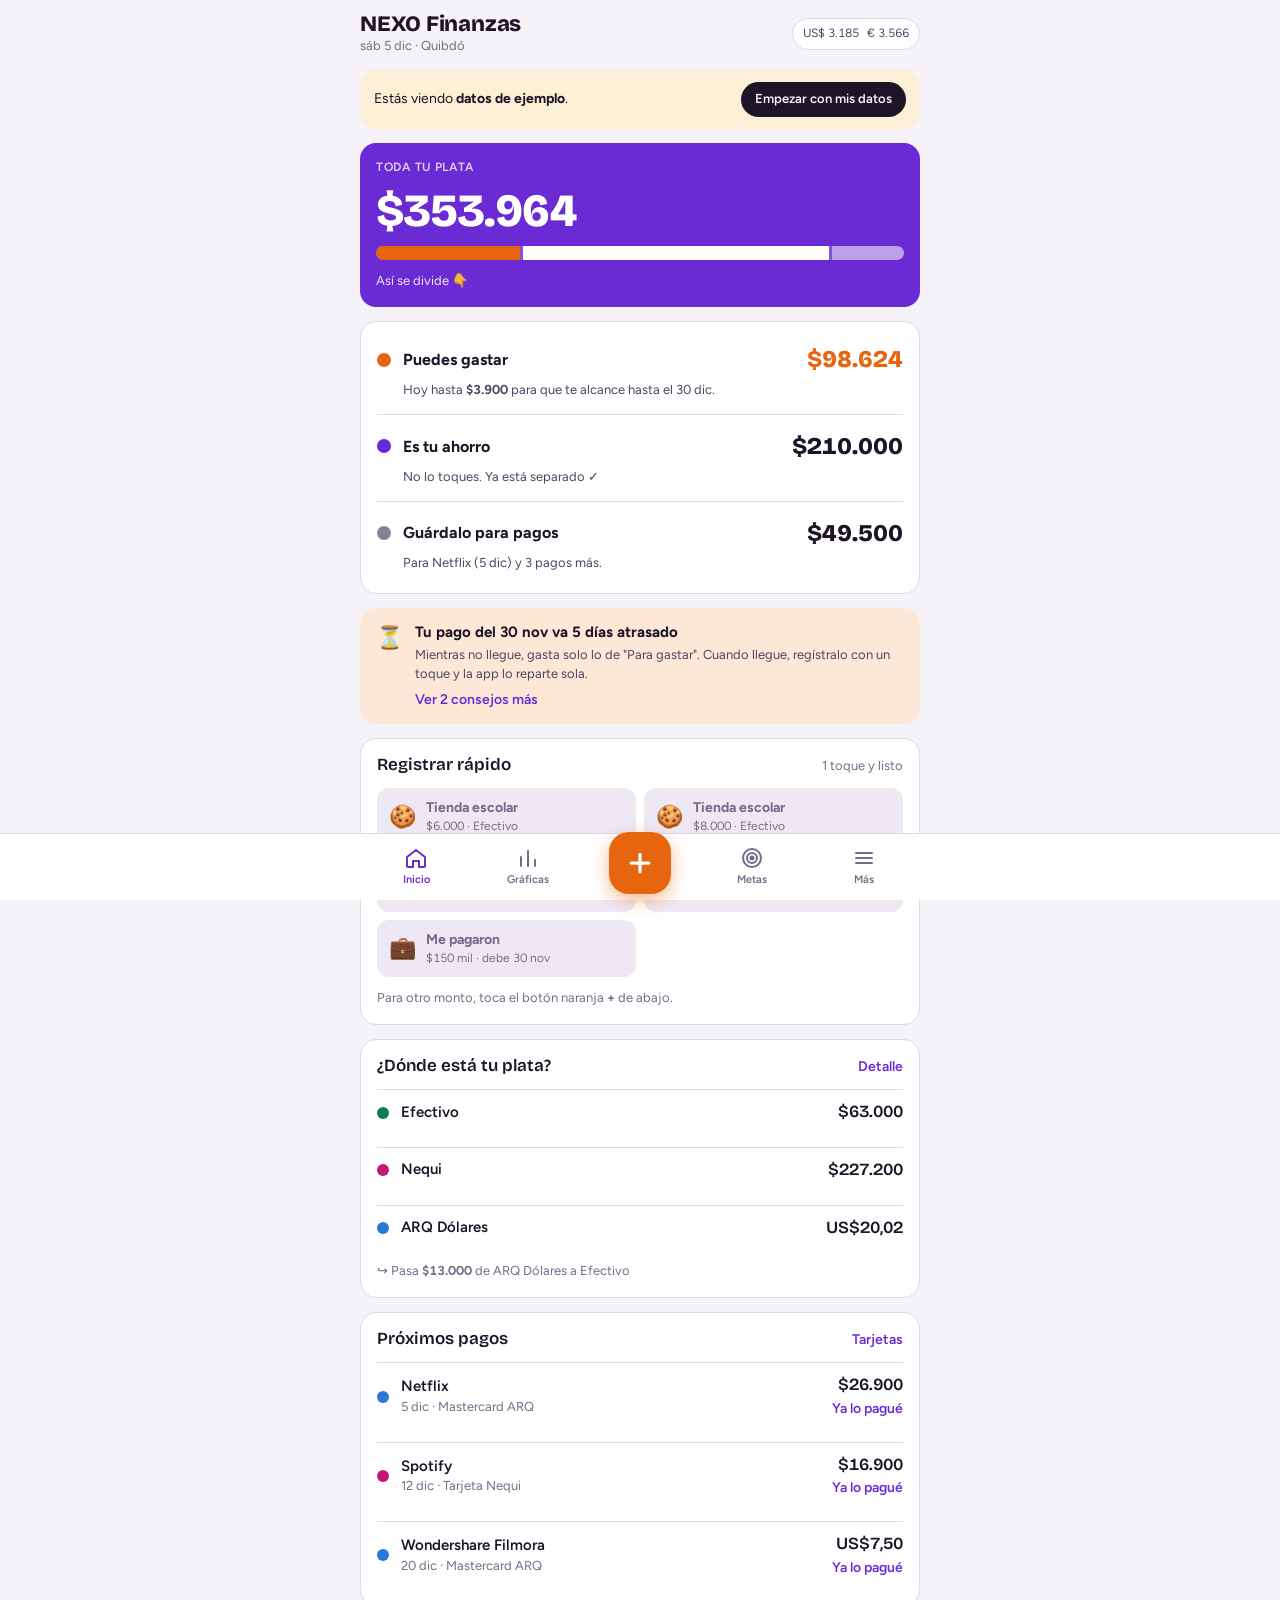
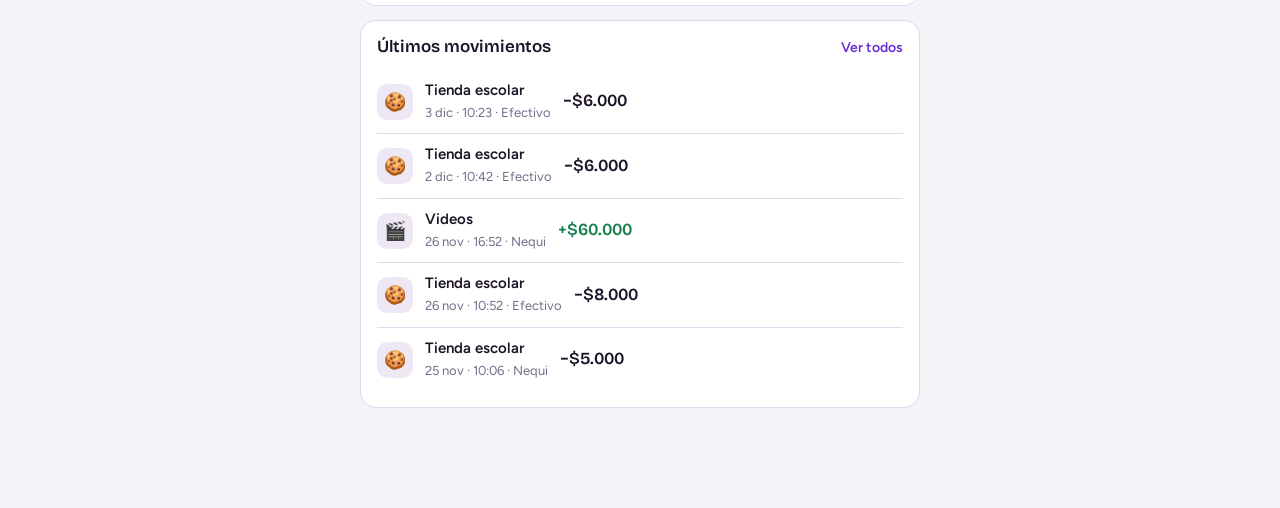
==== commit be2707cc: "NEXO Finanzas 1.2.0: sección Mis proyectos con ruta de ingresos editable Co-Authored-By: Claude Opus" ====
--- a/docs/index.html
+++ b/docs/index.html
@@ -242,7 +242,7 @@
 const short=n=>{const a=Math.abs(n),s=n<0?'−':'';if(a>=1e6)return s+'$'+nf1.format(a/1e6)+' M';if(a>=1000)return s+'$'+nf0.format(Math.round(a/1000))+' mil';return cop(n)};
 const pct=n=>nf0.format(Math.round(n*100))+'%';
 
-const APP_VERSION='1.1.0';
+const APP_VERSION='1.2.0';
 const RATE_MS=3*36e5;
 
 /*FX-START*/
@@ -306,7 +306,14 @@
   {id:'agencia',name:'Agencia',ic:'📣'},{id:'videos',name:'Videos',ic:'🎬'},{id:'appweb',name:'App / Web',ic:'💻'},
   {id:'venta',name:'Venta',ic:'🏷️'},{id:'regalo',name:'Regalo',ic:'🎁'},{id:'otroin',name:'Otro',ic:'➕'}];
 const CAT=id=>CATS_OUT.find(c=>c.id===id)||CATS_IN.find(c=>c.id===id)||{id,name:id,ic:'•'};
-const COLORS=['#0E7A5A','#c2187a','#2a78d6','#6250d6','#eb6834','#B88400','#1baf7a','#3d4a45'];
+const COLORS=['#6A2BD4','#E8650F','#c2187a','#2a78d6','#1baf7a','#B88400','#0E7A5A','#3d4a45'];
+
+/* proyectos que generan ingresos: cada hito = cantidad × precio en un mes de la ruta */
+function baseProjects(){return [
+  {id:'p_agencia',name:'Agencia',ic:'📣',cat:'agencia',unit:'clientes',col:'#6A2BD4',ms:[{m:3,u:2,p:300000},{m:6,u:3,p:400000},{m:12,u:5,p:450000},{m:24,u:6,p:550000}]},
+  {id:'p_app',name:'App catálogo',ic:'💻',cat:'appweb',unit:'tiendas',col:'#E8650F',ms:[{m:3,u:5,p:30000},{m:6,u:10,p:30000},{m:12,u:20,p:35000},{m:24,u:40,p:40000}]},
+  {id:'p_video',name:'Videos sueltos',ic:'🎬',cat:'videos',unit:'videos',col:'#1baf7a',ms:[{m:3,u:2,p:60000},{m:6,u:4,p:70000},{m:12,u:6,p:80000},{m:24,u:8,p:100000}]}];}
+function basePlan(){const t=today();return {start:ymd(new Date(t.getFullYear(),t.getMonth()+(t.getDate()>20?1:0),1)),months:24};}
 
 function baseState(){
   const t=today();
@@ -321,7 +328,7 @@
       {id:'gastos',name:'Para gastar',kind:'gastos',ic:'🛍️',accounts:['efectivo','nequi']},
       {id:'fijos',name:'Suscripciones',kind:'fijos',ic:'📺',accounts:['arq_usd','nequi']},
       {id:'g_dic',name:'Diciembre',kind:'meta',ic:'🎄',target:300000,date:'2026-12-15',share:50,accounts:['nequi'],items:[]},
-      {id:'g_nexo',name:'NEXO PC',kind:'meta',ic:'🖥️',target:100000000,date:ymd(new Date(t.getFullYear()+2,t.getMonth(),t.getDate())),share:30,accounts:['nequi'],items:[]},
+      {id:'g_nexo',name:'NEXO PC',kind:'meta',ic:'🖥️',target:40000000,date:ymd(new Date(t.getFullYear()+2,t.getMonth(),t.getDate())),share:30,accounts:['nequi'],items:[]},
       {id:'g_equipo',name:'Equipo de contenido',kind:'meta',ic:'📷',target:0,date:'2027-08-31',share:20,accounts:['nequi'],items:[
         {id:uid(),name:'Celular gama media-alta',price:1800000},{id:uid(),name:'Cámara de entrada + lente',price:3000000},
         {id:uid(),name:'Portátil para editar',price:4500000},{id:uid(),name:'Micrófono + luz',price:400000}]}],
@@ -330,6 +337,7 @@
       {id:'c_arq',name:'Mastercard ARQ',last4:'',col:'#2a78d6',acc:'arq_usd'}],
     subs:[],
     incomes:[{id:'i_tienda',name:'Sueldo tienda',amount:150000,freq:'quincenal',days:[15,30],acc:'efectivo',start:ymd(t)}],
+    projects:baseProjects(), plan:basePlan(),
     tx:[]};
 }
 
@@ -361,6 +369,7 @@
     if(wd===6&&rnd()<0.3){push({type:'gasto',t:at(d,18),acc:'efectivo',amount:4000,cop:4000,cat:'transporte',env:'gastos'});}
     if(i===20||i===50){push({type:'gasto',t:at(d,17),acc:'efectivo',amount:62000,cop:62000,cat:'super',env:'gastos'});}
     if(i===38){push({type:'gasto',t:at(d,20),acc:'nequi',amount:50000,cop:50000,cat:'internet',env:'gastos'});}
+    if(i===66){push({type:'ingreso',t:at(d,16),acc:'nequi',amount:60000,cop:60000,cat:'videos',kind:'extra',alloc:allocate(60000,'extra',addD(d,30))});}
   }
   // cobros de suscripciones ya pasados
   for(const s of st.subs){ let d=new Date(start.getFullYear(),start.getMonth(),s.day); while(d<=addD(t,-1)){ if(d>=start) paySubAt(s,ymd(d),at(d,7)); d=new Date(d.getFullYear(),d.getMonth()+1,s.day);} }
@@ -369,6 +378,9 @@
 }
 
 function migrate(o){
+  if(!o.projects)o.projects=baseProjects();
+  if(!o.plan)o.plan=basePlan();
+  if(!o.set.mig12){const g=(o.envs||[]).find(e=>e.id==='g_nexo'); if(g&&+g.target===100000000)g.target=40000000; o.set.mig12=true;}
   o.ideas=o.ideas||[]; o.set.fxSeen=o.set.fxSeen||{}; o.set.notif=!!o.set.notif; o.set.lastCheck=o.set.lastCheck||0;
   o.set.rateHist=(o.set.rateHist||[]).filter(x=>x&&x.ts);
   return o;
@@ -529,6 +541,32 @@
   const days=Math.max(30,Math.min(90,(Date.now()-first)/DAY));
   return got/days*30.4;
 }
+
+/* ---------- ruta de ingresos por proyecto ---------- */
+const planStart=()=>pd(S.plan.start);
+const planMonth=i=>{const s0=planStart();return new Date(s0.getFullYear(),s0.getMonth()+i,1);};
+const planIdx=()=>{const s0=planStart(),t=today();return (t.getFullYear()-s0.getFullYear())*12+t.getMonth()-s0.getMonth();};
+const mLabel=i=>{const d=planMonth(i);return MES[d.getMonth()]+' '+String(d.getFullYear()).slice(2);};
+function metaAt(pr,i){const n=i+1; const ms=[{m:0,v:0},...(pr.ms||[]).map(x=>({m:+x.m,v:(+x.u||0)*(+x.p||0)}))].sort((a,b)=>a.m-b.m);
+  if(n>=ms[ms.length-1].m)return ms[ms.length-1].v;
+  for(let k=1;k<ms.length;k++){if(n<=ms[k].m){const a=ms[k-1],b=ms[k];return Math.round((a.v+(b.v-a.v)*(n-a.m)/((b.m-a.m)||1))/1000)*1000;}}
+  return 0;}
+function monthSum(i,f){const a=planMonth(i).getTime(),b=planMonth(i+1).getTime();return S.tx.filter(t=>t.type==='ingreso'&&t.t>=a&&t.t<b&&f(t)).reduce((x,t)=>x+t.cop,0);}
+const realAt=(pr,i)=>monthSum(i,t=>t.cat===pr.cat&&!t.incomeId);
+const salaryReal=i=>monthSum(i,t=>!!t.incomeId);
+const metaTotal=i=>S.projects.reduce((a,p)=>a+metaAt(p,i),0)+monthlyFixed();
+const realTotal=i=>S.projects.reduce((a,p)=>a+realAt(p,i),0)+salaryReal(i);
+function nextHito(pr,i){const h=(pr.ms||[]).filter(x=>+x.m>=i+1).sort((a,b)=>a.m-b.m)[0];return h?`${h.u} ${pr.unit||''} × ${short(h.p)} para ${mLabel(+h.m-1)}`:'Ya pasaste el último hito.';}
+/* si cumples la ruta: cuánto ahorras en total y cuánto le llega a NEXO PC */
+function routeProjection(){
+  let total=0,nexo=0; const nx=envById('g_nexo');
+  for(let i=Math.max(0,planIdx());i<S.plan.months;i++){
+    const sv=monthlyFixed()*S.set.pctFijo/100+S.projects.reduce((a,p)=>a+metaAt(p,i),0)*S.set.pctExtra/100; total+=sv;
+    const act=goals().filter(g=>pd(g.date)>=planMonth(i)&&(+g.share||0)>0), sh=act.reduce((a,g)=>a+(+g.share),0);
+    if(nx&&act.includes(nx)&&sh)nexo+=sv*nx.share/sh;}
+  const eb=envBals(); return {total,nexo:nexo+Math.max(0,nx?eb[nx.id]||0:0),target:nx?goalTarget(nx):0,end:planMonth(S.plan.months-1)};
+}
+const projTip=pr=>pr.cat==='agencia'?'Esta semana manda 3 propuestas a negocios de Quibdó.':pr.cat==='appweb'?'Visita 2 tiendas y muéstrales el catálogo funcionando.':pr.cat==='videos'?'Publica un video de muestra y ofrécelo a 3 negocios.':'Define una acción concreta para esta semana.';
 
 /* ---------- consejos ---------- */
 function advice(){
@@ -574,11 +612,13 @@
       tx:`Te costaron ${cop(basis)} (${ch>=0?'+':''}${nf1.format(ch*100)} %). Tus metas son en pesos: guardar el ahorro en ${a.cur==='USD'?'dólares':'euros'} es apostarle a que esa moneda suba. Úsala para suscripciones y compras en el exterior.`});}
   if(!S.accounts.some(a=>/\bnu\b/i.test(a.name))&&goals().some(g=>(eb[g.id]||0)>0))
     out.push({lv:'info',ic:'🏦',sc:['mes'],ti:'Tu ahorro en Nequi casi no rinde',tx:'Nequi paga cerca de 0,1 % al año. Una Cajita de Nu pagaba hasta 11,25 % EA en 2026 (confírmalo en la app). Si la abres, agrégala en Más → Cuentas y ponla como cuenta de tus metas.'});
+  {const n=planIdx(), dom=t.getDate(); if(n>=0&&n<S.plan.months&&dom>=10){ for(const pr of S.projects){const meta=metaAt(pr,n); if(meta<=0)continue; const real=realAt(pr,n), r=real/meta;
+    if(r<(dom/31)*0.6)out.push({lv:r<0.25?'warn':'info',ic:pr.ic,sc:['semana','mes'],ti:`${pr.name} va al ${pct(r)} de su meta del mes`,tx:`Meta de ${mLabel(n)}: ${cop(meta)}. Llevas ${cop(real)}. ${projTip(pr)}`});}}}
   const ord={bad:0,warn:1,good:2,info:3}, rk=x=>x.key?0.5:ord[x.lv]; return out.sort((a,b)=>rk(a)-rk(b));
 }
 
 /* ---------- vista ---------- */
-const V={tab:'inicio',sub:null,period:'mes',adv:'hoy',openTx:null,confirm:null,goalOpen:null};
+const V={mview:'aho',tab:'inicio',sub:null,period:'mes',adv:'hoy',openTx:null,confirm:null,goalOpen:null};
 const view=$('#view');
 
 function render(){
@@ -592,6 +632,7 @@
   if(V.sub) h+=SUBS[V.sub](); else h+=TABS[V.tab]();
   view.innerHTML=h;
   if(V.tab==='graficas'&&!V.sub) bindCharts();
+  if(V.tab==='metas'&&V.mview==='proy'&&!V.sub) bindRoute();
 }
 
 function accRows(){
@@ -674,6 +715,11 @@
     <div id="ch-line"></div><div class="chart-detail num" id="ch-line-d">Toca la gráfica para ver un día.</div></section>`;
 },
 metas(){
+  const seg=`<div class="seg" role="group" aria-label="Vista"><button aria-pressed="${V.mview!=='proy'}" data-a="mview" data-v="aho">🟣 Mis ahorros</button><button aria-pressed="${V.mview==='proy'}" data-a="mview" data-v="proy">📈 Mis proyectos</button></div>`;
+  if(V.mview==='proy')return seg+TABS.proyectos();
+  return seg+TABS.metasAhorro();
+},
+metasAhorro(){
   const eb=envBals(); const tot=goals().reduce((s2,g)=>s2+(+g.share||0),0)||1;
   const ahorro=goals().reduce((s2,g)=>s2+Math.max(0,eb[g.id]||0),0);
   return `<section class="card"><div class="eyebrow">Tu ahorro total</div><div class="big num" style="font-size:34px;color:var(--accent)">${cop(ahorro)}</div>
@@ -692,6 +738,31 @@
     ${goals().map(g=>`<div class="row"><span style="font-size:20px">${g.ic}</span><span class="grow acc-name">${esc(g.name)}</span><div class="stepper"><button data-a="share" data-id="${g.id}" data-d="-5" aria-label="Bajar">−</button><b class="num" style="min-width:52px;text-align:center">${pct((+g.share||0)/tot)}</b><button data-a="share" data-id="${g.id}" data-d="5" aria-label="Subir">+</button></div></div>`).join('')}
   </section>
   <button class="ghost" data-a="editgoal" data-id="">+ Nueva meta</button>`;
+},
+proyectos(){
+  const n=planIdx(), M=S.plan.months, cur=Math.min(Math.max(n,0),M-1);
+  const meta=metaTotal(cur), real=n>=0&&n<M?realTotal(cur):0, p=meta?Math.min(1,real/meta):0;
+  const rp=routeProjection();
+  const rows=S.projects.map(pr=>{const m=metaAt(pr,cur), r=n>=0?realAt(pr,cur):0, q=m?Math.min(1,r/m):0;
+    return `<button class="goal" data-a="editproj" data-id="${pr.id}"><span class="row"><span style="font-size:20px">${pr.ic}</span><span class="grow acc-name">${esc(pr.name)}</span><span class="num muted">${short(r)} de ${short(m)}</span></span>
+      <span class="bar"><i style="width:${(q*100).toFixed(1)}%;background:${pr.col}"></i></span><span class="muted">Próximo hito: ${esc(nextHito(pr,cur))}</span></button>`;}).join('');
+  const sal=monthlyFixed(), salR=n>=0?salaryReal(cur):0;
+  return `<section class="card"><div class="card-h"><span class="eyebrow">${n<0?'Tu ruta empieza el '+fDate(planStart()):'Mes '+(cur+1)+' de '+M+' · '+mLabel(cur)}</span><button class="link" data-a="editplan">Editar ruta</button></div>
+    <div class="muted">Este mes deberías ganar</div>
+    <div class="row" style="justify-content:space-between;align-items:baseline;flex-wrap:wrap;gap:6px"><span class="big num" style="font-size:32px;color:var(--accent)">${cop(meta)}</span><span class="muted num">Llevas ${cop(real)}</span></div>
+    <div class="bar"><i style="width:${(p*100).toFixed(1)}%"></i></div></section>
+  <section class="card chart"><div class="card-h"><h2>Tu ruta de ingresos</h2></div>
+    <div class="legend"><span><i style="background:var(--keep)"></i>Sueldo</span>${S.projects.map(pr=>`<span><i style="background:${pr.col}"></i>${esc(pr.name)}</span>`).join('')}<span><i class="line" style="background:var(--ink)"></i>Lo que ganaste</span></div>
+    <div id="ch-route"></div><div class="chart-detail num" id="ch-route-d">Toca un mes para ver cuánto deberías ganar.</div></section>
+  <section class="card" style="gap:0">${rows}
+    <div class="goal"><span class="row"><span style="font-size:20px">💼</span><span class="grow acc-name">Sueldo tienda</span><span class="num muted">${short(salR)} de ${short(sal)}</span></span><span class="bar"><i style="width:${sal?Math.min(100,salR/sal*100).toFixed(1):0}%;background:var(--keep)"></i></span><span class="muted">Se cambia en Más → Ingresos fijos.</span></div></section>
+  <div class="note">Toca un proyecto para cambiar sus metas, precios y fechas. Lo que ganas se suma solo cuando registras un ingreso como ${S.projects.map(pr=>'"'+esc(CAT(pr.cat).name)+'"').join(', ')}.</div>
+  <section class="card"><h2>🖥️ ¿Alcanza para NEXO PC?</h2>
+    <div class="muted">Si cumples esta ruta y ahorras el ${S.set.pctFijo} % del sueldo y el ${S.set.pctExtra} % de lo extra, para ${MES[rp.end.getMonth()]} ${rp.end.getFullYear()} tendrías:</div>
+    <div class="row" style="justify-content:space-between;align-items:baseline"><span class="big num" style="font-size:28px">${short(rp.nexo)}</span><span class="muted num">de ${short(rp.target)}</span></div>
+    <div class="bar"><i style="width:${rp.target?Math.min(100,rp.nexo/rp.target*100).toFixed(1):0}%"></i></div>
+    <div class="muted">${rp.nexo>=rp.target?'✓ La ruta alcanza para tu local.':`Te faltarían ${short(rp.target-rp.nexo)}. Sube el % de NEXO PC en "Mis ahorros", sube tus metas o alarga la ruta.`} En total ahorrarías ${short(rp.total)} entre todas tus metas.</div></section>
+  <button class="ghost" data-a="editproj" data-id="">+ Nuevo proyecto</button>`;
 },
 mas(){
   const it=[['consejos','💡','Consejos del día, semana y mes'],['movs','🧾','Todos los movimientos'],['cuentas','🏦','Cuentas y saldos'],['tarjetas','💳','Tarjetas y suscripciones'],['ingresos','💼','Ingresos fijos'],['reglas','⚙️','Reglas de ahorro y reparto'],['tasas','💱','Dólar, euro y alertas'],['respaldo','💾','Copia de seguridad'],['app','🚀','Actualizar la app e ideas nuevas']];
@@ -791,6 +862,30 @@
   <div class="row muted num" style="justify-content:space-between;font-size:11px"><span>mín ${cop(mn)}</span><span>promedio ${cop(avg)}</span><span>máx ${cop(mx)}</span></div></div>`;
 }
 
+function bindRoute(){
+  const el=$('#ch-route'); if(!el)return; const M=S.plan.months, n=planIdx();
+  const W=340,H=200,L=46,Rr=6,T=10,Bm=26, iw=W-L-Rr, ih=H-T-Bm;
+  const layers=[{col:'var(--keep)',f:()=>monthlyFixed()},...S.projects.map(pr=>({col:pr.col,f:i=>metaAt(pr,i)}))];
+  const stack=[]; for(let i=0;i<M;i++){let acc=0;stack.push(layers.map(l=>{const v=l.f(i);const r0=acc;acc+=v;return [r0,acc];}));}
+  const reals=[]; for(let i=0;i<=Math.min(n,M-1);i++)if(i>=0)reals.push(realTotal(i));
+  const max=niceMax(Math.max(...stack.map(s2=>s2[s2.length-1][1]),...reals,1));
+  const x=i=>L+(M>1?i/(M-1):0)*iw, y=v=>T+ih-(v/max)*ih;
+  let g=`<svg viewBox="0 0 ${W} ${H}" role="img" aria-label="Ingresos que deberías ganar cada mes por proyecto">`;
+  for(let k=0;k<=4;k++){const v=max*k/4;g+=`<line x1="${L}" x2="${W-Rr}" y1="${y(v)}" y2="${y(v)}" stroke="var(--line)"/><text x="${L-6}" y="${y(v)+4}" text-anchor="end" font-size="10" fill="var(--ink-3)">${short(v).replace('$','')}</text>`;}
+  layers.forEach((l,k)=>{const top=stack.map((s2,i)=>`${x(i).toFixed(1)},${y(s2[k][1]).toFixed(1)}`), bot=stack.map((s2,i)=>`${x(i).toFixed(1)},${y(s2[k][0]).toFixed(1)}`).reverse();
+    g+=`<path d="M${top.join('L')}L${bot.join('L')}Z" fill="${l.col}" opacity=".85" stroke="var(--surface)" stroke-width="1"/>`;});
+  if(n>=0&&n<M)g+=`<line x1="${x(n)}" x2="${x(n)}" y1="${T}" y2="${T+ih}" stroke="var(--ink)" stroke-dasharray="3 3" opacity=".5"/><text x="${x(n)}" y="${T+8}" text-anchor="${n>M/2?'end':'start'}" dx="${n>M/2?-4:4}" font-size="10" fill="var(--ink-2)">hoy</text>`;
+  if(reals.length){g+=`<path d="${reals.map((v,i)=>(i?'L':'M')+x(i).toFixed(1)+','+y(v).toFixed(1)).join('')}" fill="none" stroke="var(--ink)" stroke-width="2.2"/>`;
+    reals.forEach((v,i)=>g+=`<circle cx="${x(i)}" cy="${y(v)}" r="${i===reals.length-1?4.5:3}" fill="var(--ink)" stroke="var(--surface)" stroke-width="2"/>`);}
+  [0,Math.round((M-1)/3),Math.round(2*(M-1)/3),M-1].forEach((i,k)=>g+=`<text x="${x(i)}" y="${H-8}" text-anchor="${k===0?'start':k===3?'end':'middle'}" font-size="10" fill="var(--ink-3)">${mLabel(i)}</text>`);
+  g+=`<line id="rxh" x1="0" x2="0" y1="${T}" y2="${T+ih}" stroke="var(--ink-3)" opacity="0"/><rect id="rhit" x="${L}" y="${T}" width="${iw}" height="${ih}" fill="transparent"/></svg>`;
+  el.innerHTML=g; const svg=el.querySelector('svg'), hit=el.querySelector('#rhit'), xh=el.querySelector('#rxh');
+  const mv=ev=>{const r=svg.getBoundingClientRect();const px=(ev.clientX-r.left)/r.width*W;const i=Math.max(0,Math.min(M-1,Math.round((px-L)/iw*(M-1))));
+    xh.setAttribute('x1',x(i));xh.setAttribute('x2',x(i));xh.setAttribute('opacity','.7');
+    $('#ch-route-d').innerHTML=`<b>Mes ${i+1} · ${mLabel(i)}</b>: deberías ganar ${cop(metaTotal(i))} (${S.projects.map(pr=>esc(pr.name)+' '+short(metaAt(pr,i))).join(' · ')} · sueldo ${short(monthlyFixed())})`+(i<=n?` · ganaste <b>${cop(realTotal(i))}</b>`:'');};
+  hit.addEventListener('pointermove',mv); hit.addEventListener('click',mv);
+}
+
 /* ---------- gráficas ---------- */
 function periodBuckets(){
   const t=today(), P=V.period, B=[];
@@ -943,7 +1038,7 @@
 }
 function readForm(){for(const f of F.fields){if(f.type==='chips'||f.type==='multi')continue;const el=$('#f_'+f.k);if(el)F.vals[f.k]=f.type==='number'?parseFloat(String(el.value).replace(/\./g,'').replace(',','.')):el.value.trim();}return F.vals;}
 const accOpts=()=>S.accounts.map(a=>({v:a.id,l:a.name,col:a.col}));
-const colOpts=()=>COLORS.map((c,i)=>({v:c,l:['Verde','Fucsia','Azul','Violeta','Naranja','Dorado','Menta','Grafito'][i],col:c}));
+const colOpts=()=>COLORS.map((c,i)=>({v:c,l:['Morado','Naranja','Fucsia','Azul','Menta','Dorado','Verde','Grafito'][i],col:c}));
 
 function formAccount(id){const a=accById(id)||{name:'',cur:'COP',col:COLORS[2]};
   openForm({title:id?'Editar cuenta':'Nueva cuenta',fields:[{k:'name',label:'Nombre',type:'text',value:a.name,ph:'Ej. Nu Cajita'},{k:'cur',label:'Moneda',type:'chips',value:a.cur,options:[{v:'COP',l:'Pesos'},{v:'USD',l:'Dólares'},{v:'EUR',l:'Euros'}]},{k:'col',label:'Color',type:'chips',value:a.col,options:colOpts()}],
@@ -970,6 +1065,32 @@
 function formItem(gid){const g=envById(gid);
   openForm({title:'Agregar a '+g.name,fields:[{k:'name',label:'¿Qué vas a comprar?',type:'text',value:'',ph:'Ej. Trípode'},{k:'price',label:'Precio aproximado (pesos)',type:'number',value:''}],
     onSave:v=>{if(!v.name||!(v.price>0))return 'Falta el nombre o el precio.'; g.items=g.items||[]; if(!g.items.length&&g.target)g.items.push({id:uid(),name:'Meta anterior',price:g.target}); g.items.push({id:uid(),name:v.name,price:v.price});}});}
+function formProject(id){
+  const pr=S.projects.find(x=>x.id===id)||{name:'',ic:'🚀',cat:'otroin',unit:'clientes',col:COLORS[4],ms:[{m:3,u:1,p:100000},{m:12,u:3,p:150000}]};
+  const ms=[...(pr.ms||[])].sort((a,b)=>a.m-b.m).concat([{m:'',u:'',p:''}]);
+  const fields=[{k:'name',label:'Nombre del proyecto',type:'text',value:pr.name,ph:'Ej. Clases de computación'},
+    {k:'ic',label:'Ícono',type:'chips',value:pr.ic,options:['📣','💻','🎬','🖥️','🎮','📷','🛠️','🎓','🚀'].map(e=>({v:e,l:e}))},
+    {k:'cat',label:'¿Con qué tipo de ingreso lo registras?',type:'chips',value:pr.cat,options:CATS_IN.map(c=>({v:c.id,l:c.ic+' '+c.name})),note:'La app suma lo que ganas cuando registras un ingreso con este tipo.'},
+    {k:'unit',label:'¿Qué vendes? (clientes, tiendas, videos…)',type:'text',value:pr.unit},
+    {k:'col',label:'Color en la gráfica',type:'chips',value:pr.col,options:colOpts()}];
+  ms.forEach((h,k)=>{const last=k===ms.length-1;
+    fields.push({k:'m'+k,label:last?'➕ Nuevo hito (opcional): mes de la ruta (1 a '+S.plan.months+')':`Hito ${k+1}: mes de la ruta (1 a ${S.plan.months})`,type:'number',value:h.m,note:h.m?`Mes ${h.m} = ${mLabel(+h.m-1)}`:''});
+    fields.push({k:'u'+k,label:'Cuántos '+(pr.unit||'')+' para ese mes',type:'number',value:h.u});
+    fields.push({k:'p'+k,label:'Precio de cada uno (pesos al mes)',type:'number',value:h.p,note:last?'Para borrar un hito, deja su mes vacío.':''});});
+  openForm({title:id?'Editar '+pr.name:'Nuevo proyecto',fields,
+    onSave:v=>{if(!v.name)return 'Ponle un nombre.';
+      const out=[]; ms.forEach((h,k)=>{const m=Math.round(v['m'+k]),u=v['u'+k],p=v['p'+k]; if(m>=1&&m<=S.plan.months&&u>0&&p>0)out.push({m,u,p});});
+      if(!out.length)return 'Pon al menos un hito con mes, cantidad y precio.';
+      const o={name:v.name,ic:v.ic,cat:v.cat,unit:v.unit||'',col:v.col,ms:out.sort((a,b)=>a.m-b.m)};
+      if(id)Object.assign(pr,o); else S.projects.push({id:'p_'+uid(),...o});},
+    onDelete:id?()=>{S.projects=S.projects.filter(x=>x.id!==id);}:null});
+}
+function formPlan(){
+  openForm({title:'Editar ruta',fields:[{k:'start',label:'¿Desde qué mes empieza la ruta?',type:'date',value:S.plan.start,note:'Se toma el mes de esa fecha como mes 1.'},
+    {k:'months',label:'¿Cuántos meses dura?',type:'number',value:S.plan.months,note:'Ej. 24 = 2 años. Los hitos después de ese mes no se cuentan.'}],
+    onSave:v=>{const m=Math.round(v.months); if(!(m>=3&&m<=60))return 'La ruta debe durar entre 3 y 60 meses.'; const d=pd(v.start||S.plan.start);
+      S.plan={start:ymd(new Date(d.getFullYear(),d.getMonth(),1)),months:m};}});
+}
 function formAdjust(id){const a=accById(id);
   openForm({title:'Saldo real de '+a.name,fields:[{k:'bal',label:`¿Cuánto tienes de verdad? (${a.cur})`,type:'number',value:accBal(id),note:'Si no cuadra, se crea un ajuste en "Para gastar" por la diferencia. Así la app vuelve a quedar igual a tu cuenta.'}],
     onSave:v=>{if(!isFinite(v.bal))return 'Escribe un número.'; const d=r2(v.bal-accBal(id)); if(Math.abs(d)<0.005)return; S.tx.push({id:uid(),type:'ajuste',t:Date.now(),acc:id,amount:d,cop:Math.round(toCOP(d,a.cur)),env:'gastos',note:'Ajuste de saldo'});}});}
@@ -1037,6 +1158,9 @@
     case 'undo': S.tx=S.tx.filter(t=>t.id!==d.id); save(); render(); $('#toast').hidden=true; break;
     case 'txopen': V.openTx=V.openTx===d.id?null:d.id; V.confirm=null; render(); break;
     case 'txdel': if(V.confirm===d.id){S.tx=S.tx.filter(t=>t.id!==d.id);V.confirm=null;V.openTx=null;save();toast('Movimiento eliminado.');} else V.confirm=d.id; render(); break;
+    case 'mview': V.mview=d.v; render(); window.scrollTo(0,0); break;
+    case 'editproj': formProject(d.id); break;
+    case 'editplan': formPlan(); break;
     case 'goalopen': V.goalOpen=V.goalOpen===d.id?null:d.id; render(); break;
     case 'share': {const g=envById(d.id); g.share=Math.max(0,Math.min(100,(+g.share||0)+(+d.d))); save(); render(); break;}
     case 'pct': S.set[d.k]=Math.max(0,Math.min(90,S.set[d.k]+(+d.d))); save(); render(); break;
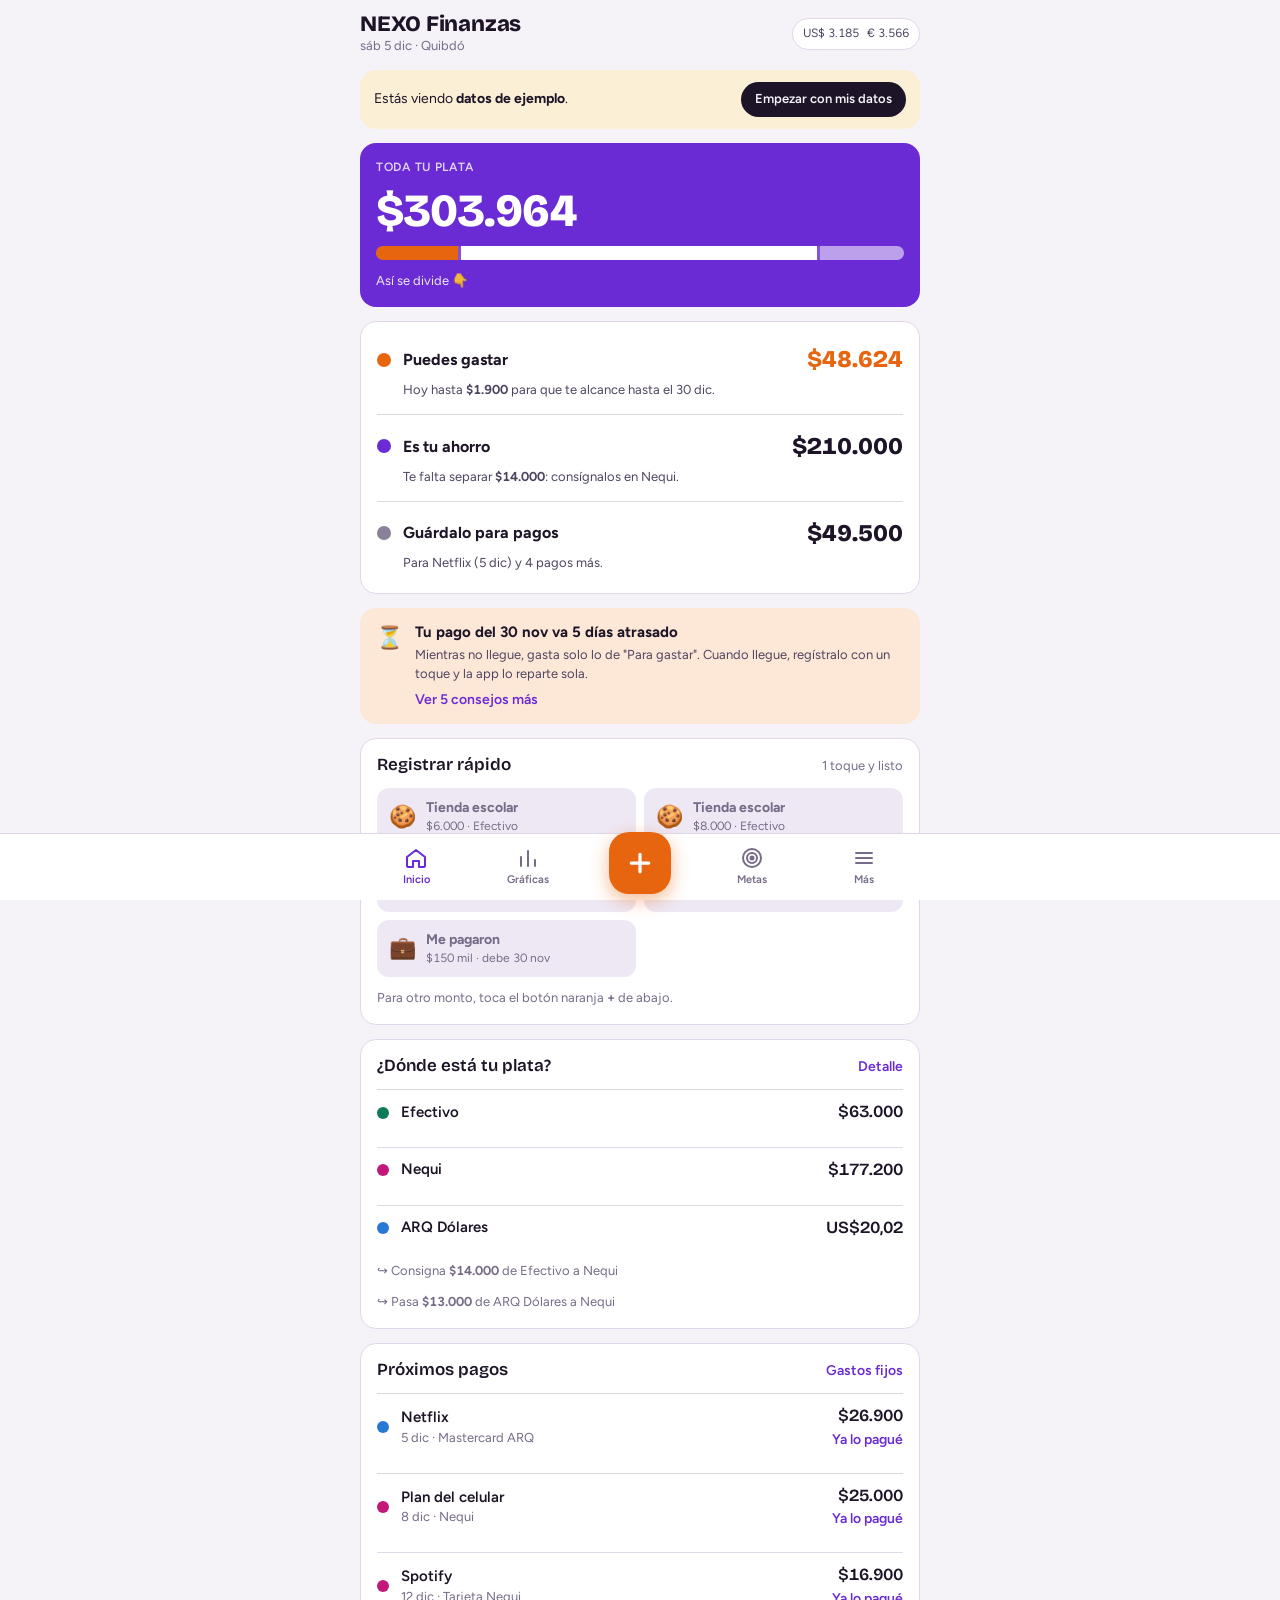
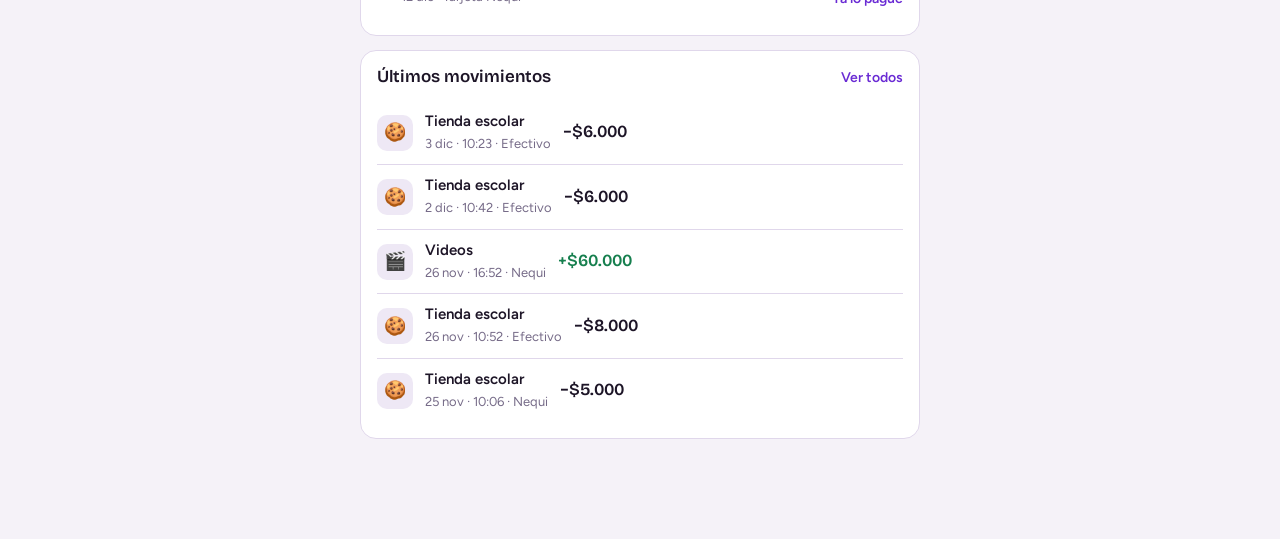
==== commit 0360c2b4: "NEXO Finanzas 1.3.0: gastos fijos pagados con efectivo, Nequi o tarjeta Co-Authored-By: Claude Opus " ====
--- a/docs/index.html
+++ b/docs/index.html
@@ -242,7 +242,7 @@
 const short=n=>{const a=Math.abs(n),s=n<0?'−':'';if(a>=1e6)return s+'$'+nf1.format(a/1e6)+' M';if(a>=1000)return s+'$'+nf0.format(Math.round(a/1000))+' mil';return cop(n)};
 const pct=n=>nf0.format(Math.round(n*100))+'%';
 
-const APP_VERSION='1.2.0';
+const APP_VERSION='1.3.0';
 const RATE_MS=3*36e5;
 
 /*FX-START*/
@@ -296,6 +296,7 @@
   {id:'super',name:'Súper­mercado',ic:'🛒',env:'gastos'},
   {id:'internet',name:'Compras internet',ic:'📦',env:'gastos'},
   {id:'subs',name:'Suscripción',ic:'📺',env:'fijos'},
+  {id:'fijo',name:'Gasto fijo',ic:'🏠',env:'fijos'},
   {id:'comida',name:'Comida',ic:'🍔',env:'gastos'},
   {id:'transporte',name:'Mototaxi / bus',ic:'🛵',env:'gastos'},
   {id:'recargas',name:'Recarga / datos',ic:'📶',env:'gastos'},
@@ -326,7 +327,7 @@
       {id:'arq_eur',name:'ARQ Euros',cur:'EUR',col:'#6250d6'}],
     envs:[
       {id:'gastos',name:'Para gastar',kind:'gastos',ic:'🛍️',accounts:['efectivo','nequi']},
-      {id:'fijos',name:'Suscripciones',kind:'fijos',ic:'📺',accounts:['arq_usd','nequi']},
+      {id:'fijos',name:'Pagos fijos',kind:'fijos',ic:'📺',accounts:['arq_usd','nequi']},
       {id:'g_dic',name:'Diciembre',kind:'meta',ic:'🎄',target:300000,date:'2026-12-15',share:50,accounts:['nequi'],items:[]},
       {id:'g_nexo',name:'NEXO PC',kind:'meta',ic:'🖥️',target:40000000,date:ymd(new Date(t.getFullYear()+2,t.getMonth(),t.getDate())),share:30,accounts:['nequi'],items:[]},
       {id:'g_equipo',name:'Equipo de contenido',kind:'meta',ic:'📷',target:0,date:'2027-08-31',share:20,accounts:['nequi'],items:[
@@ -349,7 +350,8 @@
   st.subs=[
     {id:'s1',name:'Netflix',amount:26900,cur:'COP',day:5,card:'c_arq',active:true,start:ymd(start)},
     {id:'s2',name:'Spotify',amount:16900,cur:'COP',day:12,card:'c_nequi',active:true,start:ymd(start)},
-    {id:'s3',name:'Wondershare Filmora',amount:7.5,cur:'USD',day:20,card:'c_arq',active:true,start:ymd(start)}];
+    {id:'s3',name:'Wondershare Filmora',amount:7.5,cur:'USD',day:20,card:'c_arq',active:true,start:ymd(start)},
+    {id:'f1',kind:'fijo',name:'Plan del celular',amount:25000,cur:'COP',day:8,acc:'nequi',active:true,start:ymd(start)}];
   S=st;
   let seed=7; const rnd=()=>(seed=(seed*16807)%2147483647)/2147483647;
   const at=(d,h)=>{const x=new Date(d);x.setHours(h,Math.floor(rnd()*59));return x.getTime()};
@@ -360,7 +362,7 @@
   const inc=st.incomes[0];
   const dues=dueDates(inc,start,t);
   const delays=[0,3,0,9];  // el 4.º llega 9 días tarde y el 5.º todavía no llega
-  dues.forEach((d,i)=>{ if(i>=delays.length) return; const when=addD(d,delays[i]); if(when>t) return; const ts=when.getTime()+9*36e5; payIncomeAt(inc,ymd(d),ts,Math.round(subsMonthly()/2));
+  dues.forEach((d,i)=>{ if(i>=delays.length) return; const when=addD(d,delays[i]); if(when>t) return; const ts=when.getTime()+9*36e5; payIncomeAt(inc,ymd(d),ts,Math.round((subsMonthly()+fijosMonthly())/2));
     push({type:'mover',t:ts+36e5,acc:'efectivo',acc2:'nequi',amount:70000,amount2:70000,cop:70000});
     push({type:'mover',t:ts+2*36e5,acc:'nequi',acc2:'arq_usd',amount:30000,amount2:r2(30000/3250),cop:30000}); });
   for(let i=0;i<=75;i++){
@@ -378,6 +380,7 @@
 }
 
 function migrate(o){
+  {const f=(o.envs||[]).find(e=>e.id==='fijos'); if(f&&f.name==='Suscripciones')f.name='Pagos fijos';}
   if(!o.projects)o.projects=baseProjects();
   if(!o.plan)o.plan=basePlan();
   if(!o.set.mig12){const g=(o.envs||[]).find(e=>e.id==='g_nexo'); if(g&&+g.target===100000000)g.target=40000000; o.set.mig12=true;}
@@ -415,8 +418,10 @@
   const eb=envBals(), real=realCOP(), exp={};
   S.accounts.forEach(a=>exp[a.id]=0);
   const valid=e=>(e.accounts||[]).filter(id=>exp[id]!=null);
-  for(const e of S.envs){const ids=valid(e); if(ids.length===1) exp[ids[0]]+=eb[e.id]||0;}
-  for(const e of S.envs){const ids=valid(e); if(ids.length<2) continue;
+  const payAccs=[...new Set(S.subs.filter(x=>x.active).map(x=>payInfo(x).acc?.id).filter(Boolean))];
+  const ids0=e=>e.kind==='fijos'&&payAccs.length?payAccs.filter(id=>exp[id]!=null):valid(e);
+  for(const e of S.envs){const ids=ids0(e); if(ids.length===1) exp[ids[0]]+=eb[e.id]||0;}
+  for(const e of S.envs){const ids=ids0(e); if(ids.length<2) continue;
     const w=ids.map(i=>Math.max(0,real[i]-exp[i])), sum=w.reduce((a,b)=>a+b,0);
     ids.forEach((i,k)=>exp[i]+=(eb[e.id]||0)*(sum>0?w[k]/sum:1/ids.length));}
   return {exp,real};
@@ -452,7 +457,11 @@
 
 /* suscripciones */
 const subCOP=s=>toCOP(s.amount,s.cur);
-const subsMonthly=()=>S.subs.filter(s=>s.active).reduce((a,s)=>a+subCOP(s),0);
+const subsMonthly=()=>S.subs.filter(s=>s.active&&s.kind!=='fijo').reduce((a,s)=>a+subCOP(s),0);
+const fijosMonthly=()=>S.subs.filter(s=>s.active&&s.kind==='fijo').reduce((a,s)=>a+subCOP(s),0);
+/* con qué se paga un cobro: una tarjeta (sale de su cuenta) o directo de una cuenta (efectivo, Nequi…) */
+function payInfo(s){const card=s.card&&S.cards.find(c=>c.id===s.card); const acc=s.acc?accById(s.acc):card?accById(card.acc):null;
+  return {card,acc,col:card?card.col:acc?acc.col:'var(--ink-3)',label:card?card.name+(card.last4?' ••'+card.last4:''):acc?acc.name:'Sin forma de pago'};}
 function subLastDue(s){const t=today();let d=new Date(t.getFullYear(),t.getMonth(),Math.min(s.day,new Date(t.getFullYear(),t.getMonth()+1,0).getDate()));if(d>t)d=new Date(t.getFullYear(),t.getMonth()-1,Math.min(s.day,new Date(t.getFullYear(),t.getMonth(),0).getDate()));return d;}
 function subNextDue(s){const l=subLastDue(s);return new Date(l.getFullYear(),l.getMonth()+1,Math.min(s.day,new Date(l.getFullYear(),l.getMonth()+2,0).getDate()));}
 const subPaid=(s,d)=>S.tx.some(t=>t.subId===s.id&&t.due===ymd(d));
@@ -485,9 +494,9 @@
   S.tx.push(tx); return tx;
 }
 function paySubAt(s,due,ts){
-  const card=S.cards.find(c=>c.id===s.card); const acc=accById(card?card.acc:S.set.lastAcc)||S.accounts[0];
+  const acc=payInfo(s).acc||accById(S.set.lastAcc)||S.accounts[0];
   const c=subCOP(s); const amount=acc.cur===s.cur?s.amount:r2(fromCOP(c,acc.cur));
-  const tx={id:uid(),type:'gasto',t:ts,acc:acc.id,amount:acc.cur==='COP'?Math.round(amount):amount,cop:Math.round(c),cat:'subs',env:'fijos',subId:s.id,due,note:s.name};
+  const tx={id:uid(),type:'gasto',t:ts,acc:acc.id,amount:acc.cur==='COP'?Math.round(amount):amount,cop:Math.round(c),cat:s.kind==='fijo'?'fijo':'subs',env:'fijos',subId:s.id,due,note:s.name};
   S.tx.push(tx); return tx;
 }
 
@@ -516,7 +525,7 @@
   const o={notif:S.set.notif};
   for(const cur of ['USD','EUR']){let bal=0,basis=0;
     for(const a of S.accounts.filter(a=>a.cur===cur)){const f=fxBasis(a);bal+=Math.max(0,accBal(a.id));basis+=f.basis;}
-    let need=0; for(const s of S.subs){if(!s.active)continue;const card=S.cards.find(c=>c.id===s.card);const acc=card&&accById(card.acc);if(acc&&acc.cur===cur)need+=s.cur===cur?s.amount:fromCOP(subCOP(s),cur);}
+    let need=0; for(const s of S.subs){if(!s.active)continue;const acc=payInfo(s).acc;if(acc&&acc.cur===cur)need+=s.cur===cur?s.amount:fromCOP(subCOP(s),cur);}
     o[cur]={bal:r2(bal),need:r2(need),basis:Math.round(basis)};}
   return o;
 }
@@ -578,11 +587,14 @@
   out.push({lv:dl.left<=0?'bad':dl.left<3000?'warn':'good',ic:'📅',sc:['hoy'],
     ti:dl.left<=0?`Ya pasaste tu límite de hoy (${cop(dl.per)})`:`Hoy puedes gastar hasta ${cop(dl.left)}`,
     tx:dl.late?`Tu pago va atrasado, así que calculé para que tu plata alcance hasta el ${fDate(dl.until)}.`:`Así te alcanza hasta tu próximo pago (${fDate(dl.until)}). Llevas ${cop(dl.spent)} gastados hoy.`});
-  for(const x of subsUpcoming(5)){const card=S.cards.find(c=>c.id===x.s.card), acc=card&&accById(card.acc);
+  {const np=nextPayDate(), need=subsNeedUntil(np), have=Math.max(0,eb.fijos||0);
+    if(need-have>=1000)out.push({lv:'warn',ic:'🏠',sc:['hoy','semana'],ti:`Aparta ${cop(need-have)} para tus pagos fijos`,
+      tx:`Antes de tu próximo pago (${fDate(np)}) se cobran ${cop(need)} y solo tienes apartados ${cop(have)}. Pásalos de "Para gastar" con + → Mover → Entre apartados.`});}
+  for(const x of subsUpcoming(5)){const pi=payInfo(x.s), card=pi.card, acc=pi.acc;
     const have=acc?toCOP(accBal(acc.id),acc.cur):0, need=subCOP(x.s);
     out.push({lv:have<need?'bad':x.late?'warn':'info',ic:'💳',sc:['hoy','semana'],
       ti:`${x.s.name}: ${money(x.s.amount,x.s.cur)} ${x.late?'(cobro del '+fDate(x.d)+')':'el '+fDate(x.d)}`,
-      tx:have<need?`En ${acc?acc.name:'la cuenta de esa tarjeta'} tienes ${cop(have)}. Recarga al menos ${cop(need-have)} antes de esa fecha.`:`Se cobra a ${card?card.name:'tu tarjeta'}${card&&card.last4?' ••'+card.last4:''}. Hay saldo suficiente.`});}
+      tx:have<need?`En ${acc?acc.name:'esa cuenta'} tienes ${cop(have)}. ${acc&&acc.id==='efectivo'?'Aparta':'Recarga'} al menos ${cop(need-have)} antes de esa fecha.`:`Se paga con ${pi.label}. Hay saldo suficiente.`});}
   for(const m of suggestMoves()){const cash=m.from.id==='efectivo'&&m.to.cur==='COP';
     out.push({lv:'warn',ic:cash?'🏧':'🔄',sc:['hoy','semana'],ti:cash?`Consigna ${cop(m.cop)} de tu efectivo en ${m.to.name}`:`Pasa ${cop(m.cop)} de ${m.from.name} a ${m.to.name}`,
     tx:cash?'Es la parte de tu sueldo que va a tus metas. Consígnala el mismo día del pago, en un corresponsal o punto de recarga, para no gastártela.':`Así cada cuenta queda con lo que le toca según tus apartados.${m.to.cur!=='COP'?' Son unos '+money(fromCOP(m.cop,m.to.cur),m.to.cur)+'.':''}`});}
@@ -698,8 +710,8 @@
     ${S.accounts.filter(a2=>Math.abs(accBal(a2.id))>0.004||a2.cur==='COP').map(a2=>`<div class="row acc-row"><span class="dot" style="background:${a2.col}"></span><span class="grow acc-name">${esc(a2.name)}</span><span class="amt num">${money(accBal(a2.id),a2.cur)}</span></div>`).join('')}
     ${moves.length?moves.map(m=>`<div class="muted">↪ ${m.from.id==='efectivo'&&m.to.cur==='COP'?'Consigna':'Pasa'} <b class="num">${cop(m.cop)}</b> de ${esc(m.from.name)} a ${esc(m.to.name)}</div>`).join(''):'<div class="muted">✓ Cada cuenta tiene lo que le toca.</div>'}
   </section>
-  <section class="card"><div class="card-h"><h2>Próximos pagos</h2><button class="link" data-a="go" data-sub="tarjetas">Tarjetas</button></div>
-    ${up.length?up.slice(0,3).map(x=>{const card=S.cards.find(c=>c.id===x.s.card);return `<div class="row acc-row"><span class="dot" style="background:${card?card.col:'var(--ink-3)'}"></span><div class="grow"><div class="acc-name">${esc(x.s.name)}</div><div class="muted">${x.late?'Desde el '+fDate(x.d):fDate(x.d)} · ${esc(card?card.name:'Sin tarjeta')}${card&&card.last4?' ••'+esc(card.last4):''}</div></div><div class="right"><div class="amt num">${money(x.s.amount,x.s.cur)}</div><button class="link" data-a="paysub" data-id="${x.s.id}" data-due="${ymd(x.d)}">Ya lo pagué</button></div></div>`;}).join(''):'<div class="empty">Nada este mes.</div>'}</section>
+  <section class="card"><div class="card-h"><h2>Próximos pagos</h2><button class="link" data-a="go" data-sub="fijos">Gastos fijos</button></div>
+    ${up.length?up.slice(0,3).map(x=>{const pi=payInfo(x.s);return `<div class="row acc-row"><span class="dot" style="background:${pi.col}"></span><div class="grow"><div class="acc-name">${esc(x.s.name)}</div><div class="muted">${x.late?'Desde el '+fDate(x.d):fDate(x.d)} · ${esc(pi.label)}</div></div><div class="right"><div class="amt num">${money(x.s.amount,x.s.cur)}</div><button class="link" data-a="paysub" data-id="${x.s.id}" data-due="${ymd(x.d)}">Ya lo pagué</button></div></div>`;}).join(''):'<div class="empty">Nada este mes.</div>'}</section>
   <section class="card"><div class="card-h"><h2>Últimos movimientos</h2><button class="link" data-a="go" data-sub="movs">Ver todos</button></div><div>${last.map(txRow).join('')||'<div class="empty">Aún no hay movimientos. Toca + para registrar el primero.</div>'}</div></section>`;
 },
 graficas(){
@@ -765,7 +777,7 @@
   <button class="ghost" data-a="editproj" data-id="">+ Nuevo proyecto</button>`;
 },
 mas(){
-  const it=[['consejos','💡','Consejos del día, semana y mes'],['movs','🧾','Todos los movimientos'],['cuentas','🏦','Cuentas y saldos'],['tarjetas','💳','Tarjetas y suscripciones'],['ingresos','💼','Ingresos fijos'],['reglas','⚙️','Reglas de ahorro y reparto'],['tasas','💱','Dólar, euro y alertas'],['respaldo','💾','Copia de seguridad'],['app','🚀','Actualizar la app e ideas nuevas']];
+  const it=[['consejos','💡','Consejos del día, semana y mes'],['movs','🧾','Todos los movimientos'],['cuentas','🏦','Cuentas y saldos'],['fijos','🏠','Gastos fijos (arriendo, plan, cuotas…)'],['tarjetas','💳','Tarjetas y suscripciones'],['ingresos','💼','Ingresos fijos'],['reglas','⚙️','Reglas de ahorro y reparto'],['tasas','💱','Dólar, euro y alertas'],['respaldo','💾','Copia de seguridad'],['app','🚀','Actualizar la app e ideas nuevas']];
   return `<section class="card" style="gap:0">${it.map(([k,ic,l])=>`<button class="list-btn" data-a="go" data-sub="${k}"><span class="ic">${ic}</span><span class="grow">${l}</span><span class="chev">›</span></button>`).join('')}</section>
   <p class="note">Versión ${APP_VERSION}. Tus datos se guardan solo en este dispositivo. Haz una copia de seguridad cada semana.</p>`;
 }};
@@ -794,12 +806,18 @@
 tarjetas(){
   return back('Tarjetas y suscripciones')+S.cards.map(c=>{const ss=S.subs.filter(s=>s.card===c.id);const tot=ss.filter(s=>s.active).reduce((a,s)=>a+subCOP(s),0);
     return `<section class="card"><div class="cardchip" style="background:${c.col}"><small>${esc(accById(c.acc)?.name||'')}</small><b style="font-size:17px">${esc(c.name)}</b><small class="num">${c.last4?'•••• '+esc(c.last4):'Sin últimos 4 dígitos'}</small></div>
-    <div class="card-h"><span class="eyebrow">Paga estas suscripciones</span><span class="num muted">${cop(tot)}/mes</span></div>
-    ${ss.map(s=>`<button class="tx" data-a="editsub" data-id="${s.id}"><span class="ic">📺</span><span class="grow"><b style="display:block;font-weight:600">${esc(s.name)}</b><span class="muted">Día ${s.day} de cada mes${s.active?'':' · pausada'}</span></span><span class="amt num">${money(s.amount,s.cur)}</span></button>`).join('')||'<div class="empty">Ninguna todavía.</div>'}
+    <div class="card-h"><span class="eyebrow">Paga estos cobros</span><span class="num muted">${cop(tot)}/mes</span></div>
+    ${ss.map(s=>`<button class="tx" data-a="${s.kind==='fijo'?'editfijo':'editsub'}" data-id="${s.id}"><span class="ic">${s.kind==='fijo'?'🏠':'📺'}</span><span class="grow"><b style="display:block;font-weight:600">${esc(s.name)}</b><span class="muted">Día ${s.day} de cada mes${s.active?'':' · pausada'}</span></span><span class="amt num">${money(s.amount,s.cur)}</span></button>`).join('')||'<div class="empty">Ninguna todavía.</div>'}
     <div class="row" style="gap:8px;flex-wrap:wrap"><button class="ghost" data-a="editsub" data-id="" data-card="${c.id}">+ Suscripción</button><button class="ghost" data-a="editcard" data-id="${c.id}">Editar tarjeta</button></div></section>`;}).join('')+
   `<button class="ghost" data-a="editcard" data-id="">+ Agregar tarjeta</button>
   <p class="note">Por seguridad solo se guardan el nombre y, si quieres, los últimos 4 dígitos. Nunca el número completo ni el CVV.</p>
   <section class="card"><div class="stats num"><div class="stat"><b>${cop(subsMonthly())}</b><span>en suscripciones al mes</span></div><div class="stat"><b>${monthlyFixed()?pct(subsMonthly()/monthlyFixed()):'—'}</b><span>de tu ingreso fijo</span></div></div></section>`;},
+fijos(){const fs=S.subs.filter(x=>x.kind==='fijo'); const tot=fijosMonthly(), inc=monthlyFixed();
+  return back('Gastos fijos')+`<section class="card"><div class="stats num"><div class="stat"><b>${cop(tot)}</b><span>en gastos fijos al mes</span></div><div class="stat"><b>${inc?pct(tot/inc):'—'}</b><span>de tu ingreso fijo</span></div></div>
+    <div class="muted">Cuando te pagan, la app aparta primero lo que se cobra antes del próximo pago. Lo ves en Inicio como "Guárdalo para pagos".</div></section>
+  <section class="card" style="gap:0">${fs.map(f=>{const pi=payInfo(f);return `<button class="tx" data-a="editfijo" data-id="${f.id}"><span class="ic">🏠</span><span class="grow"><b style="display:block;font-weight:600">${esc(f.name)}</b><span class="muted">Día ${f.day} · ${esc(pi.label)}${f.active?'':' · pausado'}</span></span><span class="amt num">${money(f.amount,f.cur)}</span></button>`;}).join('')||'<div class="empty">Aún no tienes gastos fijos. Agrega el primero abajo.</div>'}</section>
+  <button class="save" data-a="editfijo" data-id="">+ Agregar gasto fijo</button>
+  <p class="note">Ejemplos: arriendo, plan del celular, internet de la casa, transporte del mes, cuota de algo que compraste. Las suscripciones (Netflix, Spotify…) van en Tarjetas y suscripciones.</p>`;},
 ingresos(){
   return back('Ingresos fijos')+S.incomes.map(i=>{const p=pendingDues(i);return `<section class="card"><div class="card-h"><h2>💼 ${esc(i.name)}</h2><span class="amt num">${cop(i.amount)}</span></div>
     <div class="muted">${i.freq==='quincenal'?'Quincenal, días '+i.days.join(' y '):i.freq==='mensual'?'Mensual, día '+i.days[0]:'Semanal'} · llega a ${esc(accById(i.acc)?.name||'—')}</div>
@@ -1052,6 +1070,17 @@
   openForm({title:id?'Editar suscripción':'Nueva suscripción',fields:[{k:'name',label:'Nombre',type:'text',value:s.name,ph:'Ej. Spotify'},{k:'amount',label:'Valor',type:'number',value:s.amount,ph:'Ej. 16900 o 7,99'},{k:'cur',label:'Moneda del cobro',type:'chips',value:s.cur,options:[{v:'COP',l:'Pesos'},{v:'USD',l:'Dólares'},{v:'EUR',l:'Euros'}]},{k:'day',label:'Día del mes en que la cobran',type:'number',value:s.day},{k:'card',label:'¿Con qué tarjeta se paga?',type:'chips',value:s.card,options:S.cards.map(c=>({v:c.id,l:c.name+(c.last4?' ••'+c.last4:''),col:c.col}))},{k:'active',label:'Estado',type:'chips',value:s.active?'1':'0',options:[{v:'1',l:'Activa'},{v:'0',l:'Pausada'}]}],
     onSave:v=>{if(!v.name||!(v.amount>0))return 'Falta el nombre o el valor.'; const day=Math.min(31,Math.max(1,Math.round(v.day||1))); const o={name:v.name,amount:v.amount,cur:v.cur,day,card:v.card,active:v.active==='1'}; if(id)Object.assign(s,o); else S.subs.push({id:uid(),start:ymd(today()),...o});},
     onDelete:id?()=>{S.subs=S.subs.filter(x=>x.id!==id);}:null});}
+function formFijo(id){const f=S.subs.find(x=>x.id===id)||{kind:'fijo',name:'',amount:'',cur:'COP',day:today().getDate(),acc:'efectivo',active:true};
+  const payOpts=[...S.accounts.filter(a=>a.cur==='COP').map(a=>({v:'a:'+a.id,l:a.name,col:a.col})),...S.cards.map(c=>({v:'c:'+c.id,l:'💳 '+c.name+(c.last4?' ••'+c.last4:''),col:c.col}))];
+  openForm({title:id?'Editar gasto fijo':'Nuevo gasto fijo',fields:[{k:'name',label:'¿Qué es?',type:'text',value:f.name,ph:'Ej. Plan del celular'},
+    {k:'amount',label:'¿Cuánto pagas cada mes? (pesos)',type:'number',value:f.amount,ph:'Ej. 25000'},
+    {k:'day',label:'¿Qué día del mes lo pagas?',type:'number',value:f.day},
+    {k:'pay',label:'¿Con qué lo pagas?',type:'chips',value:f.card?'c:'+f.card:'a:'+(f.acc||'efectivo'),options:payOpts},
+    {k:'active',label:'Estado',type:'chips',value:f.active?'1':'0',options:[{v:'1',l:'Activo'},{v:'0',l:'Pausado'}]}],
+    onSave:v=>{if(!v.name||!(v.amount>0))return 'Falta el nombre o el valor.'; const day=Math.min(31,Math.max(1,Math.round(v.day||1)));
+      const [t2,pid]=String(v.pay).split(':'); const o={kind:'fijo',name:v.name,amount:v.amount,cur:'COP',day,acc:t2==='a'?pid:null,card:t2==='c'?pid:null,active:v.active==='1'};
+      if(id)Object.assign(f,o); else S.subs.push({id:uid(),start:ymd(today()),...o});},
+    onDelete:id?()=>{S.subs=S.subs.filter(x=>x.id!==id);}:null});}
 function formIncome(id){const i=S.incomes.find(x=>x.id===id)||{name:'',amount:'',freq:'mensual',days:[30],acc:'nequi',start:ymd(today())};
   openForm({title:id?'Editar ingreso fijo':'Nuevo ingreso fijo',fields:[{k:'name',label:'Nombre',type:'text',value:i.name,ph:'Ej. Agencia — cliente Panadería'},{k:'amount',label:'Valor de cada pago (pesos)',type:'number',value:i.amount},{k:'freq',label:'¿Cada cuánto?',type:'chips',value:i.freq,options:[{v:'quincenal',l:'Quincenal'},{v:'mensual',l:'Mensual'}]},{k:'d1',label:'Día de pago',type:'number',value:i.days[0]},{k:'d2',label:'Segundo día de pago',type:'number',value:i.days[1]||30,show:v=>v.freq==='quincenal'},{k:'acc',label:'¿A qué cuenta llega?',type:'chips',value:i.acc,options:accOpts()},{k:'start',label:'¿Desde qué fecha cuenta?',type:'date',value:i.start,note:'Los pagos esperados desde esta fecha que no hayas registrado salen como pendientes.'}],
     onSave:v=>{if(!v.name||!(v.amount>0))return 'Falta el nombre o el valor.'; const days=v.freq==='quincenal'?[v.d1||15,v.d2||30].map(n=>Math.min(31,Math.max(1,Math.round(n)))):[Math.min(31,Math.max(1,Math.round(v.d1||30)))];
@@ -1154,7 +1183,7 @@
     case 'fav': {const f=favorites()[+d.i]; if(!f)break; const acc=accById(f.acc); const tx={id:uid(),type:'gasto',t:Date.now(),acc:acc.id,amount:acc.cur==='COP'?f.cop:r2(fromCOP(f.cop,acc.cur)),cop:f.cop,cat:f.cat,env:f.env}; S.tx.push(tx); save(); render(); toast(msgFor(tx),tx.id); break;}
     case 'payinc': {const inc=S.incomes.find(i=>i.id===d.id); const p=pendingDues(inc); const due=p.length?p[0]:nextDue(inc,addD(today(),-1)); const tx=payIncomeAt(inc,ymd(due),Date.now()); save(); render(); const dep=Object.entries(tx.alloc).filter(([k])=>{const e=envById(k);return e&&e.kind==='meta'&&!(e.accounts||[]).includes(tx.acc);}).reduce((a,x)=>a+x[1],0);
       toast(`${inc.name} (quincena ${fDate(due)}) guardado.${dep?' Consigna '+cop(dep)+' en Nequi para tus metas.':''}`,tx.id); break;}
-    case 'paysub': {const s=S.subs.find(x=>x.id===d.id); const tx=paySubAt(s,d.due,Date.now()); save(); render(); toast(`Cobro de ${s.name} guardado.`,tx.id); break;}
+    case 'paysub': {const s=S.subs.find(x=>x.id===d.id); const tx=paySubAt(s,d.due,Date.now()); save(); render(); toast(`Pago de ${s.name} guardado.`,tx.id); break;}
     case 'undo': S.tx=S.tx.filter(t=>t.id!==d.id); save(); render(); $('#toast').hidden=true; break;
     case 'txopen': V.openTx=V.openTx===d.id?null:d.id; V.confirm=null; render(); break;
     case 'txdel': if(V.confirm===d.id){S.tx=S.tx.filter(t=>t.id!==d.id);V.confirm=null;V.openTx=null;save();toast('Movimiento eliminado.');} else V.confirm=d.id; render(); break;
@@ -1169,6 +1198,7 @@
     case 'adjust': formAdjust(d.id); break;
     case 'editcard': formCard(d.id); break;
     case 'editsub': formSub(d.id,d.card); break;
+    case 'editfijo': formFijo(d.id); break;
     case 'editinc': formIncome(d.id); break;
     case 'editgoal': formGoal(d.id); break;
     case 'additem': formItem(d.id); break;
